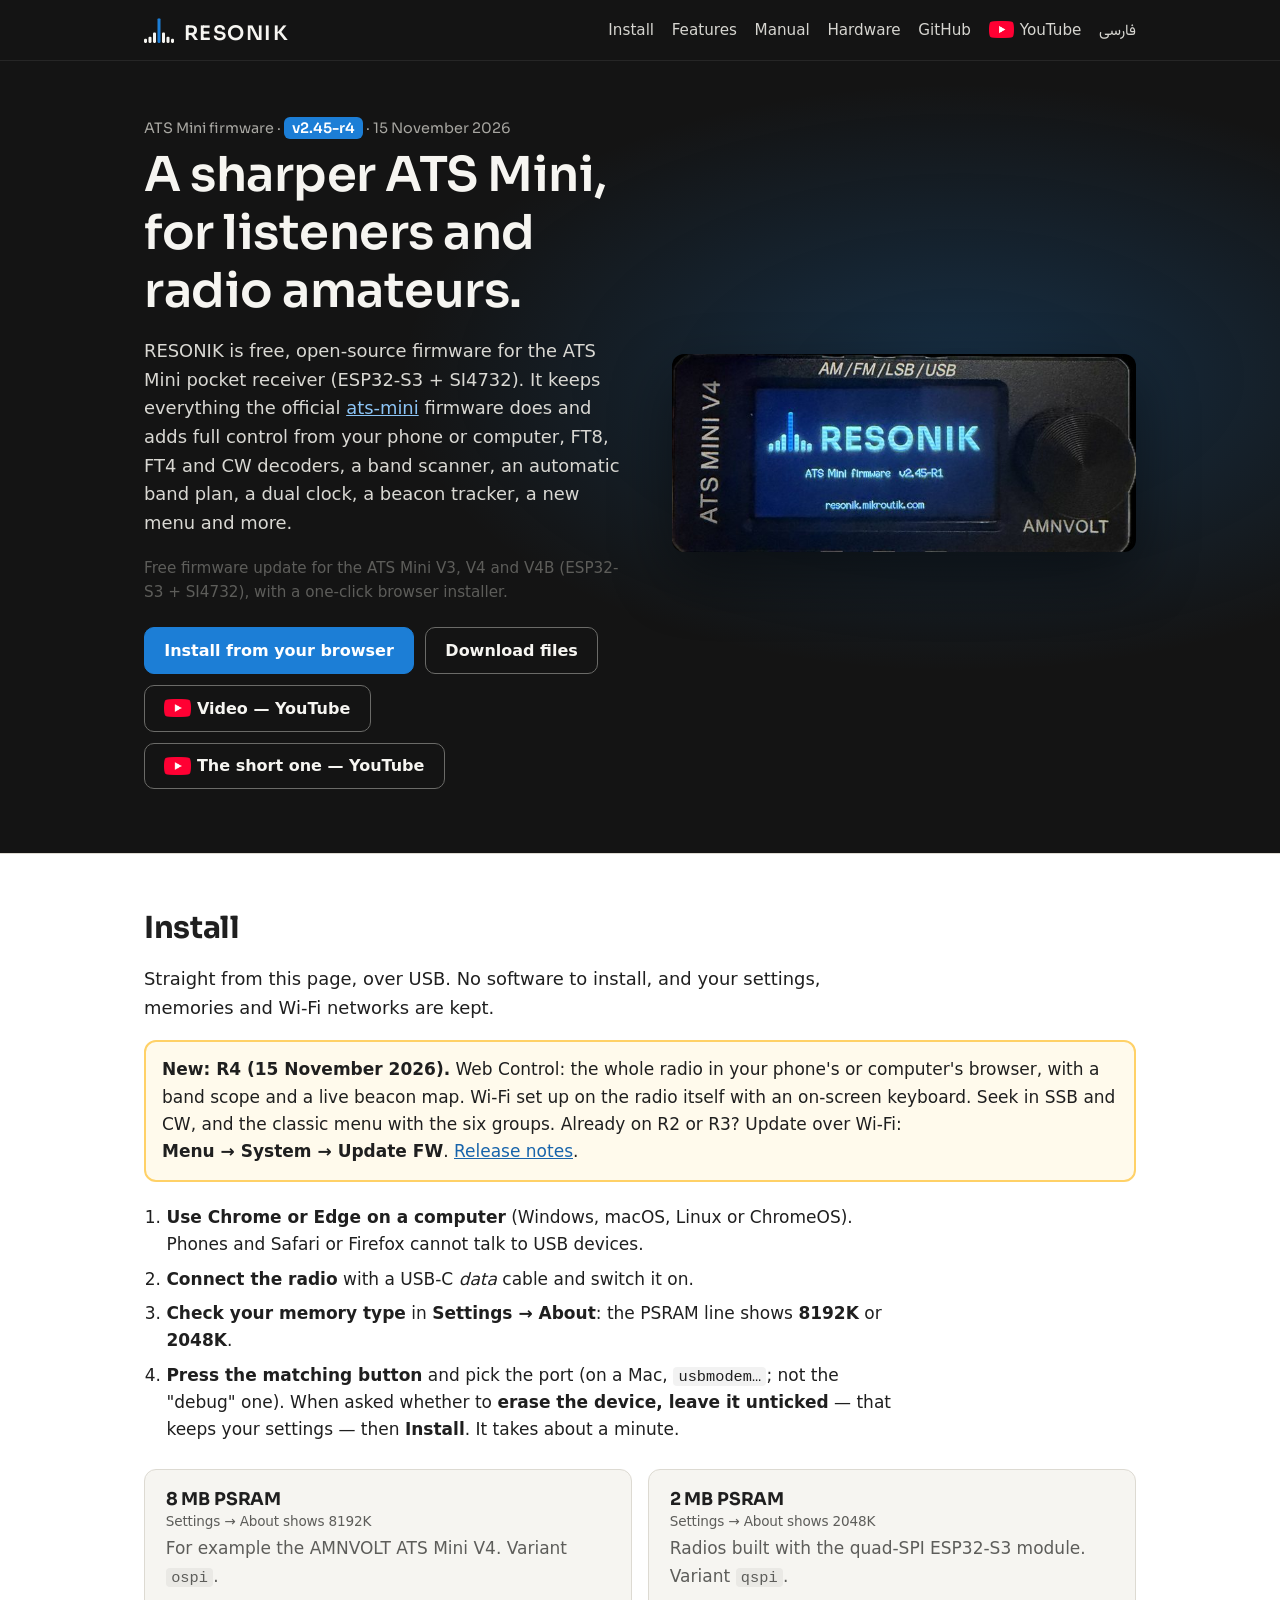
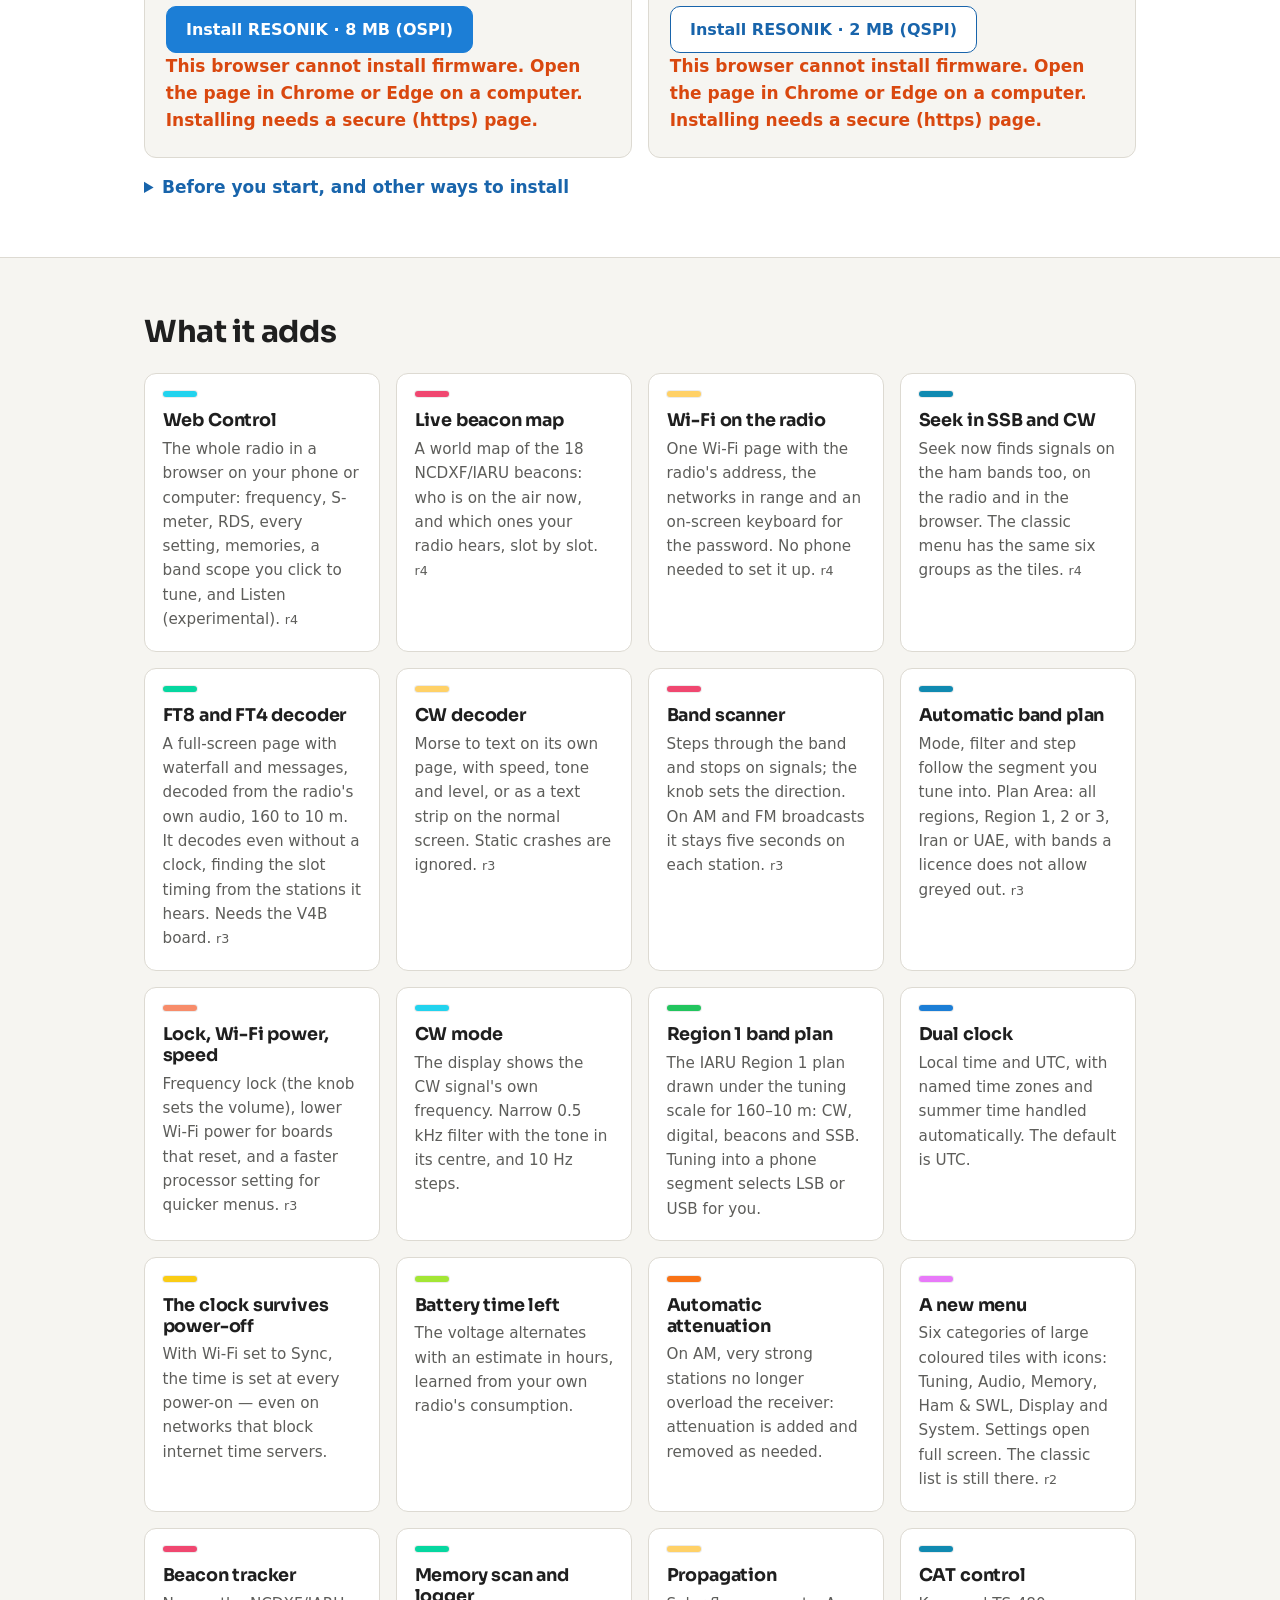
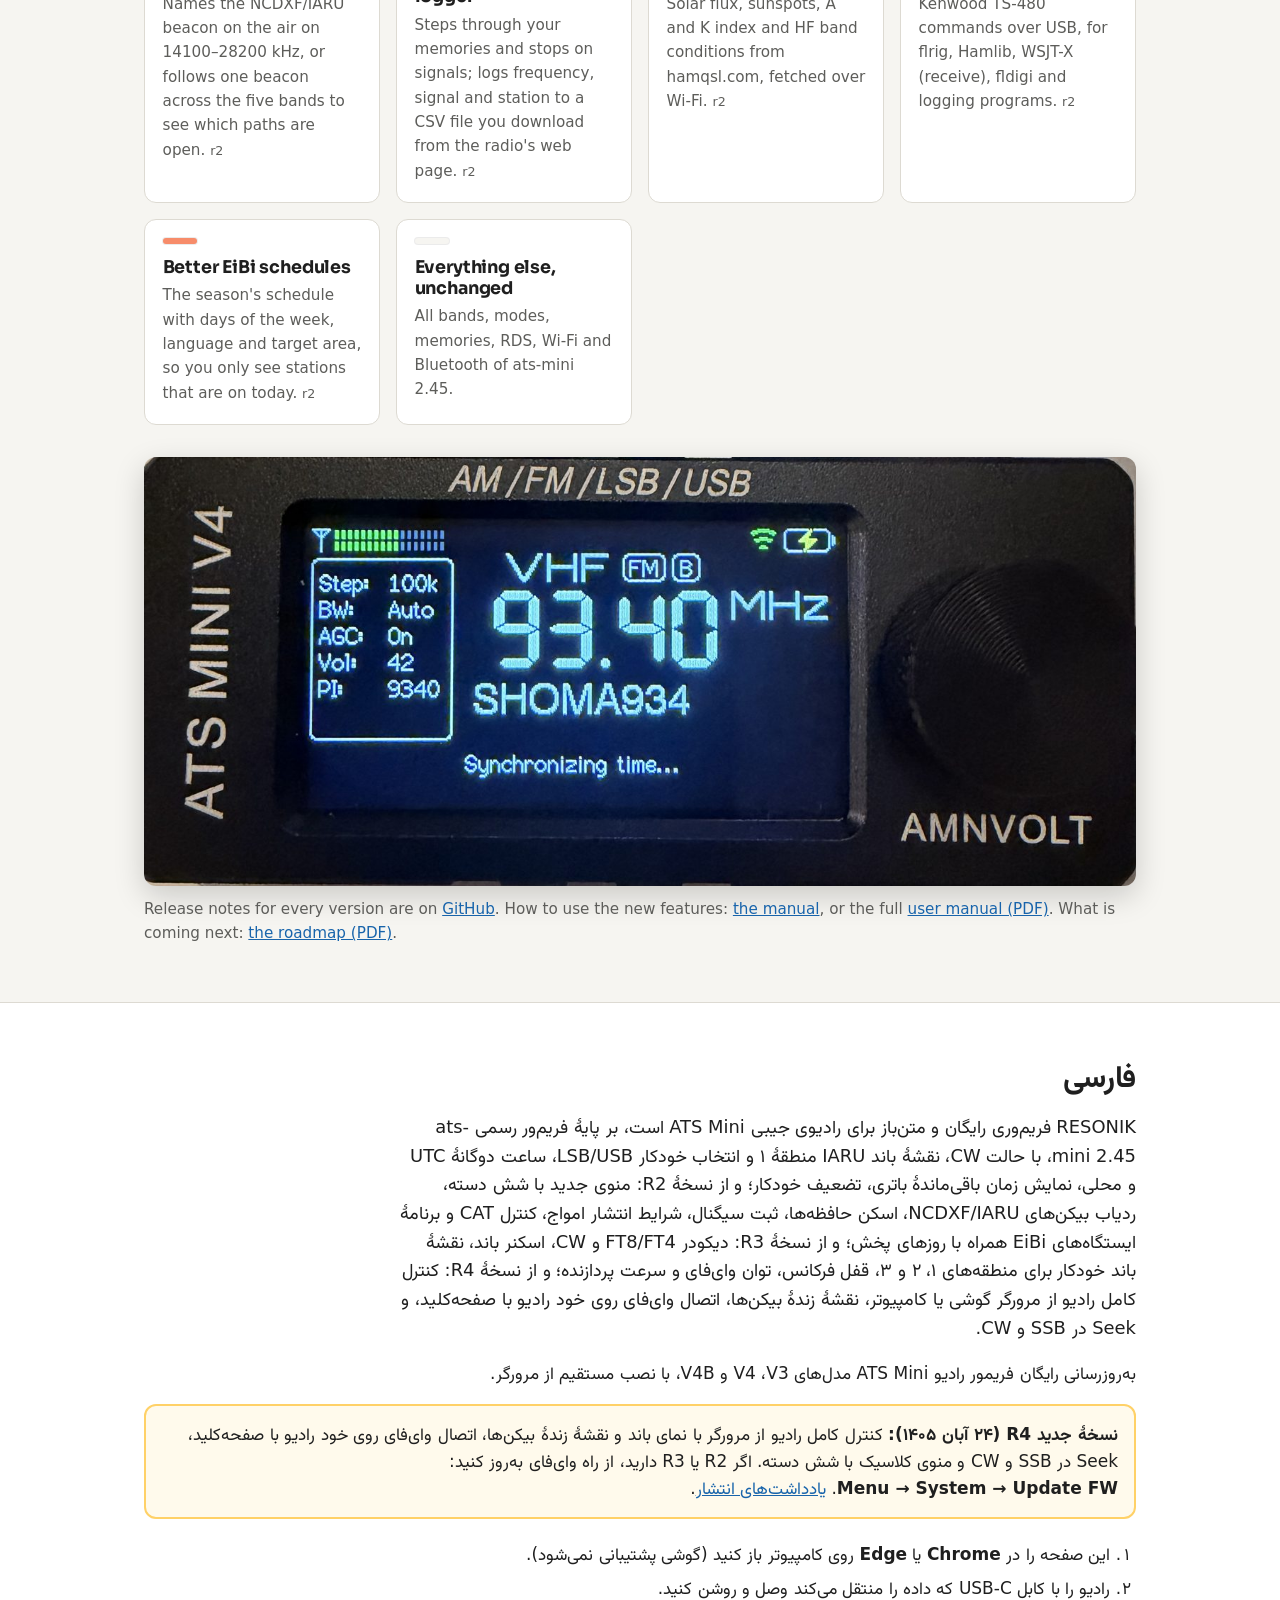
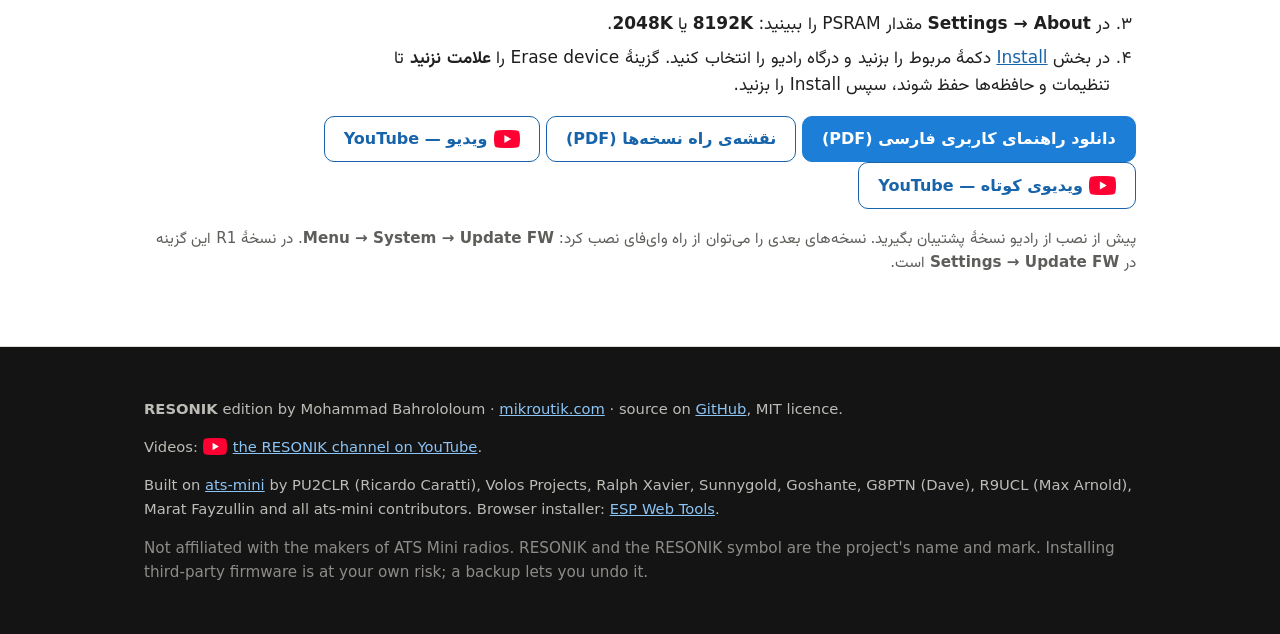
==== website/index.html @ ad9b5dc6 "Website: link the YouTube video and Short The R4 video (https://youtu.be/7ISozH1jNms) and Short (htt" ====
<!DOCTYPE html>
<html lang="en">
<head>
  <meta charset="utf-8">
  <meta name="viewport" content="width=device-width, initial-scale=1">
  <title>ATS Mini V4 Firmware for the SI4732 Radio · RESONIK</title>
  <meta name="description" content="Free, open-source ATS Mini firmware: CW mode, Region 1 band plan, beacon tracker, memory scan, logger, CAT control and a new menu. Install from your browser.">
  <meta property="og:title" content="ATS Mini V4 Firmware for the SI4732 Radio · RESONIK">
  <meta property="og:description" content="CW mode, Region 1 band plan, beacon tracker, memory scan, CAT control, a new tile menu and more for the ATS Mini pocket receiver. Install from your browser.">
  <meta property="og:type" content="website">
  <meta property="og:url" content="https://resonik.mikroutik.com/">
  <meta property="og:image" content="https://resonik.mikroutik.com/img/radio-front.jpg">
  <link rel="canonical" href="https://resonik.mikroutik.com/">
  <script type="application/ld+json">
  {
    "@context": "https://schema.org",
    "@type": "SoftwareApplication",
    "name": "RESONIK firmware for the ATS Mini",
    "url": "https://resonik.mikroutik.com/",
    "applicationCategory": "UtilitiesApplication",
    "operatingSystem": "ATS Mini receiver (ESP32-S3 + SI4732)",
    "softwareVersion": "v2.45-r4",
    "license": "https://opensource.org/licenses/MIT",
    "isAccessibleForFree": true,
    "offers": { "@type": "Offer", "price": "0", "priceCurrency": "USD" },
    "downloadUrl": "https://github.com/ep3mhb/resonik-ats-mini/releases/latest",
    "author": { "@type": "Person", "name": "Mohammad Bahrololoum", "url": "https://mikroutik.com/" },
    "inLanguage": ["en", "fa"]
  }
  </script>
  <meta name="theme-color" content="#141414">
  <link rel="icon" href="favicon.svg" type="image/svg+xml">
  <link rel="alternate icon" href="favicon.ico">
  <link rel="stylesheet" href="site.css">
  <script type="module" src="esp-web-tools/install-button.js"></script>
</head>
<body>
  <header class="bar">
    <div class="wrap bar-in">
      <a class="logo" href="./" aria-label="RESONIK home">
        <svg class="sym" viewBox="0 0 80 66" aria-hidden="true"><use href="#sym"/></svg>
        <span class="word">RESONIK</span>
      </a>
      <nav aria-label="Sections">
        <a href="#install">Install</a>
        <a href="#features">Features</a>
        <a href="manual/">Manual</a>
        <a href="hardware/">Hardware</a>
        <a href="https://github.com/ep3mhb/resonik-ats-mini" rel="noopener">GitHub</a>
        <a href="https://www.youtube.com/channel/UCoN1lx99kAzv9XInFAe05xQ" target="_blank" rel="noopener"><img class="yt" src="img/yt_icon_red_digital.png" width="29" height="20" alt="" aria-hidden="true">YouTube</a>
        <a href="#fa" lang="fa">فارسی</a>
      </nav>
    </div>
  </header>

  <main>
    <section class="hero">
      <div class="wrap hero-in">
        <div>
          <p class="kicker">ATS Mini firmware · <span class="badge">v2.45-r4</span> · 15 November 2026</p>
          <h1>A sharper ATS Mini, for listeners and radio amateurs.</h1>
          <p class="lead">RESONIK is free, open-source firmware for the ATS Mini pocket receiver (ESP32-S3 + SI4732). It keeps everything the official <a href="https://github.com/esp32-si4732/ats-mini" rel="noopener">ats-mini</a> firmware does and adds full control from your phone or computer, FT8, FT4 and CW decoders, a band scanner, an automatic band plan, a dual clock, a beacon tracker, a new menu and more.</p>
          <p class="hint">Free firmware update for the ATS Mini V3, V4 and V4B (ESP32-S3 + SI4732), with a one-click browser installer.</p>
          <div class="keys">
            <a class="btn primary" href="#install">Install from your browser</a>
            <a class="btn ghost" href="https://github.com/ep3mhb/resonik-ats-mini/releases/latest" rel="noopener">Download files</a>
            <a class="btn ghost" href="https://youtu.be/7ISozH1jNms" target="_blank" rel="noopener"><img class="yt" src="img/yt_icon_red_digital.png" width="29" height="20" alt="" aria-hidden="true">Video — YouTube</a>
            <a class="btn ghost" href="https://youtube.com/shorts/RJ3ycsdjRcE" target="_blank" rel="noopener"><img class="yt" src="img/yt_icon_red_digital.png" width="29" height="20" alt="" aria-hidden="true">The short one — YouTube</a>
          </div>
        </div>
        <figure class="shot">
          <img src="img/radio-front.jpg" srcset="img/radio-front-700.jpg 700w, img/radio-front.jpg 1280w" sizes="(max-width: 860px) 100vw, 520px" width="1280" height="545" alt="ATS Mini V4 showing the RESONIK boot screen: the seven-bar symbol, RESONIK, ATS Mini firmware v2.45-R1, resonik.mikroutik.com">
        </figure>
      </div>
    </section>

    <section id="install" class="band">
      <div class="wrap">
        <h2>Install</h2>
        <p class="lead">Straight from this page, over USB. No software to install, and your settings, memories and Wi-Fi networks are kept.</p>
        <div class="beta">
          <p><b>New: R4 (15 November 2026).</b> Web Control: the whole radio in your phone's or computer's browser, with a band scope and a live beacon map. Wi-Fi set up on the radio itself with an on-screen keyboard. Seek in SSB and CW, and the classic menu with the six groups. Already on R2 or R3? Update over Wi-Fi: <span class="ui">Menu → System → Update FW</span>. <a href="https://github.com/ep3mhb/resonik-ats-mini/releases/tag/v2.45-r4" rel="noopener">Release notes</a>.</p>
        </div>

        <ol class="steps">
          <li><b>Use Chrome or Edge on a computer</b> (Windows, macOS, Linux or ChromeOS). Phones and Safari or Firefox cannot talk to USB devices.</li>
          <li><b>Connect the radio</b> with a USB-C <em>data</em> cable and switch it on.</li>
          <li><b>Check your memory type</b> in <span class="ui">Settings → About</span>: the PSRAM line shows <b>8192K</b> or <b>2048K</b>.</li>
          <li><b>Press the matching button</b> and pick the port (on a Mac, <code>usbmodem…</code>; not the "debug" one). When asked whether to <b>erase the device, leave it unticked</b> — that keeps your settings — then <span class="ui">Install</span>. It takes about a minute.</li>
        </ol>

        <div class="installers">
          <div class="card">
            <h3>8 MB PSRAM <small>Settings → About shows 8192K</small></h3>
            <p>For example the AMNVOLT ATS Mini V4. Variant <code>ospi</code>.</p>
            <esp-web-install-button manifest="firmware/manifest-ospi.json">
              <button slot="activate" class="btn primary">Install RESONIK · 8 MB (OSPI)</button>
              <span slot="unsupported" class="warn">This browser cannot install firmware. Open the page in Chrome or Edge on a computer.</span>
              <span slot="not-allowed" class="warn">Installing needs a secure (https) page.</span>
            </esp-web-install-button>
          </div>
          <div class="card">
            <h3>2 MB PSRAM <small>Settings → About shows 2048K</small></h3>
            <p>Radios built with the quad-SPI ESP32-S3 module. Variant <code>qspi</code>.</p>
            <esp-web-install-button manifest="firmware/manifest-qspi.json">
              <button slot="activate" class="btn">Install RESONIK · 2 MB (QSPI)</button>
              <span slot="unsupported" class="warn">This browser cannot install firmware. Open the page in Chrome or Edge on a computer.</span>
              <span slot="not-allowed" class="warn">Installing needs a secure (https) page.</span>
            </esp-web-install-button>
          </div>
        </div>
        <p class="stats" id="stats" hidden>Installed from this page <b id="st-web">0</b> times<span id="st-gh-part"> · downloaded from GitHub <b id="st-gh">0</b> times</span></p>

        <details class="more">
          <summary>Before you start, and other ways to install</summary>
          <ul>
            <li><b>Back up first.</b> A full copy of the radio's flash lets you return to exactly what you have now. See the upstream <a href="https://esp32-si4732.github.io/ats-mini/recovery.html" rel="noopener">backup and recovery guide</a>.</li>
            <li><b>The port does not appear?</b> Try another cable (many are charge-only) or another USB port, and close any other program using the radio.</li>
            <li><b>Already on RESONIK?</b> Later versions install over Wi-Fi: <span class="ui">Menu → System → Update FW</span> (on r1: <span class="ui">Settings → Update FW</span>).</li>
            <li><b>By hand with esptool-js or esptool:</b> download <code>resonik-ats-mini-v2.45-r4-ospi.zip</code> (or <code>-qspi</code>) from <a href="https://github.com/ep3mhb/resonik-ats-mini/releases/latest" rel="noopener">GitHub</a> and flash <code>ats-mini.ino.bootloader.bin</code> at <code>0x0</code>, <code>ats-mini.ino.partitions.bin</code> at <code>0x8000</code>, <code>boot_app0.bin</code> at <code>0xe000</code> and <code>ats-mini.ino.bin</code> at <code>0x10000</code>.</li>
            <li><b>Going back</b> to the official firmware is the same procedure with the official files.</li>
          </ul>
        </details>
      </div>
    </section>

    <section id="features">
      <div class="wrap">
        <h2>What it adds</h2>
        <div class="grid">
          <article class="feat"><i style="--c:#22d3ee"></i><h3>Web Control</h3><p>The whole radio in a browser on your phone or computer: frequency, S-meter, RDS, every setting, memories, a band scope you click to tune, and Listen (experimental). <small>r4</small></p></article>
          <article class="feat"><i style="--c:#F04770"></i><h3>Live beacon map</h3><p>A world map of the 18 NCDXF/IARU beacons: who is on the air now, and which ones your radio hears, slot by slot. <small>r4</small></p></article>
          <article class="feat"><i style="--c:#FFD167"></i><h3>Wi-Fi on the radio</h3><p>One Wi-Fi page with the radio's address, the networks in range and an on-screen keyboard for the password. No phone needed to set it up. <small>r4</small></p></article>
          <article class="feat"><i style="--c:#108AB1"></i><h3>Seek in SSB and CW</h3><p>Seek now finds signals on the ham bands too, on the radio and in the browser. The classic menu has the same six groups as the tiles. <small>r4</small></p></article>
          <article class="feat"><i style="--c:#06D7A0"></i><h3>FT8 and FT4 decoder</h3><p>A full-screen page with waterfall and messages, decoded from the radio's own audio, 160 to 10 m. It decodes even without a clock, finding the slot timing from the stations it hears. Needs the V4B board. <small>r3</small></p></article>
          <article class="feat"><i style="--c:#FFD167"></i><h3>CW decoder</h3><p>Morse to text on its own page, with speed, tone and level, or as a text strip on the normal screen. Static crashes are ignored. <small>r3</small></p></article>
          <article class="feat"><i style="--c:#F04770"></i><h3>Band scanner</h3><p>Steps through the band and stops on signals; the knob sets the direction. On AM and FM broadcasts it stays five seconds on each station. <small>r3</small></p></article>
          <article class="feat"><i style="--c:#108AB1"></i><h3>Automatic band plan</h3><p>Mode, filter and step follow the segment you tune into. Plan Area: all regions, Region 1, 2 or 3, Iran or UAE, with bands a licence does not allow greyed out. <small>r3</small></p></article>
          <article class="feat"><i style="--c:#F78C6A"></i><h3>Lock, Wi-Fi power, speed</h3><p>Frequency lock (the knob sets the volume), lower Wi-Fi power for boards that reset, and a faster processor setting for quicker menus. <small>r3</small></p></article>
          <article class="feat"><i style="--c:#22d3ee"></i><h3>CW mode</h3><p>The display shows the CW signal's own frequency. Narrow 0.5 kHz filter with the tone in its centre, and 10 Hz steps.</p></article>
          <article class="feat"><i style="--c:#22c55e"></i><h3>Region 1 band plan</h3><p>The IARU Region 1 plan drawn under the tuning scale for 160–10 m: CW, digital, beacons and SSB. Tuning into a phone segment selects LSB or USB for you.</p></article>
          <article class="feat"><i style="--c:#1C7ED6"></i><h3>Dual clock</h3><p>Local time and UTC, with named time zones and summer time handled automatically. The default is UTC.</p></article>
          <article class="feat"><i style="--c:#facc15"></i><h3>The clock survives power-off</h3><p>With Wi-Fi set to Sync, the time is set at every power-on — even on networks that block internet time servers.</p></article>
          <article class="feat"><i style="--c:#a3e635"></i><h3>Battery time left</h3><p>The voltage alternates with an estimate in hours, learned from your own radio's consumption.</p></article>
          <article class="feat"><i style="--c:#f97316"></i><h3>Automatic attenuation</h3><p>On AM, very strong stations no longer overload the receiver: attenuation is added and removed as needed.</p></article>
          <article class="feat"><i style="--c:#e879f9"></i><h3>A new menu</h3><p>Six categories of large coloured tiles with icons: Tuning, Audio, Memory, Ham &amp; SWL, Display and System. Settings open full screen. The classic list is still there. <small>r2</small></p></article>
          <article class="feat"><i style="--c:#F04770"></i><h3>Beacon tracker</h3><p>Names the NCDXF/IARU beacon on the air on 14100–28200 kHz, or follows one beacon across the five bands to see which paths are open. <small>r2</small></p></article>
          <article class="feat"><i style="--c:#06D7A0"></i><h3>Memory scan and logger</h3><p>Steps through your memories and stops on signals; logs frequency, signal and station to a CSV file you download from the radio's web page. <small>r2</small></p></article>
          <article class="feat"><i style="--c:#FFD167"></i><h3>Propagation</h3><p>Solar flux, sunspots, A and K index and HF band conditions from hamqsl.com, fetched over Wi-Fi. <small>r2</small></p></article>
          <article class="feat"><i style="--c:#108AB1"></i><h3>CAT control</h3><p>Kenwood TS-480 commands over USB, for flrig, Hamlib, WSJT-X (receive), fldigi and logging programs. <small>r2</small></p></article>
          <article class="feat"><i style="--c:#F78C6A"></i><h3>Better EiBi schedules</h3><p>The season's schedule with days of the week, language and target area, so you only see stations that are on today. <small>r2</small></p></article>
          <article class="feat"><i style="--c:#F6F5F1"></i><h3>Everything else, unchanged</h3><p>All bands, modes, memories, RDS, Wi-Fi and Bluetooth of ats-mini 2.45.</p></article>
        </div>
        <figure class="shot wide">
          <img src="img/radio-main.jpg" srcset="img/radio-main-700.jpg 700w, img/radio-main.jpg 1400w" sizes="(max-width: 1000px) 100vw, 960px" width="1400" height="605" loading="lazy" alt="ATS Mini receiving FM at 93.40 MHz with the info box showing step, bandwidth, AGC and volume">
          <figcaption>Release notes for every version are on <a href="https://github.com/ep3mhb/resonik-ats-mini/releases" rel="noopener">GitHub</a>. How to use the new features: <a href="manual/">the manual</a>, or the full <a href="manual/resonik-manual-en.pdf">user manual (PDF)</a>. What is coming next: <a href="resonik-roadmap.pdf">the roadmap (PDF)</a>.</figcaption>
        </figure>
      </div>
    </section>

    <section id="fa" class="band fa" lang="fa" dir="rtl">
      <div class="wrap">
        <h2>فارسی</h2>
        <p class="lead">RESONIK فریم‌وری رایگان و متن‌باز برای رادیوی جیبی <bdi>ATS Mini</bdi> است، بر پایهٔ فریم‌ور رسمی <bdi>ats-mini 2.45</bdi>، با حالت <bdi>CW</bdi>، نقشهٔ باند <bdi>IARU</bdi> منطقهٔ ۱ و انتخاب خودکار <bdi>LSB/USB</bdi>، ساعت دوگانهٔ <bdi>UTC</bdi> و محلی، نمایش زمان باقی‌ماندهٔ باتری، تضعیف خودکار؛ و از نسخهٔ <bdi>R2</bdi>: منوی جدید با شش دسته، ردیاب بیکن‌های <bdi>NCDXF/IARU</bdi>، اسکن حافظه‌ها، ثبت سیگنال، شرایط انتشار امواج، کنترل <bdi>CAT</bdi> و برنامهٔ ایستگاه‌های <bdi>EiBi</bdi> همراه با روزهای پخش؛ و از نسخهٔ <bdi>R3</bdi>: دیکودر <bdi>FT8/FT4</bdi> و <bdi>CW</bdi>، اسکنر باند، نقشهٔ باند خودکار برای منطقه‌های ۱، ۲ و ۳، قفل فرکانس، توان وای‌فای و سرعت پردازنده؛ و از نسخهٔ <bdi>R4</bdi>: کنترل کامل رادیو از مرورگر گوشی یا کامپیوتر، نقشهٔ زندهٔ بیکن‌ها، اتصال وای‌فای روی خود رادیو با صفحه‌کلید، و <bdi>Seek</bdi> در <bdi>SSB</bdi> و <bdi>CW</bdi>.</p>
        <p>به‌روزرسانی رایگان فریمور رادیو <bdi>ATS Mini</bdi> مدل‌های <bdi>V3</bdi>، <bdi>V4</bdi> و <bdi>V4B</bdi>، با نصب مستقیم از مرورگر.</p>
        <div class="beta"><p><b>نسخهٔ جدید <bdi>R4</bdi> (۲۴ آبان ۱۴۰۵):</b> کنترل کامل رادیو از مرورگر با نمای باند و نقشهٔ زندهٔ بیکن‌ها، اتصال وای‌فای روی خود رادیو با صفحه‌کلید، <bdi>Seek</bdi> در <bdi>SSB</bdi> و <bdi>CW</bdi> و منوی کلاسیک با شش دسته. اگر <bdi>R2</bdi> یا <bdi>R3</bdi> دارید، از راه وای‌فای به‌روز کنید: <bdi class="ui">Menu → System → Update FW</bdi>. <a href="https://github.com/ep3mhb/resonik-ats-mini/releases/tag/v2.45-r4" rel="noopener">یادداشت‌های انتشار</a>.</p></div>
        <ol class="steps">
          <li>این صفحه را در <b>Chrome</b> یا <b>Edge</b> روی کامپیوتر باز کنید (گوشی پشتیبانی نمی‌شود).</li>
          <li>رادیو را با کابل <bdi>USB-C</bdi> که داده را منتقل می‌کند وصل و روشن کنید.</li>
          <li>در <bdi class="ui">Settings → About</bdi> مقدار <bdi>PSRAM</bdi> را ببینید: <b><bdi>8192K</bdi></b> یا <b><bdi>2048K</bdi></b>.</li>
          <li>در بخش <a href="#install">Install</a> دکمهٔ مربوط را بزنید و درگاه رادیو را انتخاب کنید. گزینهٔ <bdi>Erase device</bdi> را <b>علامت نزنید</b> تا تنظیمات و حافظه‌ها حفظ شوند، سپس <bdi>Install</bdi> را بزنید.</li>
        </ol>
        <p><a class="btn primary" href="manual/resonik-manual-fa.pdf">دانلود راهنمای کاربری فارسی <bdi>(PDF)</bdi></a> <a class="btn" href="resonik-roadmap-fa.pdf">نقشه‌ی راه نسخه‌ها <bdi>(PDF)</bdi></a> <a class="btn" href="https://youtu.be/7ISozH1jNms" target="_blank" rel="noopener"><img class="yt" src="img/yt_icon_red_digital.png" width="29" height="20" alt="" aria-hidden="true">ویدیو — <bdi>YouTube</bdi></a> <a class="btn" href="https://youtube.com/shorts/RJ3ycsdjRcE" target="_blank" rel="noopener"><img class="yt" src="img/yt_icon_red_digital.png" width="29" height="20" alt="" aria-hidden="true">ویدیوی کوتاه — <bdi>YouTube</bdi></a></p>
        <p class="hint">پیش از نصب از رادیو نسخهٔ پشتیبان بگیرید. نسخه‌های بعدی را می‌توان از راه وای‌فای نصب کرد: <bdi class="ui">Menu → System → Update FW</bdi>. در نسخهٔ <bdi>R1</bdi> این گزینه در <bdi class="ui">Settings → Update FW</bdi> است.</p>
      </div>
    </section>
  </main>

  <footer>
    <div class="wrap">
      <p><b>RESONIK</b> edition by Mohammad Bahrololoum · <a href="https://mikroutik.com/">mikroutik.com</a> · source on <a href="https://github.com/ep3mhb/resonik-ats-mini" rel="noopener">GitHub</a>, MIT licence.</p>
      <p>Videos: <a href="https://www.youtube.com/channel/UCoN1lx99kAzv9XInFAe05xQ" target="_blank" rel="noopener"><img class="yt" src="img/yt_icon_red_digital.png" width="29" height="20" alt="" aria-hidden="true">the RESONIK channel on YouTube</a>.</p>
      <p>Built on <a href="https://github.com/esp32-si4732/ats-mini" rel="noopener">ats-mini</a> by PU2CLR (Ricardo Caratti), Volos Projects, Ralph Xavier, Sunnygold, Goshante, G8PTN (Dave), R9UCL (Max Arnold), Marat Fayzullin and all ats-mini contributors. Browser installer: <a href="https://esphome.github.io/esp-web-tools/" rel="noopener">ESP Web Tools</a>.</p>
      <p class="hint">Not affiliated with the makers of ATS Mini radios. RESONIK and the RESONIK symbol are the project's name and mark. Installing third-party firmware is at your own risk; a backup lets you undo it.</p>
    </div>
  </footer>

  <svg width="0" height="0" style="position:absolute" aria-hidden="true">
    <symbol id="sym" viewBox="0 0 80 66">
      <rect x="0" y="55" width="8" height="11" rx="3" fill="currentColor"/>
      <rect x="12" y="49.5" width="8" height="16.5" rx="3" fill="currentColor"/>
      <rect x="24" y="38.5" width="8" height="27.5" rx="3" fill="currentColor"/>
      <rect x="36" y="0" width="8" height="66" rx="3" fill="#1C7ED6"/>
      <rect x="48" y="38.5" width="8" height="27.5" rx="3" fill="currentColor"/>
      <rect x="60" y="49.5" width="8" height="16.5" rx="3" fill="currentColor"/>
      <rect x="72" y="55" width="8" height="11" rx="3" fill="currentColor"/>
    </symbol>
  </svg>
  <script>
    fetch("/api/stats").then(r => r.ok ? r.json() : Promise.reject())
      .then(d => {
        const f = n => Number(n).toLocaleString("en");
        document.getElementById("st-web").textContent = f(d.web.total);
        // GitHub numbers unavailable: leave that part out rather than show 0
        if (d.github.total == null) document.getElementById("st-gh-part").hidden = true;
        else document.getElementById("st-gh").textContent = f(d.github.total);
        document.getElementById("stats").hidden = false;
      }).catch(() => {});
  </script>
</body>
</html>
---- website/site.css ----
/* RESONIK site — brand colours from the RESONIK identity guidelines */
@font-face { font-family: "Sora"; src: url("fonts/sora.woff2") format("woff2"); font-weight: 100 800; font-display: swap; }
@font-face { font-family: "Vazirmatn"; src: url("fonts/vazirmatn.woff2") format("woff2"); font-weight: 100 900; font-display: swap; unicode-range: U+0600-06FF, U+200C-200D, U+FB50-FDFF, U+FE70-FEFF; }

:root {
  --black: #141414; --paper: #F6F5F1; --blue: #1C7ED6; --deep: #1864AB;
  --graphite: #555555; --line: #DDDAD2; --orange: #D9480F;
  --text: #1f1f1f; --muted: #5d5d5a; --card: #ffffff;
  --radius: 12px;
  --sans: system-ui, -apple-system, "Segoe UI", Roboto, "Helvetica Neue", Arial, sans-serif;
  --mono: ui-monospace, "SF Mono", Menlo, Consolas, monospace;
  color-scheme: light;
}
* { box-sizing: border-box; }
html { scroll-behavior: smooth; }
body { margin: 0; background: var(--paper); color: var(--text); font: 17px/1.6 var(--sans); -webkit-text-size-adjust: 100%; }
a { color: var(--deep); }
code { font-family: var(--mono); font-size: .9em; background: rgba(0,0,0,.05); padding: .05em .35em; border-radius: 4px; }
.ui { font-weight: 600; white-space: nowrap; }
.wrap { max-width: 64rem; margin: 0 auto; padding: 0 1rem; }
h1, h2, h3 { font-family: "Sora", var(--sans); line-height: 1.2; letter-spacing: -.01em; }
h2 { font-size: 1.9rem; margin: 0 0 .5rem; }
h3 { font-size: 1.1rem; margin: 0 0 .35rem; }
section { padding: 3.5rem 0; }
.lead { font-size: 1.12rem; max-width: 46rem; }
.hint { color: var(--muted); font-size: .95rem; }

/* Header */
.bar { background: var(--black); color: var(--paper); position: sticky; top: 0; z-index: 5; border-bottom: 1px solid #262626; }
.bar-in { display: flex; align-items: center; justify-content: space-between; gap: 1rem; min-height: 60px; flex-wrap: wrap; }
.logo { display: flex; align-items: flex-end; gap: .6rem; color: var(--paper); text-decoration: none; }
.logo .sym { width: 30px; height: 25px; color: var(--paper); }
.word { font-family: "Sora", var(--sans); font-weight: 600; letter-spacing: .075em; font-size: 1.25rem; line-height: .9; }
nav { display: flex; gap: .2rem 1.1rem; flex-wrap: wrap; }
nav a { color: #d6d5d0; text-decoration: none; font-size: .95rem; }
nav a:hover { color: #fff; }
nav a[lang="fa"] { font-family: "Vazirmatn", var(--sans); }

/* Hero */
.hero { background: radial-gradient(800px 420px at 75% 40%, rgba(28,126,214,.25), transparent 70%), var(--black); color: var(--paper); padding: 3.5rem 0 4rem; }
.hero-in { display: grid; grid-template-columns: 1.05fr 1fr; gap: 2.5rem; align-items: center; }
.hero h1 { font-size: clamp(2rem, 4.3vw, 3rem); margin: .4rem 0 1rem; font-weight: 600; }
.hero .lead { color: #d9d8d3; }
.hero a { color: #8cc4f5; }
.kicker { font-family: "Sora", var(--sans); color: #a8a7a2; font-size: .9rem; margin: 0; }
.badge { background: var(--blue); color: #fff; border-radius: 6px; padding: .1rem .5rem; font-weight: 600; }
.shot { margin: 0; }
.shot img { width: 100%; height: auto; display: block; border-radius: var(--radius); box-shadow: 0 24px 60px rgba(0,0,0,.45); }
.shot.wide { margin-top: 2rem; }
.shot.wide img { box-shadow: 0 10px 30px rgba(0,0,0,.18); }
.shot figcaption { color: var(--muted); font-size: .95rem; margin-top: .7rem; }

/* Buttons */
.keys { display: flex; gap: .7rem; flex-wrap: wrap; margin-top: 1.4rem; }
.btn { display: inline-block; font: 600 1rem/1.2 var(--sans); padding: .8rem 1.2rem; border-radius: 10px; border: 1.5px solid var(--deep); color: var(--deep); background: #fff; text-decoration: none; cursor: pointer; }
.btn:hover { background: #eef5fc; }
.btn.primary { background: var(--blue); border-color: var(--blue); color: #fff; }
.btn.primary:hover { background: var(--deep); border-color: var(--deep); }
.btn.ghost { background: transparent; color: var(--paper); border-color: #6b6b68; }
.btn.ghost:hover { border-color: var(--paper); background: rgba(255,255,255,.06); }

/* Install */
.band { background: #fff; border-top: 1px solid var(--line); border-bottom: 1px solid var(--line); }
.steps { padding-left: 1.4rem; max-width: 48rem; }
.steps li { margin: .45rem 0; }
.installers { display: grid; grid-template-columns: 1fr 1fr; gap: 1rem; margin: 1.6rem 0 1rem; }
.card { background: var(--paper); border: 1px solid var(--line); border-radius: var(--radius); padding: 1.2rem 1.3rem 1.4rem; }
.card h3 small { display: block; font-family: var(--sans); font-weight: 500; color: var(--muted); font-size: .85rem; margin-top: .2rem; }
.card p { margin: .3rem 0 1rem; color: var(--muted); }
.warn { display: block; color: var(--orange); font-weight: 600; }
.more { margin-top: 1rem; max-width: 50rem; }
.more summary { cursor: pointer; font-weight: 600; color: var(--deep); }
.more li { margin: .4rem 0; }

/* Features */
.grid { display: grid; grid-template-columns: repeat(4, 1fr); gap: 1rem; margin-top: 1.4rem; }
.feat { background: var(--card); border: 1px solid var(--line); border-radius: var(--radius); padding: 1.1rem 1.1rem 1.2rem; }
.feat i { display: block; width: 34px; height: 6px; border-radius: 3px; background: var(--c); margin-bottom: .8rem; box-shadow: 0 0 0 1px rgba(0,0,0,.08); }
.feat p { margin: 0; color: var(--muted); font-size: .95rem; }

/* Persian */
.fa { font-family: "Vazirmatn", var(--sans); }
.fa h2 { font-family: "Vazirmatn", var(--sans); }
.fa .steps { padding-left: 0; padding-right: 1.6rem; list-style: persian; }
.fa bdi { font-family: var(--sans); }

footer { background: var(--black); color: #bdbcb7; padding: 2.2rem 0; font-size: .92rem; }
footer a { color: #8cc4f5; }
footer .hint { color: #8d8c88; }

@media (max-width: 860px) {
  .hero-in, .installers { grid-template-columns: 1fr; }
  .grid { grid-template-columns: 1fr 1fr; }
}
@media (max-width: 520px) {
  .grid { grid-template-columns: 1fr; }
  section { padding: 2.5rem 0; }
  nav { gap: .2rem .8rem; }
}

.stats { margin: 0.8rem 0 0; font-size: 0.95rem; color: var(--muted); }
.stats b { color: var(--text); }

.beta { border: 2px solid #FFD167; background: rgba(255,209,103,.12); border-radius: 12px; padding: .2rem 1rem; margin: 1rem 0 1.4rem; }
.beta p { margin: .7rem 0; }

img.yt { height: 1.15em; width: auto; vertical-align: -0.22em; margin-inline-end: .4em; }
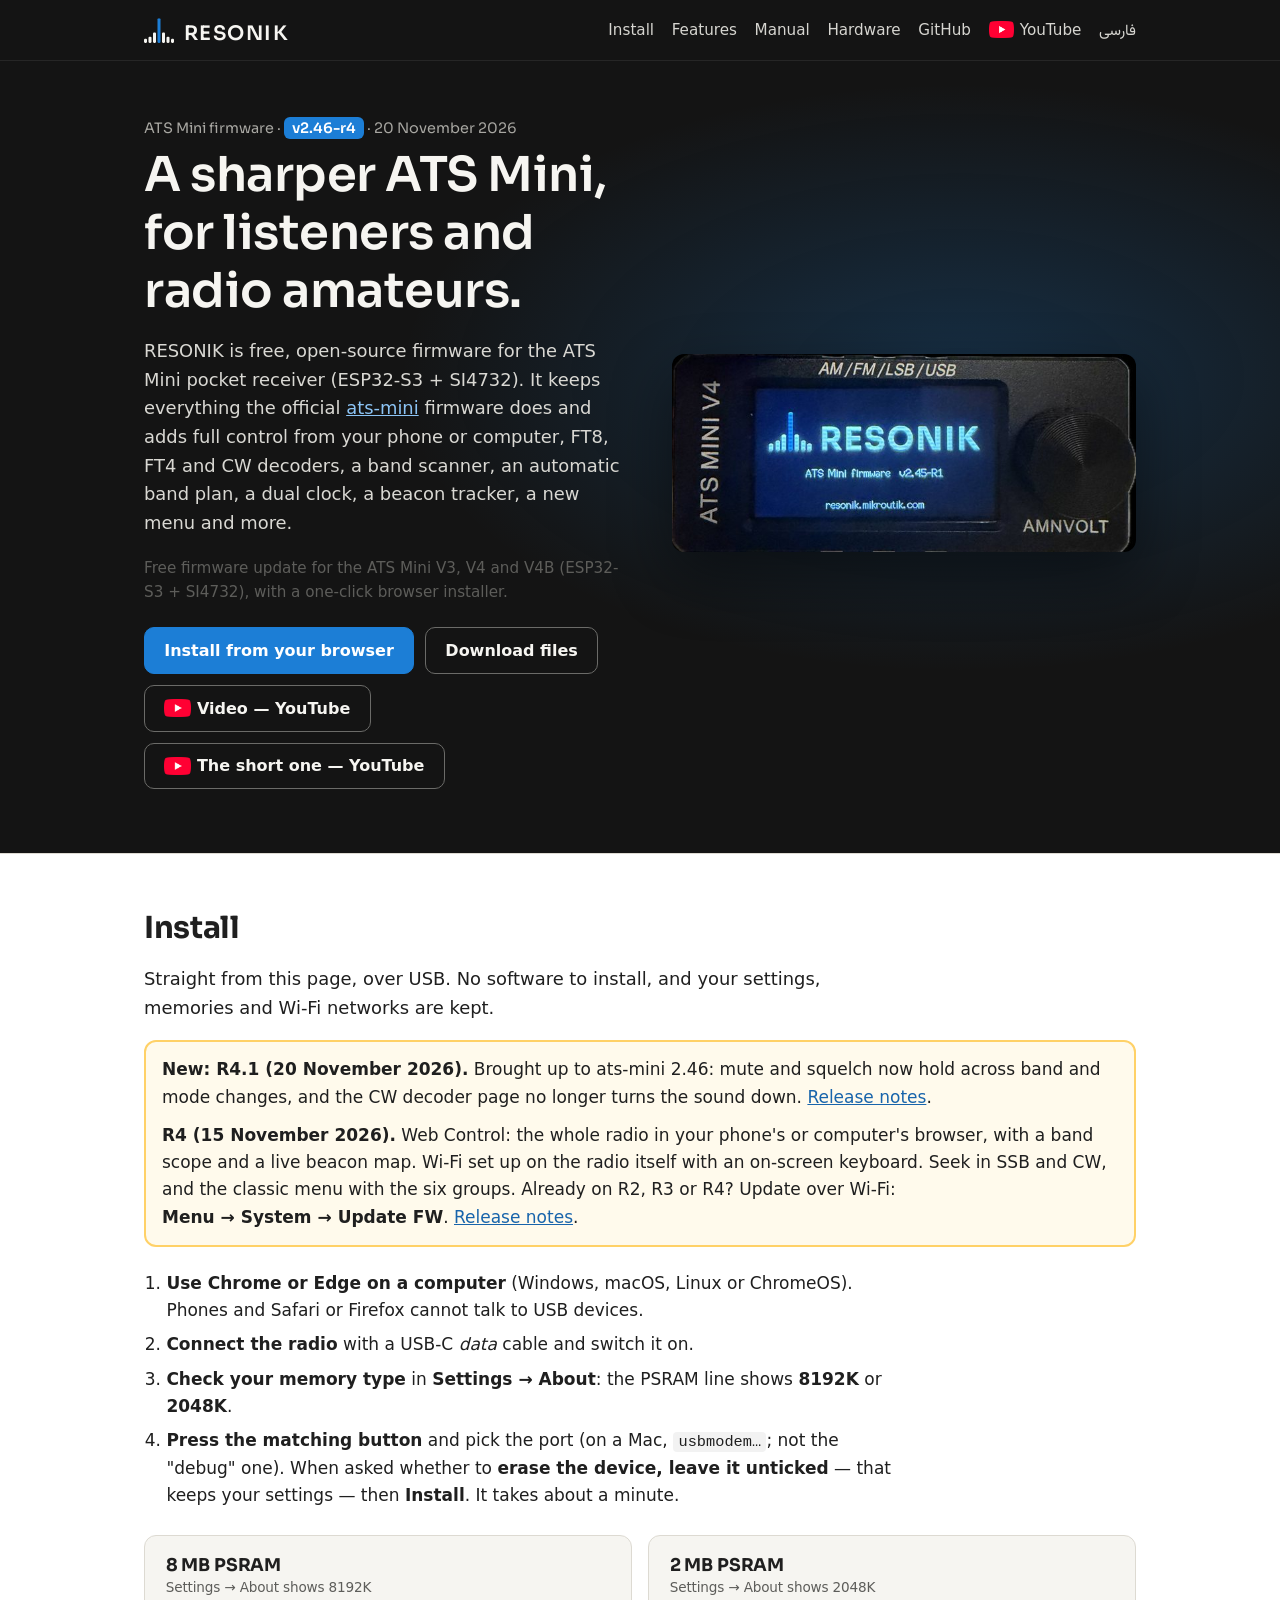
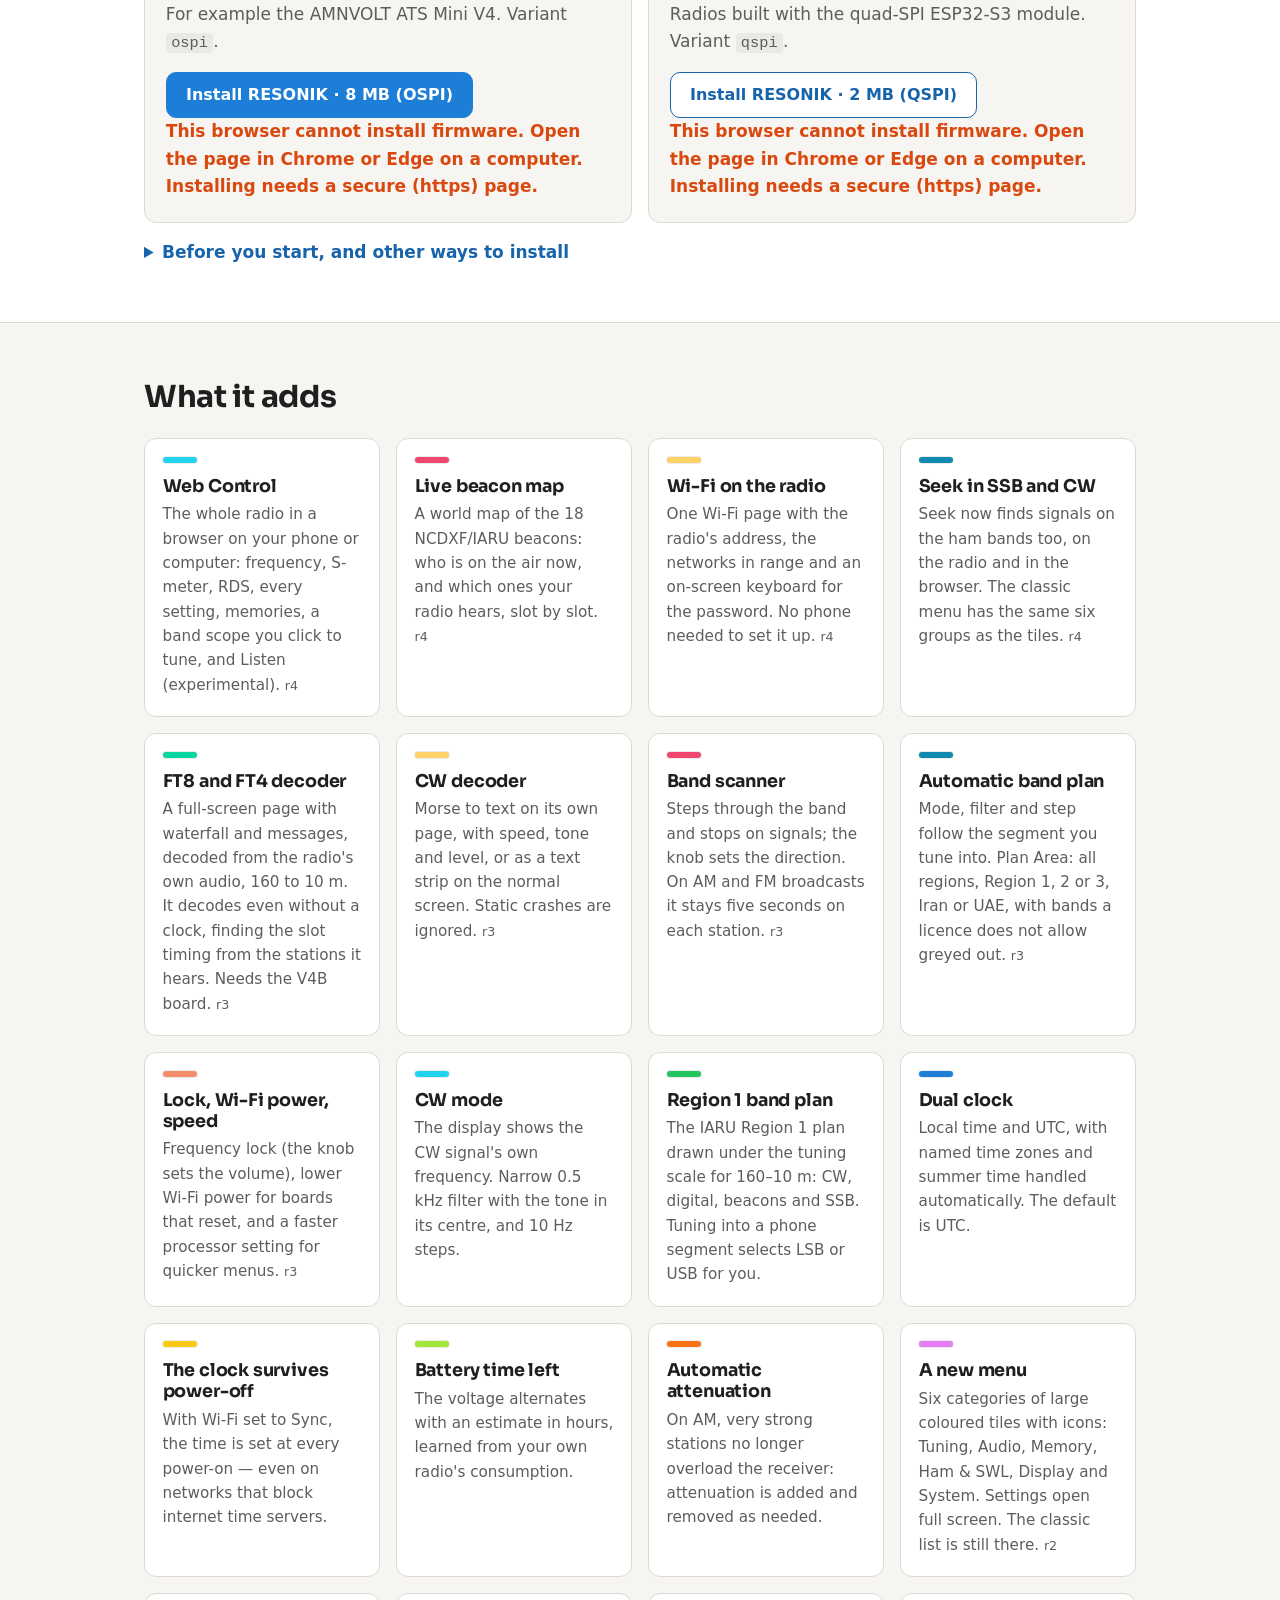
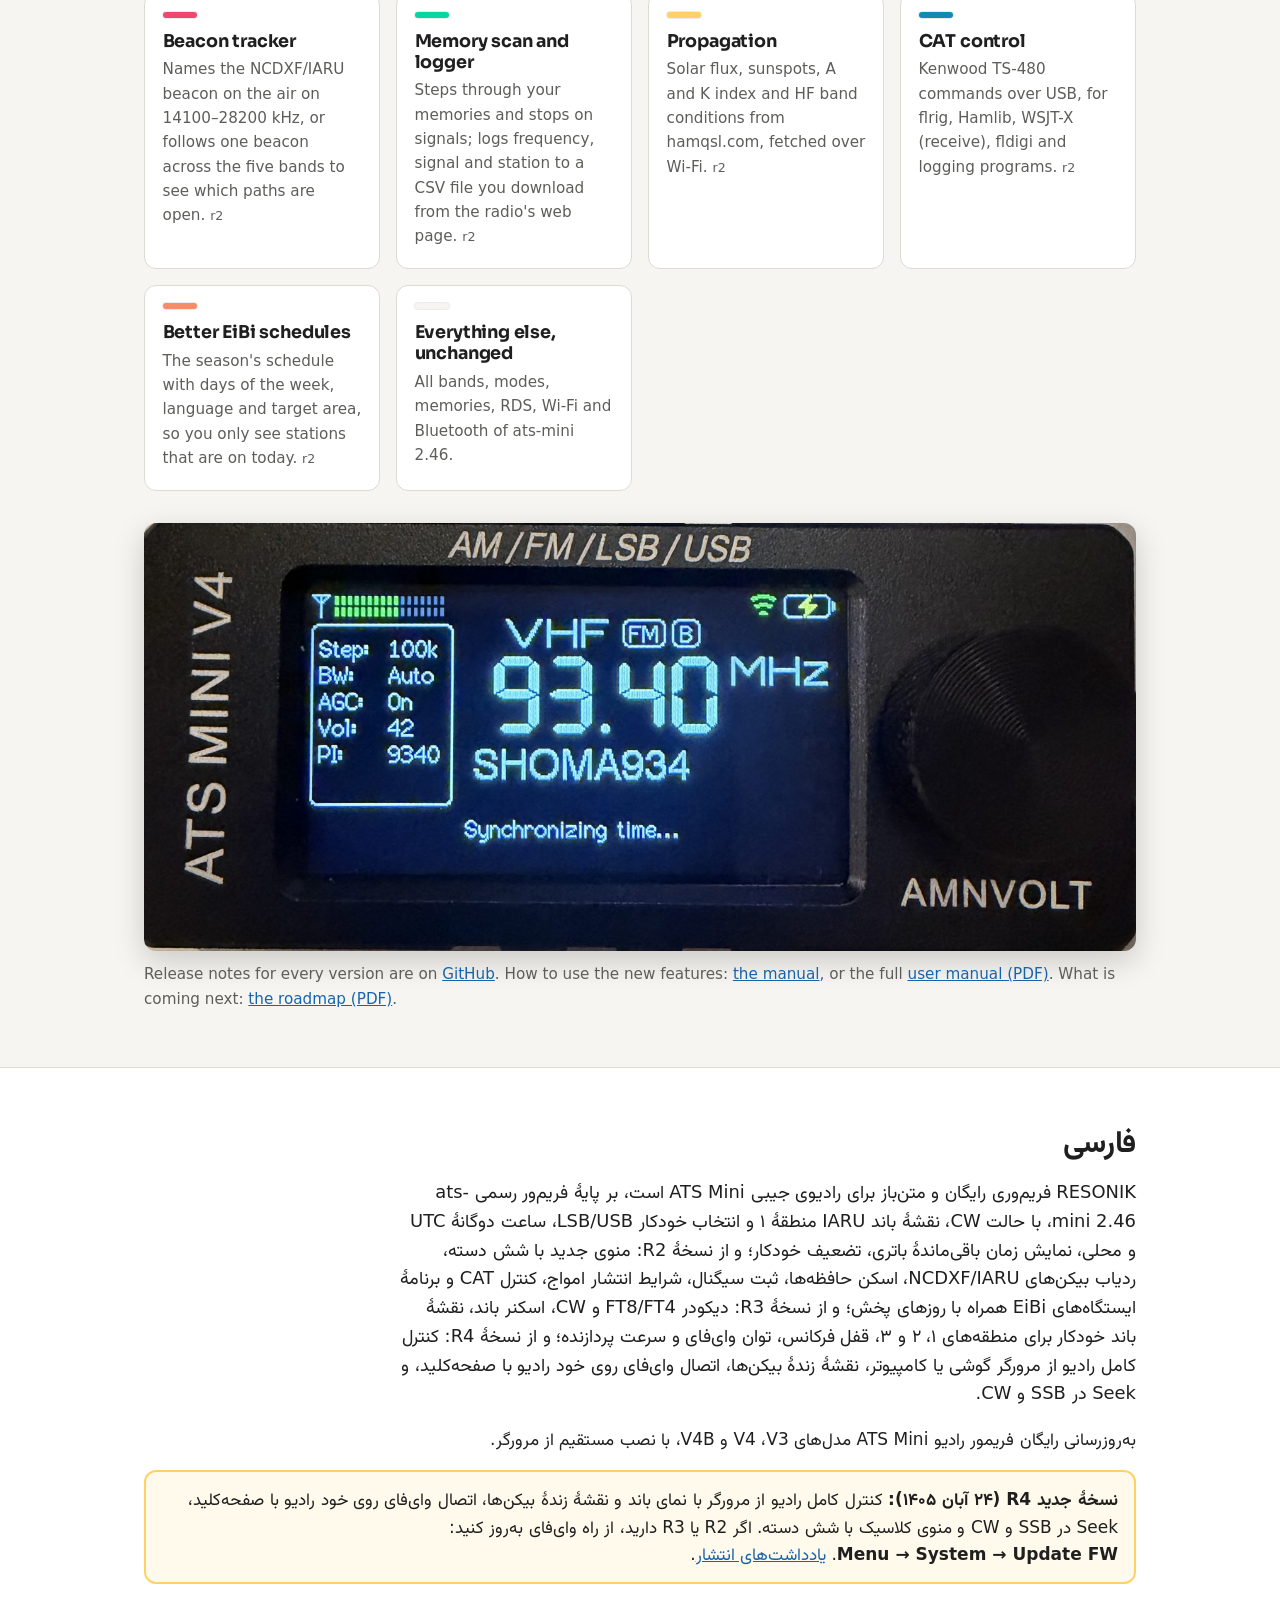
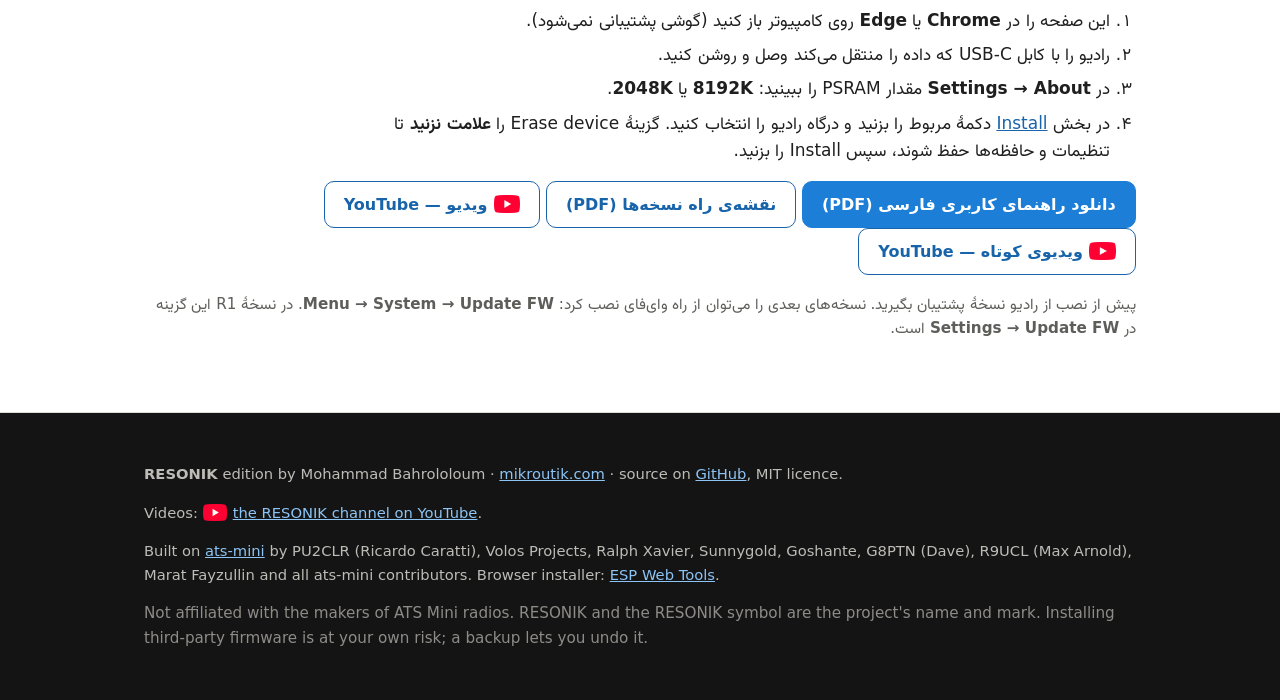
==== commit 000ef530: "Website: v2.46-r4 (R4.1)" ====
--- a/website/index.html
+++ b/website/index.html
@@ -19,7 +19,7 @@
     "url": "https://resonik.mikroutik.com/",
     "applicationCategory": "UtilitiesApplication",
     "operatingSystem": "ATS Mini receiver (ESP32-S3 + SI4732)",
-    "softwareVersion": "v2.45-r4",
+    "softwareVersion": "v2.46-r4",
     "license": "https://opensource.org/licenses/MIT",
     "isAccessibleForFree": true,
     "offers": { "@type": "Offer", "price": "0", "priceCurrency": "USD" },
@@ -57,7 +57,7 @@
     <section class="hero">
       <div class="wrap hero-in">
         <div>
-          <p class="kicker">ATS Mini firmware · <span class="badge">v2.45-r4</span> · 15 November 2026</p>
+          <p class="kicker">ATS Mini firmware · <span class="badge">v2.46-r4</span> · 20 November 2026</p>
           <h1>A sharper ATS Mini, for listeners and radio amateurs.</h1>
           <p class="lead">RESONIK is free, open-source firmware for the ATS Mini pocket receiver (ESP32-S3 + SI4732). It keeps everything the official <a href="https://github.com/esp32-si4732/ats-mini" rel="noopener">ats-mini</a> firmware does and adds full control from your phone or computer, FT8, FT4 and CW decoders, a band scanner, an automatic band plan, a dual clock, a beacon tracker, a new menu and more.</p>
           <p class="hint">Free firmware update for the ATS Mini V3, V4 and V4B (ESP32-S3 + SI4732), with a one-click browser installer.</p>
@@ -79,7 +79,8 @@
         <h2>Install</h2>
         <p class="lead">Straight from this page, over USB. No software to install, and your settings, memories and Wi-Fi networks are kept.</p>
         <div class="beta">
-          <p><b>New: R4 (15 November 2026).</b> Web Control: the whole radio in your phone's or computer's browser, with a band scope and a live beacon map. Wi-Fi set up on the radio itself with an on-screen keyboard. Seek in SSB and CW, and the classic menu with the six groups. Already on R2 or R3? Update over Wi-Fi: <span class="ui">Menu → System → Update FW</span>. <a href="https://github.com/ep3mhb/resonik-ats-mini/releases/tag/v2.45-r4" rel="noopener">Release notes</a>.</p>
+          <p><b>New: R4.1 (20 November 2026).</b> Brought up to ats-mini 2.46: mute and squelch now hold across band and mode changes, and the CW decoder page no longer turns the sound down. <a href="https://github.com/ep3mhb/resonik-ats-mini/releases/tag/v2.46-r4" rel="noopener">Release notes</a>.</p>
+          <p><b>R4 (15 November 2026).</b> Web Control: the whole radio in your phone's or computer's browser, with a band scope and a live beacon map. Wi-Fi set up on the radio itself with an on-screen keyboard. Seek in SSB and CW, and the classic menu with the six groups. Already on R2, R3 or R4? Update over Wi-Fi: <span class="ui">Menu → System → Update FW</span>. <a href="https://github.com/ep3mhb/resonik-ats-mini/releases/tag/v2.45-r4" rel="noopener">Release notes</a>.</p>
         </div>
 
         <ol class="steps">
@@ -117,7 +118,7 @@
             <li><b>Back up first.</b> A full copy of the radio's flash lets you return to exactly what you have now. See the upstream <a href="https://esp32-si4732.github.io/ats-mini/recovery.html" rel="noopener">backup and recovery guide</a>.</li>
             <li><b>The port does not appear?</b> Try another cable (many are charge-only) or another USB port, and close any other program using the radio.</li>
             <li><b>Already on RESONIK?</b> Later versions install over Wi-Fi: <span class="ui">Menu → System → Update FW</span> (on r1: <span class="ui">Settings → Update FW</span>).</li>
-            <li><b>By hand with esptool-js or esptool:</b> download <code>resonik-ats-mini-v2.45-r4-ospi.zip</code> (or <code>-qspi</code>) from <a href="https://github.com/ep3mhb/resonik-ats-mini/releases/latest" rel="noopener">GitHub</a> and flash <code>ats-mini.ino.bootloader.bin</code> at <code>0x0</code>, <code>ats-mini.ino.partitions.bin</code> at <code>0x8000</code>, <code>boot_app0.bin</code> at <code>0xe000</code> and <code>ats-mini.ino.bin</code> at <code>0x10000</code>.</li>
+            <li><b>By hand with esptool-js or esptool:</b> download <code>resonik-ats-mini-v2.46-r4-ospi.zip</code> (or <code>-qspi</code>) from <a href="https://github.com/ep3mhb/resonik-ats-mini/releases/latest" rel="noopener">GitHub</a> and flash <code>ats-mini.ino.bootloader.bin</code> at <code>0x0</code>, <code>ats-mini.ino.partitions.bin</code> at <code>0x8000</code>, <code>boot_app0.bin</code> at <code>0xe000</code> and <code>ats-mini.ino.bin</code> at <code>0x10000</code>.</li>
             <li><b>Going back</b> to the official firmware is the same procedure with the official files.</li>
           </ul>
         </details>
@@ -149,7 +150,7 @@
           <article class="feat"><i style="--c:#FFD167"></i><h3>Propagation</h3><p>Solar flux, sunspots, A and K index and HF band conditions from hamqsl.com, fetched over Wi-Fi. <small>r2</small></p></article>
           <article class="feat"><i style="--c:#108AB1"></i><h3>CAT control</h3><p>Kenwood TS-480 commands over USB, for flrig, Hamlib, WSJT-X (receive), fldigi and logging programs. <small>r2</small></p></article>
           <article class="feat"><i style="--c:#F78C6A"></i><h3>Better EiBi schedules</h3><p>The season's schedule with days of the week, language and target area, so you only see stations that are on today. <small>r2</small></p></article>
-          <article class="feat"><i style="--c:#F6F5F1"></i><h3>Everything else, unchanged</h3><p>All bands, modes, memories, RDS, Wi-Fi and Bluetooth of ats-mini 2.45.</p></article>
+          <article class="feat"><i style="--c:#F6F5F1"></i><h3>Everything else, unchanged</h3><p>All bands, modes, memories, RDS, Wi-Fi and Bluetooth of ats-mini 2.46.</p></article>
         </div>
         <figure class="shot wide">
           <img src="img/radio-main.jpg" srcset="img/radio-main-700.jpg 700w, img/radio-main.jpg 1400w" sizes="(max-width: 1000px) 100vw, 960px" width="1400" height="605" loading="lazy" alt="ATS Mini receiving FM at 93.40 MHz with the info box showing step, bandwidth, AGC and volume">
@@ -161,7 +162,7 @@
     <section id="fa" class="band fa" lang="fa" dir="rtl">
       <div class="wrap">
         <h2>فارسی</h2>
-        <p class="lead">RESONIK فریم‌وری رایگان و متن‌باز برای رادیوی جیبی <bdi>ATS Mini</bdi> است، بر پایهٔ فریم‌ور رسمی <bdi>ats-mini 2.45</bdi>، با حالت <bdi>CW</bdi>، نقشهٔ باند <bdi>IARU</bdi> منطقهٔ ۱ و انتخاب خودکار <bdi>LSB/USB</bdi>، ساعت دوگانهٔ <bdi>UTC</bdi> و محلی، نمایش زمان باقی‌ماندهٔ باتری، تضعیف خودکار؛ و از نسخهٔ <bdi>R2</bdi>: منوی جدید با شش دسته، ردیاب بیکن‌های <bdi>NCDXF/IARU</bdi>، اسکن حافظه‌ها، ثبت سیگنال، شرایط انتشار امواج، کنترل <bdi>CAT</bdi> و برنامهٔ ایستگاه‌های <bdi>EiBi</bdi> همراه با روزهای پخش؛ و از نسخهٔ <bdi>R3</bdi>: دیکودر <bdi>FT8/FT4</bdi> و <bdi>CW</bdi>، اسکنر باند، نقشهٔ باند خودکار برای منطقه‌های ۱، ۲ و ۳، قفل فرکانس، توان وای‌فای و سرعت پردازنده؛ و از نسخهٔ <bdi>R4</bdi>: کنترل کامل رادیو از مرورگر گوشی یا کامپیوتر، نقشهٔ زندهٔ بیکن‌ها، اتصال وای‌فای روی خود رادیو با صفحه‌کلید، و <bdi>Seek</bdi> در <bdi>SSB</bdi> و <bdi>CW</bdi>.</p>
+        <p class="lead">RESONIK فریم‌وری رایگان و متن‌باز برای رادیوی جیبی <bdi>ATS Mini</bdi> است، بر پایهٔ فریم‌ور رسمی <bdi>ats-mini 2.46</bdi>، با حالت <bdi>CW</bdi>، نقشهٔ باند <bdi>IARU</bdi> منطقهٔ ۱ و انتخاب خودکار <bdi>LSB/USB</bdi>، ساعت دوگانهٔ <bdi>UTC</bdi> و محلی، نمایش زمان باقی‌ماندهٔ باتری، تضعیف خودکار؛ و از نسخهٔ <bdi>R2</bdi>: منوی جدید با شش دسته، ردیاب بیکن‌های <bdi>NCDXF/IARU</bdi>، اسکن حافظه‌ها، ثبت سیگنال، شرایط انتشار امواج، کنترل <bdi>CAT</bdi> و برنامهٔ ایستگاه‌های <bdi>EiBi</bdi> همراه با روزهای پخش؛ و از نسخهٔ <bdi>R3</bdi>: دیکودر <bdi>FT8/FT4</bdi> و <bdi>CW</bdi>، اسکنر باند، نقشهٔ باند خودکار برای منطقه‌های ۱، ۲ و ۳، قفل فرکانس، توان وای‌فای و سرعت پردازنده؛ و از نسخهٔ <bdi>R4</bdi>: کنترل کامل رادیو از مرورگر گوشی یا کامپیوتر، نقشهٔ زندهٔ بیکن‌ها، اتصال وای‌فای روی خود رادیو با صفحه‌کلید، و <bdi>Seek</bdi> در <bdi>SSB</bdi> و <bdi>CW</bdi>.</p>
         <p>به‌روزرسانی رایگان فریمور رادیو <bdi>ATS Mini</bdi> مدل‌های <bdi>V3</bdi>، <bdi>V4</bdi> و <bdi>V4B</bdi>، با نصب مستقیم از مرورگر.</p>
         <div class="beta"><p><b>نسخهٔ جدید <bdi>R4</bdi> (۲۴ آبان ۱۴۰۵):</b> کنترل کامل رادیو از مرورگر با نمای باند و نقشهٔ زندهٔ بیکن‌ها، اتصال وای‌فای روی خود رادیو با صفحه‌کلید، <bdi>Seek</bdi> در <bdi>SSB</bdi> و <bdi>CW</bdi> و منوی کلاسیک با شش دسته. اگر <bdi>R2</bdi> یا <bdi>R3</bdi> دارید، از راه وای‌فای به‌روز کنید: <bdi class="ui">Menu → System → Update FW</bdi>. <a href="https://github.com/ep3mhb/resonik-ats-mini/releases/tag/v2.45-r4" rel="noopener">یادداشت‌های انتشار</a>.</p></div>
         <ol class="steps">
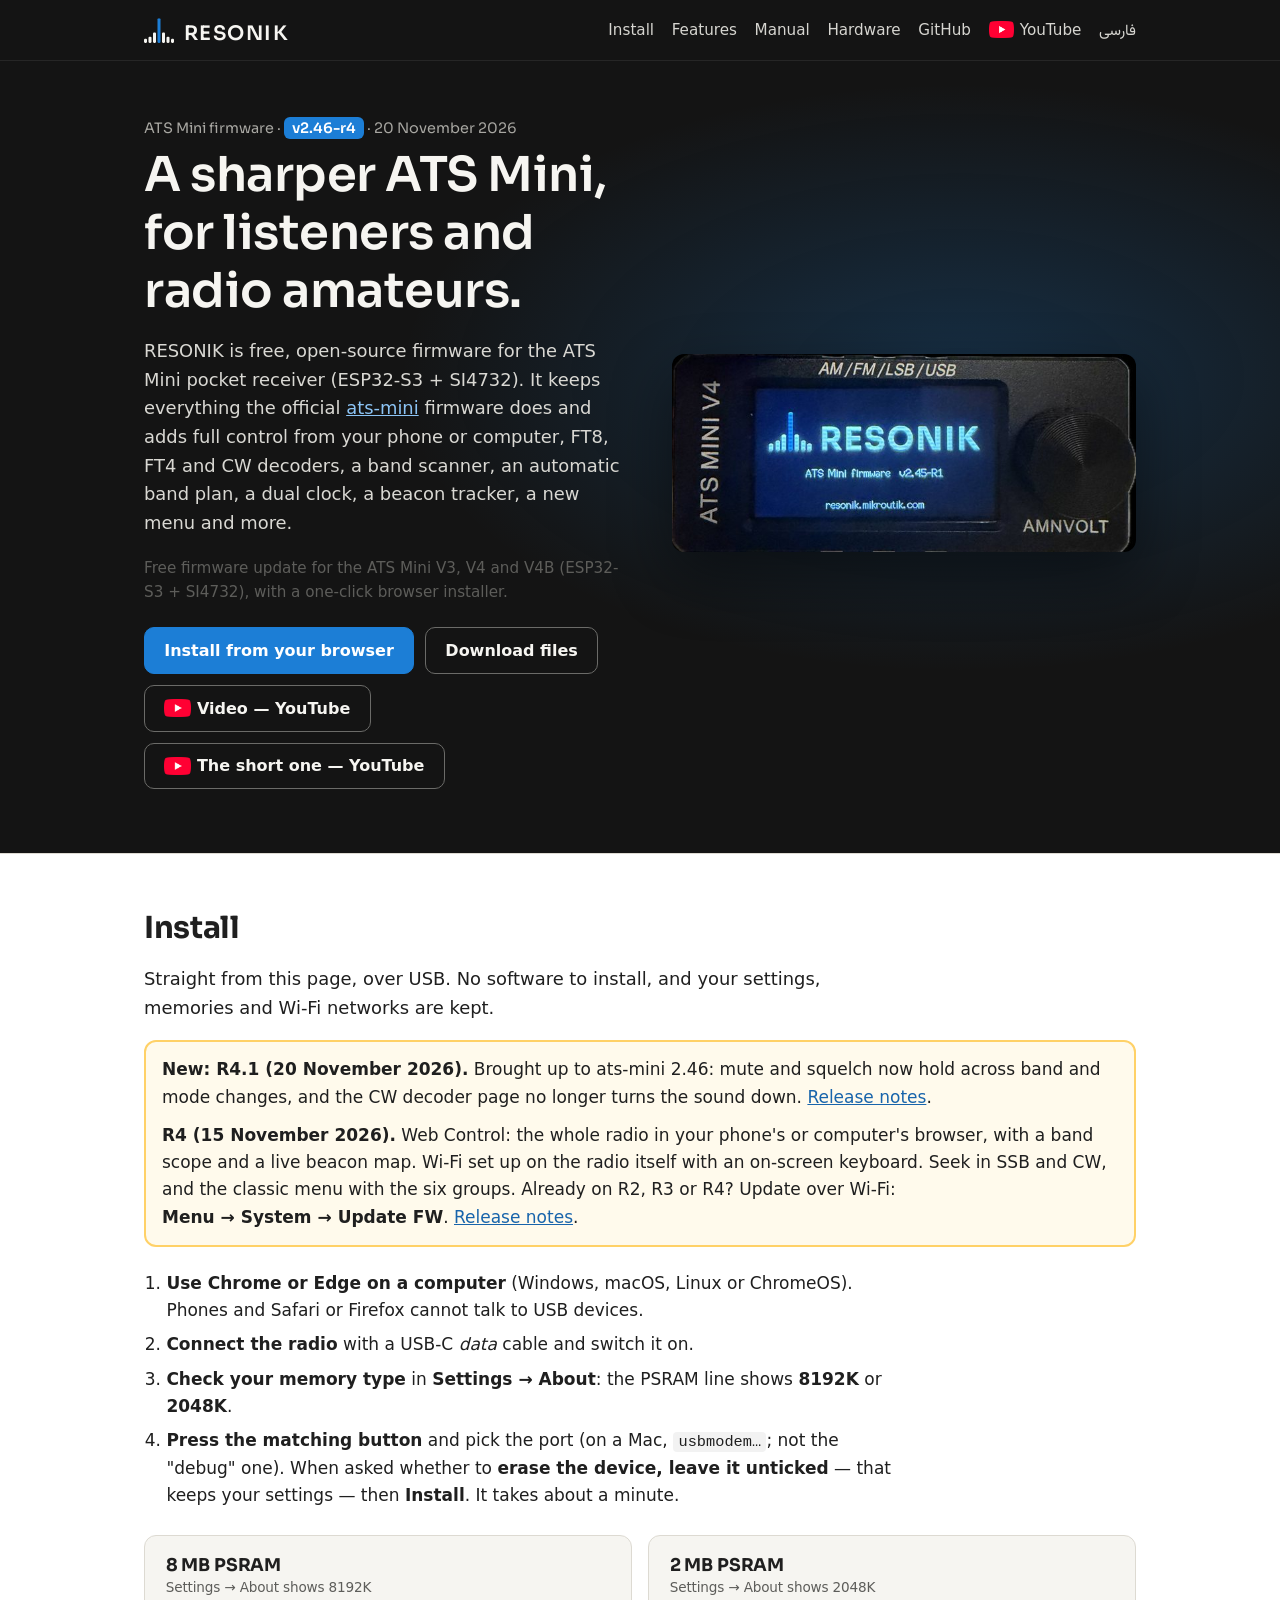
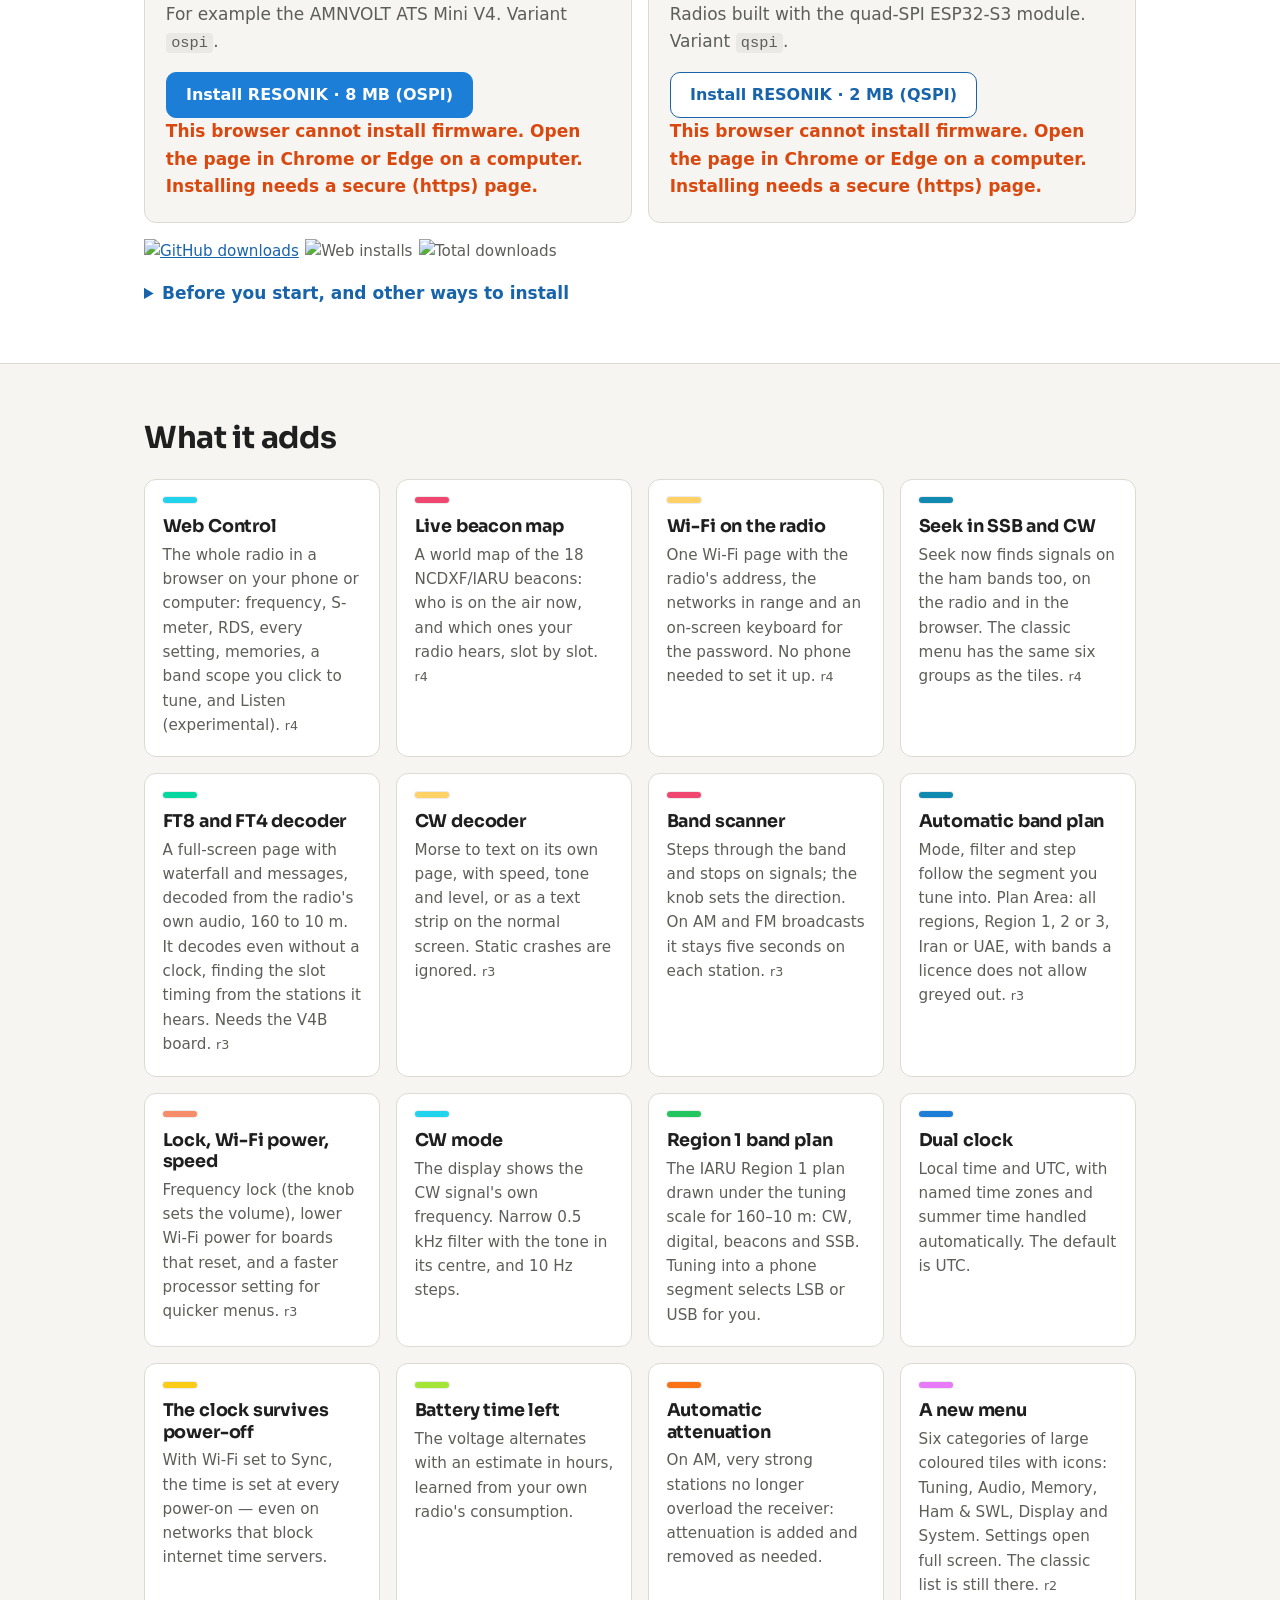
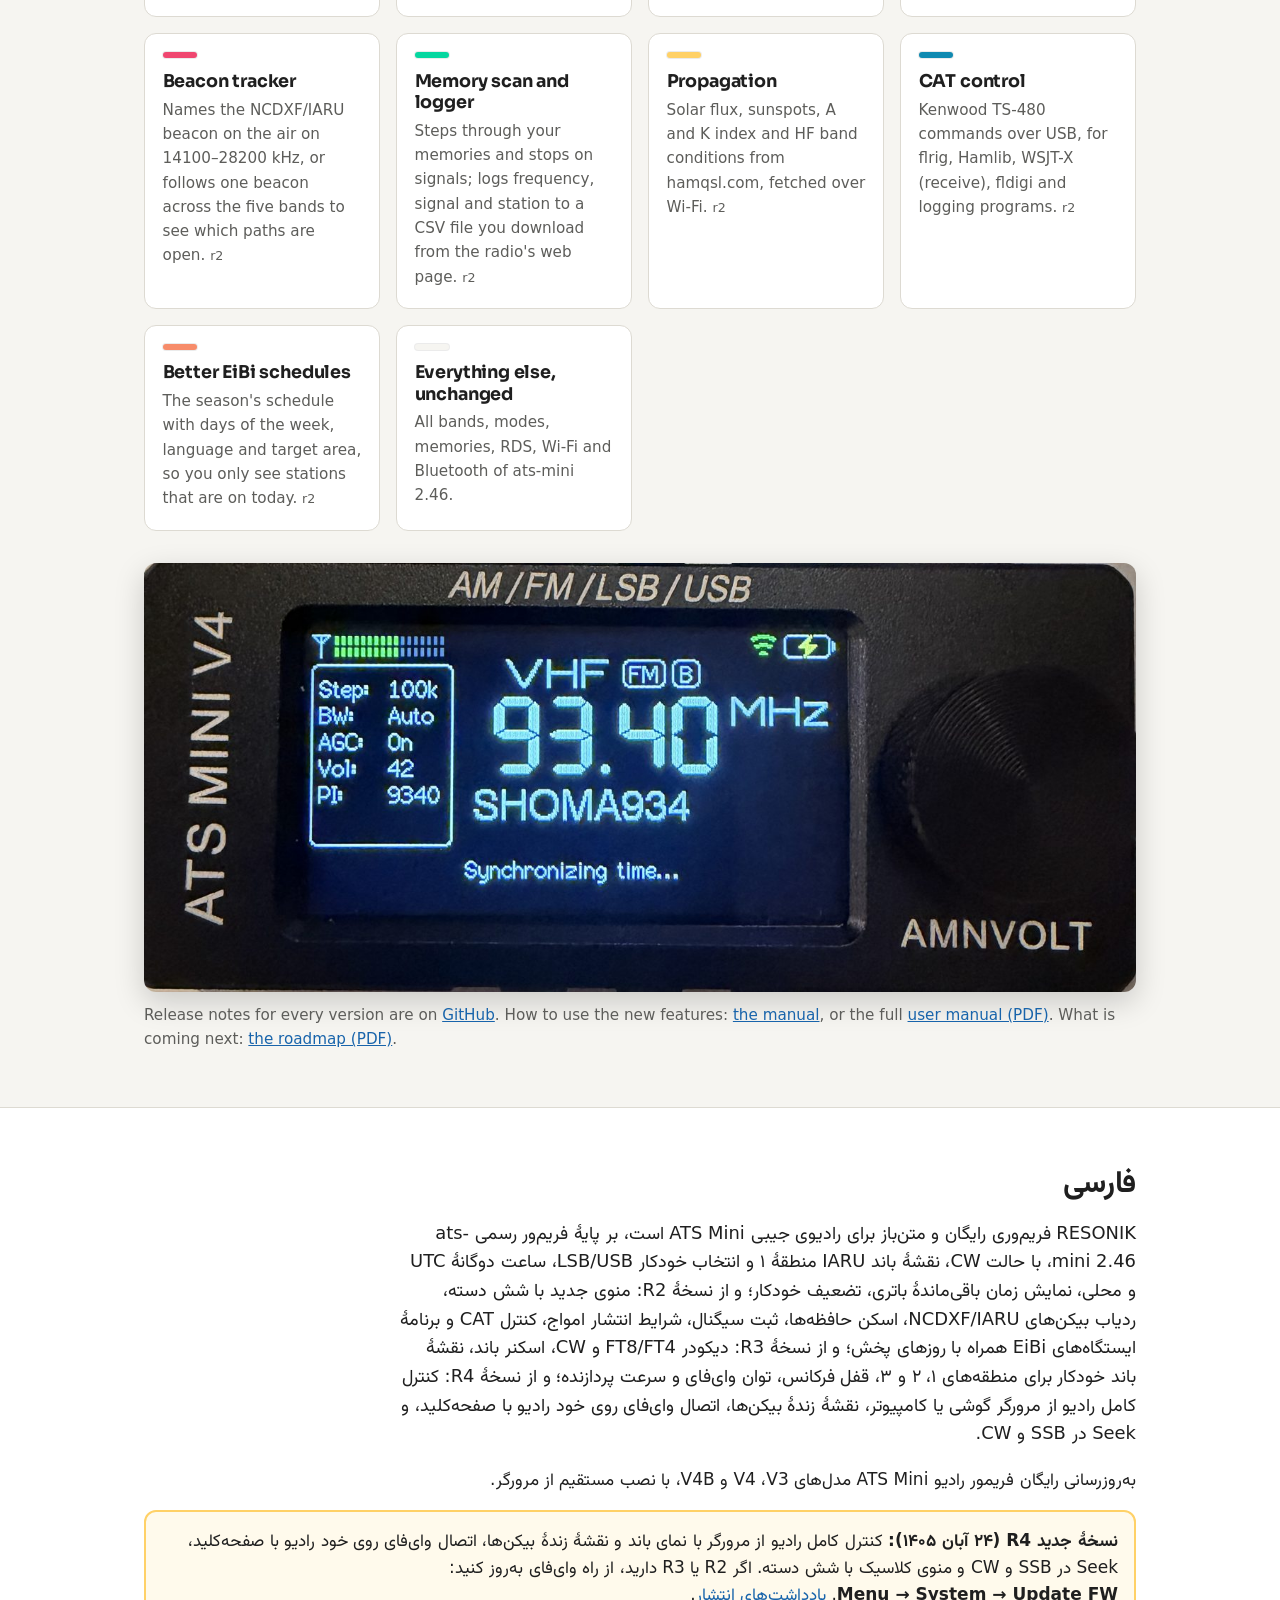
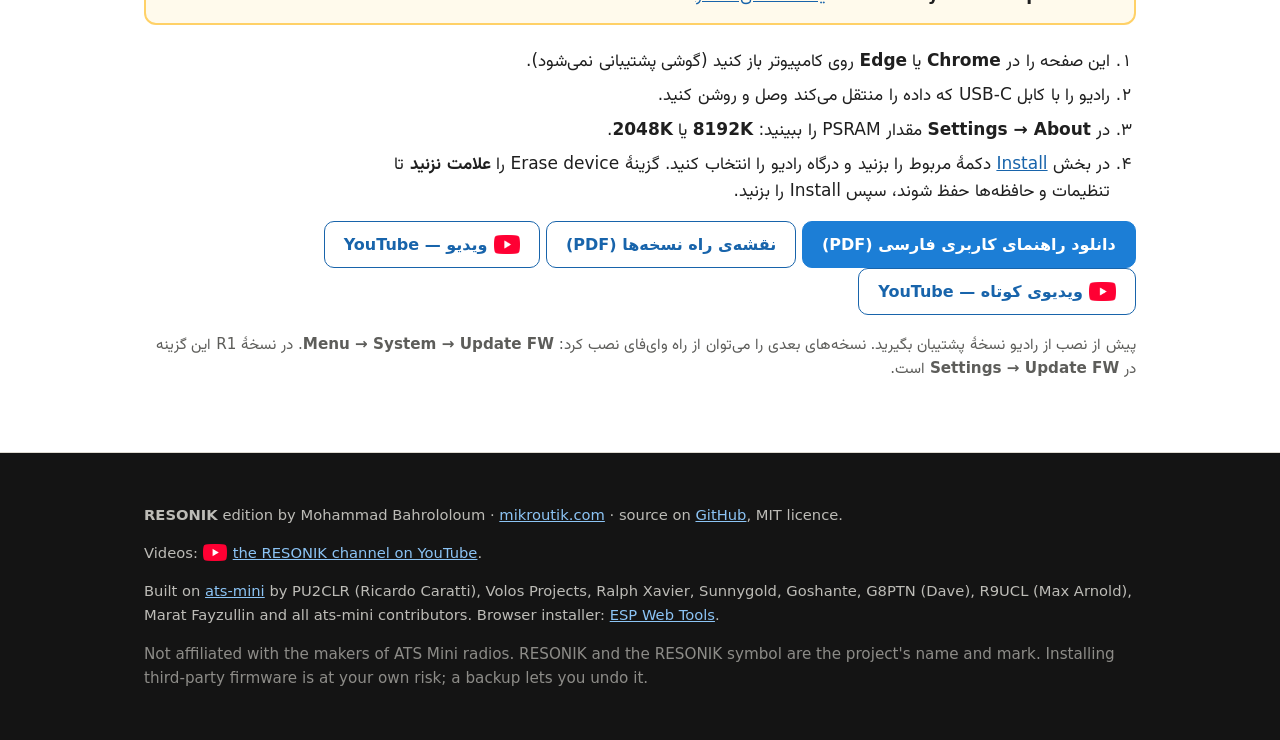
==== commit 667443a9: "Website: download badges as on GitHub (GitHub downloads, web installs, total)" ====
--- a/website/index.html
+++ b/website/index.html
@@ -110,7 +110,7 @@
             </esp-web-install-button>
           </div>
         </div>
-        <p class="stats" id="stats" hidden>Installed from this page <b id="st-web">0</b> times<span id="st-gh-part"> · downloaded from GitHub <b id="st-gh">0</b> times</span></p>
+        <p class="stats" style="display:flex;flex-wrap:wrap;gap:0.4rem"><a href="https://github.com/ep3mhb/resonik-ats-mini/releases" rel="noopener"><img src="https://img.shields.io/github/downloads/ep3mhb/resonik-ats-mini/total?label=GitHub%20downloads&amp;color=108AB1" height="20" alt="GitHub downloads"></a> <img src="https://img.shields.io/endpoint?url=https%3A%2F%2Fresonik.mikroutik.com%2Fapi%2Fbadge%3Ftype%3Dweb" height="20" alt="Web installs"> <img src="https://img.shields.io/endpoint?url=https%3A%2F%2Fresonik.mikroutik.com%2Fapi%2Fbadge%3Ftype%3Dtotal" height="20" alt="Total downloads"></p>
 
         <details class="more">
           <summary>Before you start, and other ways to install</summary>
@@ -197,16 +197,5 @@
       <rect x="72" y="55" width="8" height="11" rx="3" fill="currentColor"/>
     </symbol>
   </svg>
-  <script>
-    fetch("/api/stats").then(r => r.ok ? r.json() : Promise.reject())
-      .then(d => {
-        const f = n => Number(n).toLocaleString("en");
-        document.getElementById("st-web").textContent = f(d.web.total);
-        // GitHub numbers unavailable: leave that part out rather than show 0
-        if (d.github.total == null) document.getElementById("st-gh-part").hidden = true;
-        else document.getElementById("st-gh").textContent = f(d.github.total);
-        document.getElementById("stats").hidden = false;
-      }).catch(() => {});
-  </script>
 </body>
 </html>
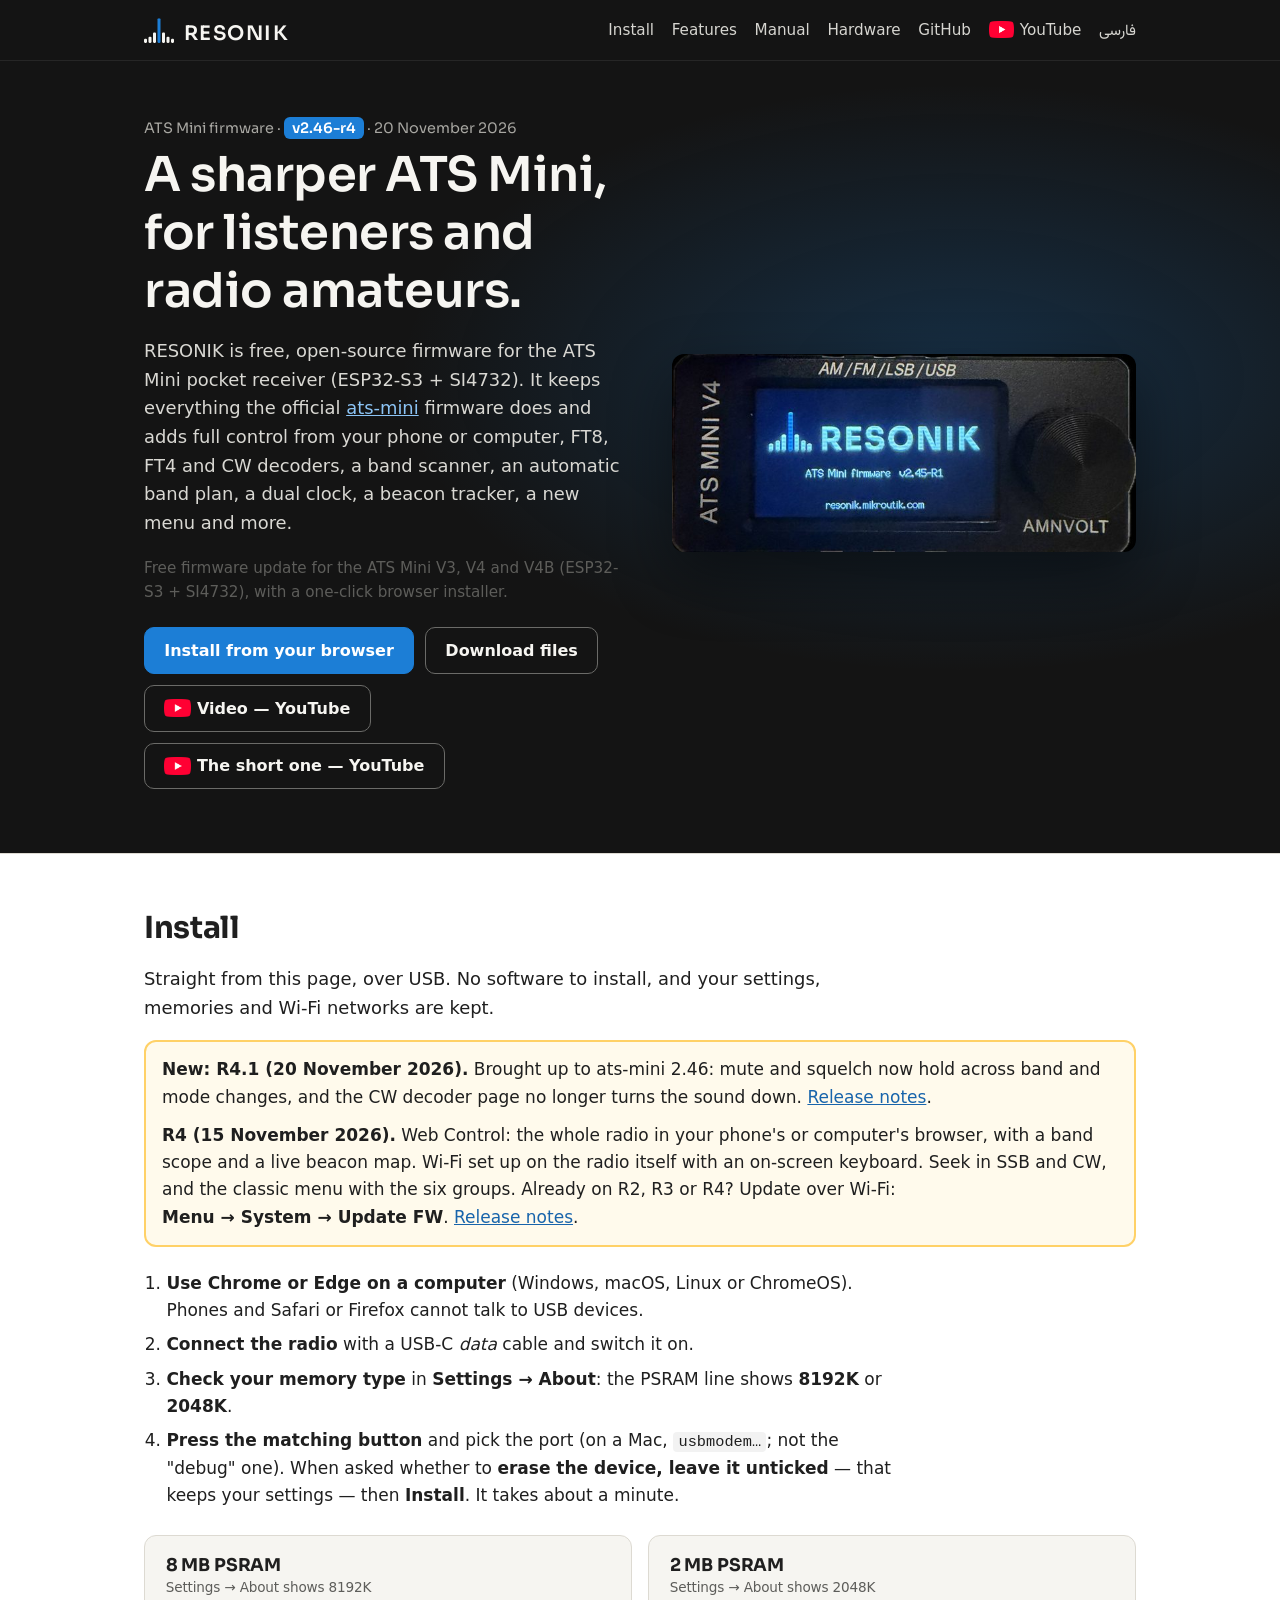
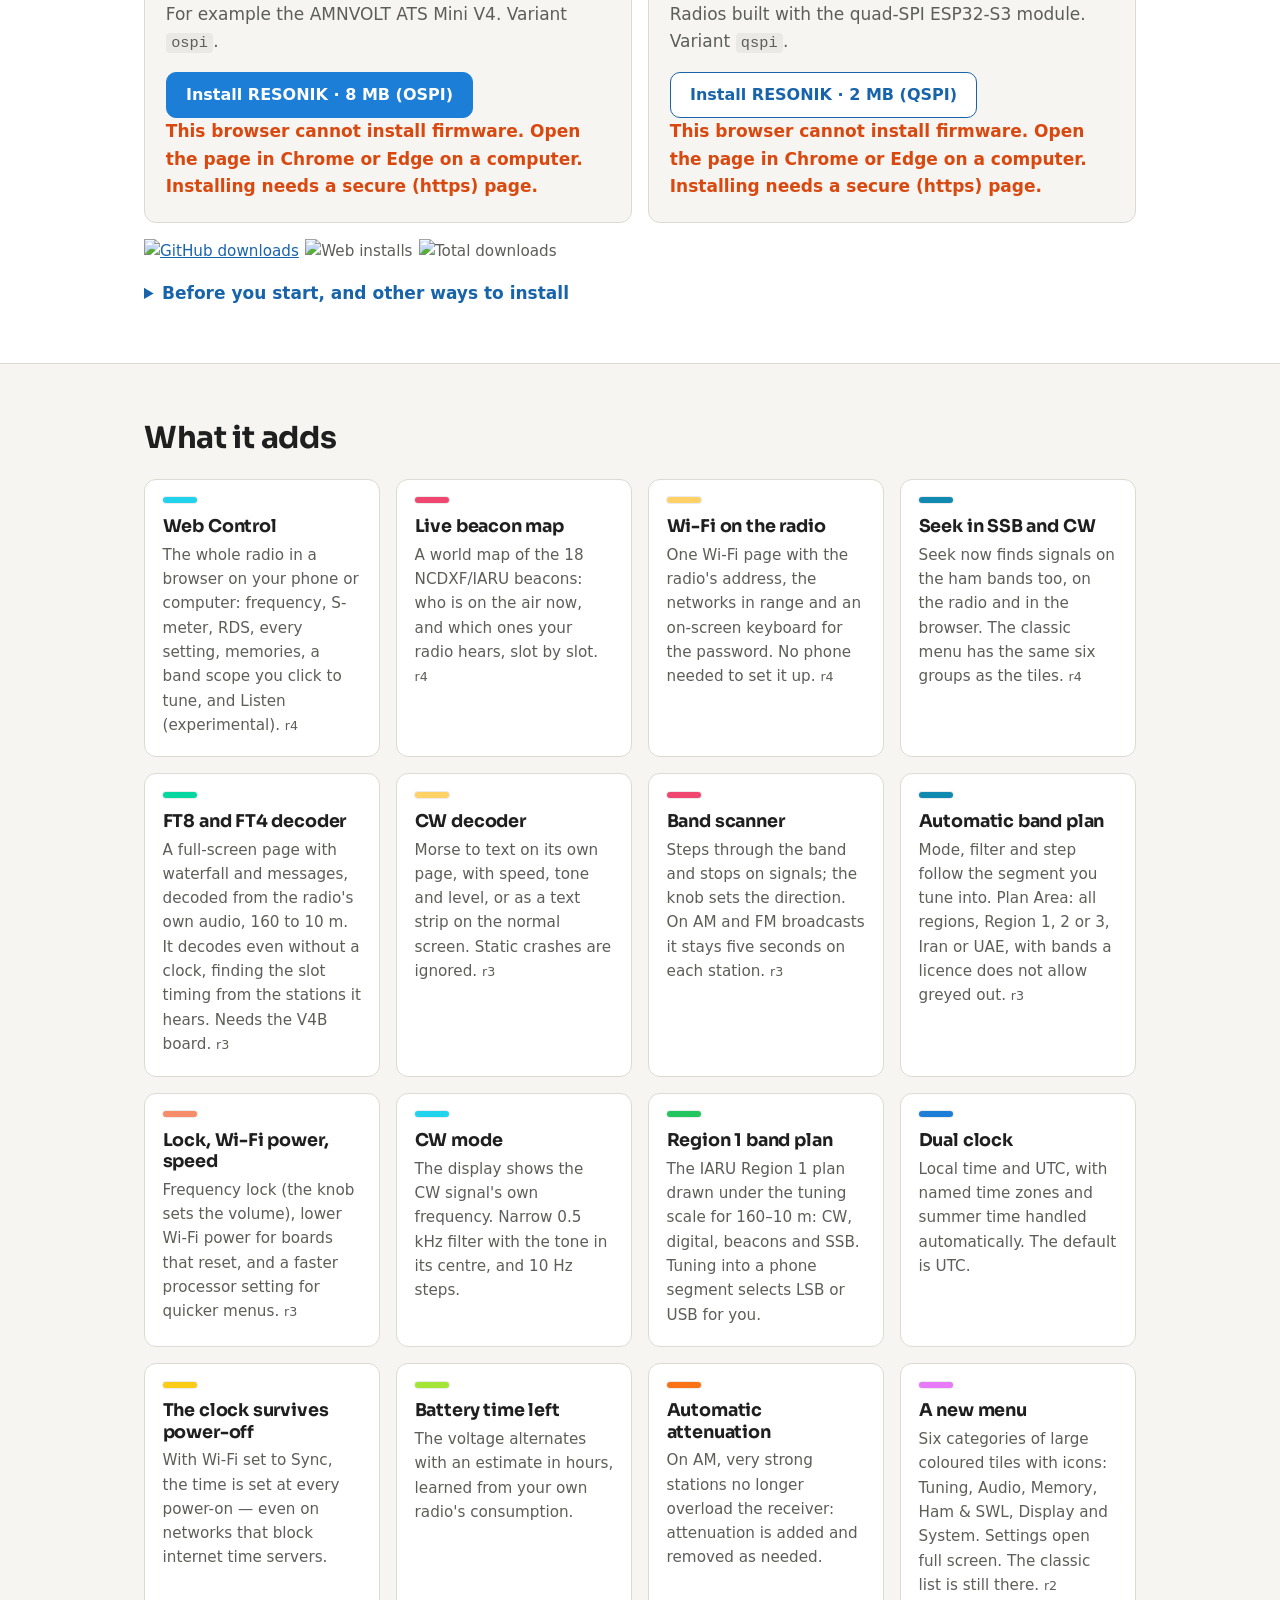
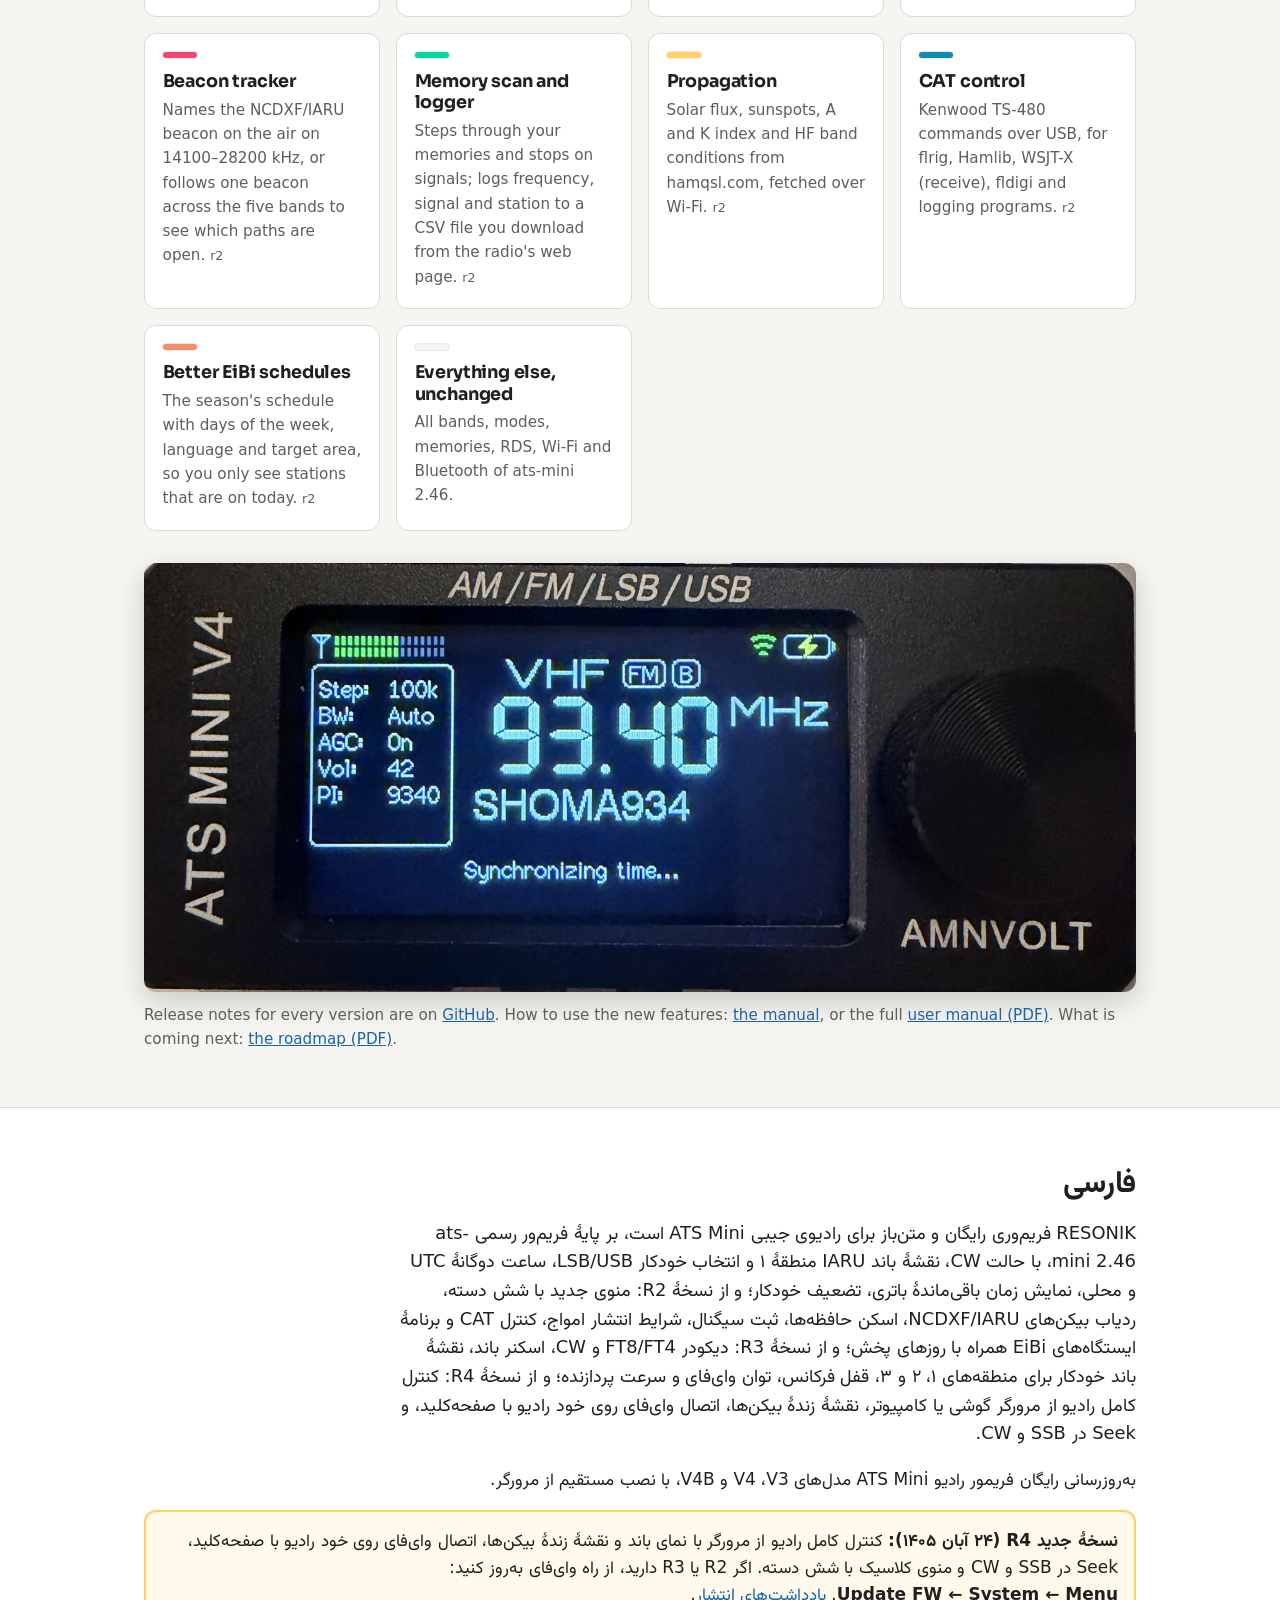
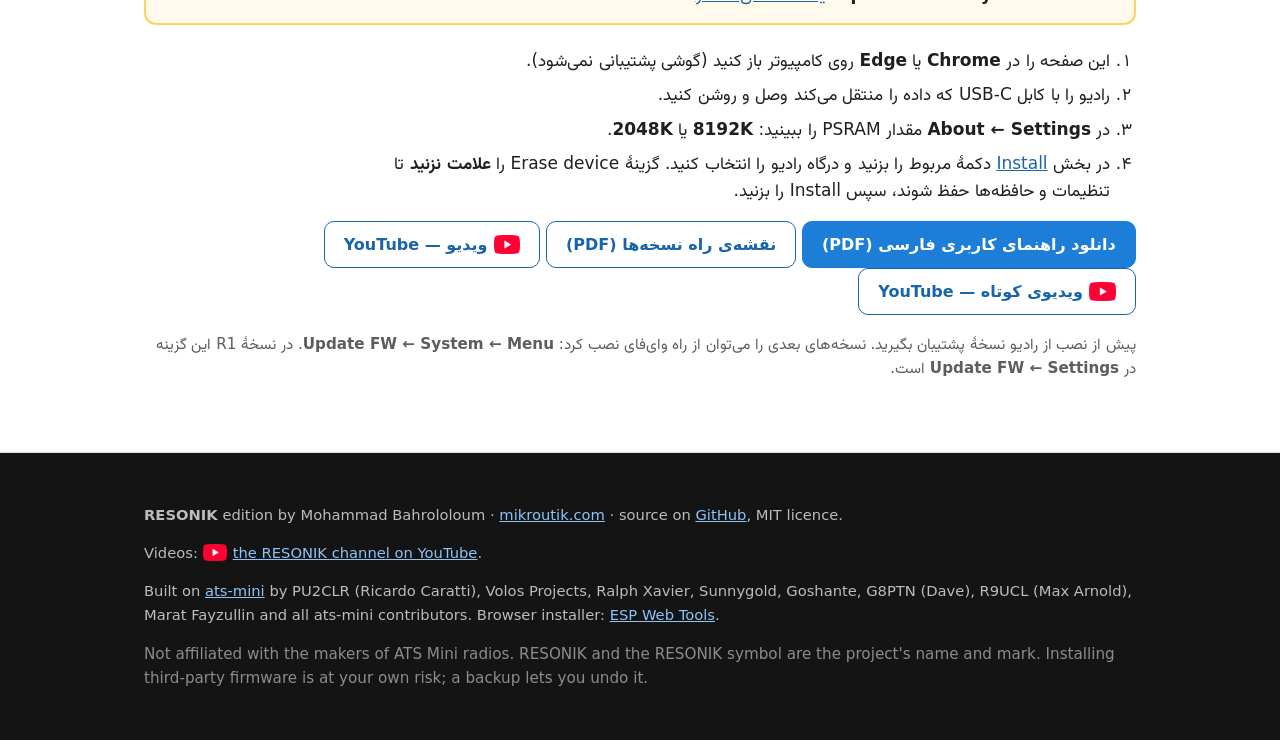
==== commit 682e657b: "Site and roadmap, Persian: menu paths run right to left In Persian text a menu path now reads in the" ====
--- a/website/index.html
+++ b/website/index.html
@@ -164,15 +164,15 @@
         <h2>فارسی</h2>
         <p class="lead">RESONIK فریم‌وری رایگان و متن‌باز برای رادیوی جیبی <bdi>ATS Mini</bdi> است، بر پایهٔ فریم‌ور رسمی <bdi>ats-mini 2.46</bdi>، با حالت <bdi>CW</bdi>، نقشهٔ باند <bdi>IARU</bdi> منطقهٔ ۱ و انتخاب خودکار <bdi>LSB/USB</bdi>، ساعت دوگانهٔ <bdi>UTC</bdi> و محلی، نمایش زمان باقی‌ماندهٔ باتری، تضعیف خودکار؛ و از نسخهٔ <bdi>R2</bdi>: منوی جدید با شش دسته، ردیاب بیکن‌های <bdi>NCDXF/IARU</bdi>، اسکن حافظه‌ها، ثبت سیگنال، شرایط انتشار امواج، کنترل <bdi>CAT</bdi> و برنامهٔ ایستگاه‌های <bdi>EiBi</bdi> همراه با روزهای پخش؛ و از نسخهٔ <bdi>R3</bdi>: دیکودر <bdi>FT8/FT4</bdi> و <bdi>CW</bdi>، اسکنر باند، نقشهٔ باند خودکار برای منطقه‌های ۱، ۲ و ۳، قفل فرکانس، توان وای‌فای و سرعت پردازنده؛ و از نسخهٔ <bdi>R4</bdi>: کنترل کامل رادیو از مرورگر گوشی یا کامپیوتر، نقشهٔ زندهٔ بیکن‌ها، اتصال وای‌فای روی خود رادیو با صفحه‌کلید، و <bdi>Seek</bdi> در <bdi>SSB</bdi> و <bdi>CW</bdi>.</p>
         <p>به‌روزرسانی رایگان فریمور رادیو <bdi>ATS Mini</bdi> مدل‌های <bdi>V3</bdi>، <bdi>V4</bdi> و <bdi>V4B</bdi>، با نصب مستقیم از مرورگر.</p>
-        <div class="beta"><p><b>نسخهٔ جدید <bdi>R4</bdi> (۲۴ آبان ۱۴۰۵):</b> کنترل کامل رادیو از مرورگر با نمای باند و نقشهٔ زندهٔ بیکن‌ها، اتصال وای‌فای روی خود رادیو با صفحه‌کلید، <bdi>Seek</bdi> در <bdi>SSB</bdi> و <bdi>CW</bdi> و منوی کلاسیک با شش دسته. اگر <bdi>R2</bdi> یا <bdi>R3</bdi> دارید، از راه وای‌فای به‌روز کنید: <bdi class="ui">Menu → System → Update FW</bdi>. <a href="https://github.com/ep3mhb/resonik-ats-mini/releases/tag/v2.45-r4" rel="noopener">یادداشت‌های انتشار</a>.</p></div>
+        <div class="beta"><p><b>نسخهٔ جدید <bdi>R4</bdi> (۲۴ آبان ۱۴۰۵):</b> کنترل کامل رادیو از مرورگر با نمای باند و نقشهٔ زندهٔ بیکن‌ها، اتصال وای‌فای روی خود رادیو با صفحه‌کلید، <bdi>Seek</bdi> در <bdi>SSB</bdi> و <bdi>CW</bdi> و منوی کلاسیک با شش دسته. اگر <bdi>R2</bdi> یا <bdi>R3</bdi> دارید، از راه وای‌فای به‌روز کنید: <span class="ui"><bdi>Menu</bdi> ← <bdi>System</bdi> ← <bdi>Update FW</bdi></span>. <a href="https://github.com/ep3mhb/resonik-ats-mini/releases/tag/v2.45-r4" rel="noopener">یادداشت‌های انتشار</a>.</p></div>
         <ol class="steps">
           <li>این صفحه را در <b>Chrome</b> یا <b>Edge</b> روی کامپیوتر باز کنید (گوشی پشتیبانی نمی‌شود).</li>
           <li>رادیو را با کابل <bdi>USB-C</bdi> که داده را منتقل می‌کند وصل و روشن کنید.</li>
-          <li>در <bdi class="ui">Settings → About</bdi> مقدار <bdi>PSRAM</bdi> را ببینید: <b><bdi>8192K</bdi></b> یا <b><bdi>2048K</bdi></b>.</li>
+          <li>در <span class="ui"><bdi>Settings</bdi> ← <bdi>About</bdi></span> مقدار <bdi>PSRAM</bdi> را ببینید: <b><bdi>8192K</bdi></b> یا <b><bdi>2048K</bdi></b>.</li>
           <li>در بخش <a href="#install">Install</a> دکمهٔ مربوط را بزنید و درگاه رادیو را انتخاب کنید. گزینهٔ <bdi>Erase device</bdi> را <b>علامت نزنید</b> تا تنظیمات و حافظه‌ها حفظ شوند، سپس <bdi>Install</bdi> را بزنید.</li>
         </ol>
         <p><a class="btn primary" href="manual/resonik-manual-fa.pdf">دانلود راهنمای کاربری فارسی <bdi>(PDF)</bdi></a> <a class="btn" href="resonik-roadmap-fa.pdf">نقشه‌ی راه نسخه‌ها <bdi>(PDF)</bdi></a> <a class="btn" href="https://youtu.be/7ISozH1jNms" target="_blank" rel="noopener"><img class="yt" src="img/yt_icon_red_digital.png" width="29" height="20" alt="" aria-hidden="true">ویدیو — <bdi>YouTube</bdi></a> <a class="btn" href="https://youtube.com/shorts/RJ3ycsdjRcE" target="_blank" rel="noopener"><img class="yt" src="img/yt_icon_red_digital.png" width="29" height="20" alt="" aria-hidden="true">ویدیوی کوتاه — <bdi>YouTube</bdi></a></p>
-        <p class="hint">پیش از نصب از رادیو نسخهٔ پشتیبان بگیرید. نسخه‌های بعدی را می‌توان از راه وای‌فای نصب کرد: <bdi class="ui">Menu → System → Update FW</bdi>. در نسخهٔ <bdi>R1</bdi> این گزینه در <bdi class="ui">Settings → Update FW</bdi> است.</p>
+        <p class="hint">پیش از نصب از رادیو نسخهٔ پشتیبان بگیرید. نسخه‌های بعدی را می‌توان از راه وای‌فای نصب کرد: <span class="ui"><bdi>Menu</bdi> ← <bdi>System</bdi> ← <bdi>Update FW</bdi></span>. در نسخهٔ <bdi>R1</bdi> این گزینه در <span class="ui"><bdi>Settings</bdi> ← <bdi>Update FW</bdi></span> است.</p>
       </div>
     </section>
   </main>
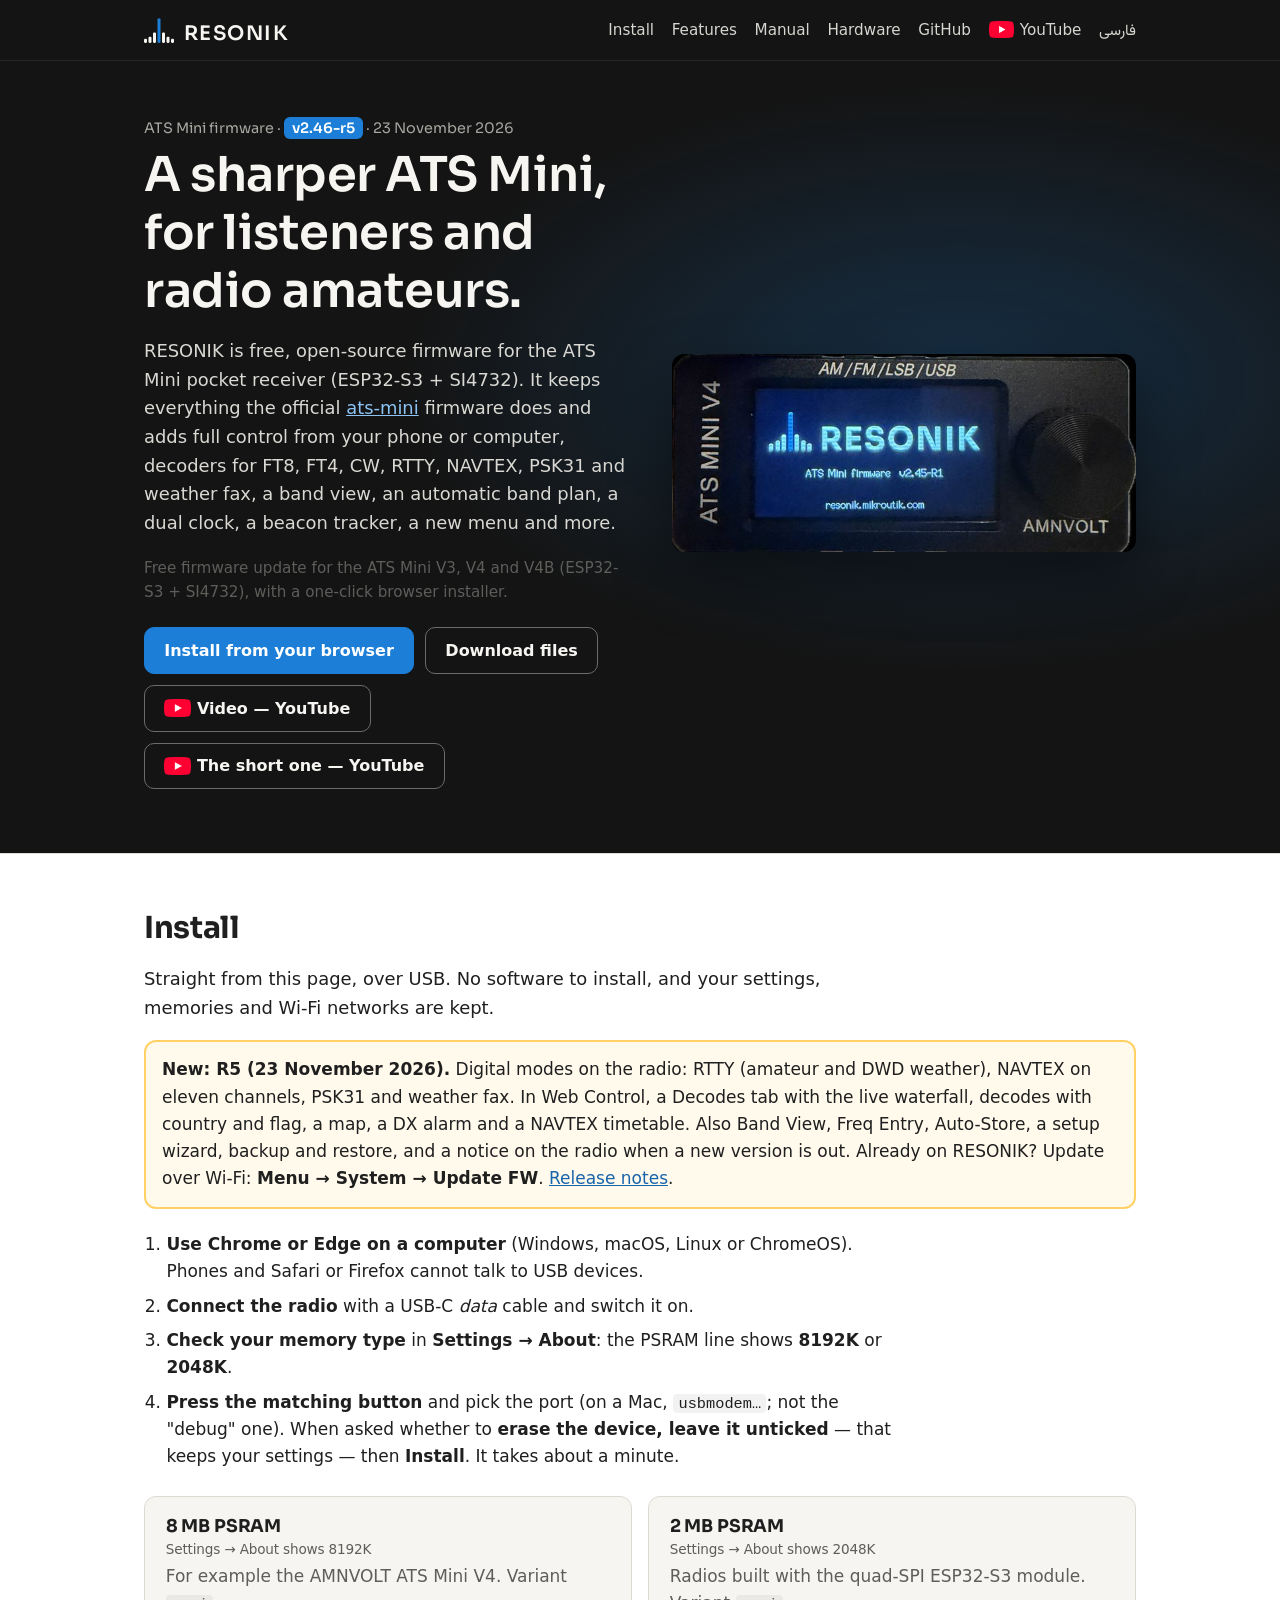
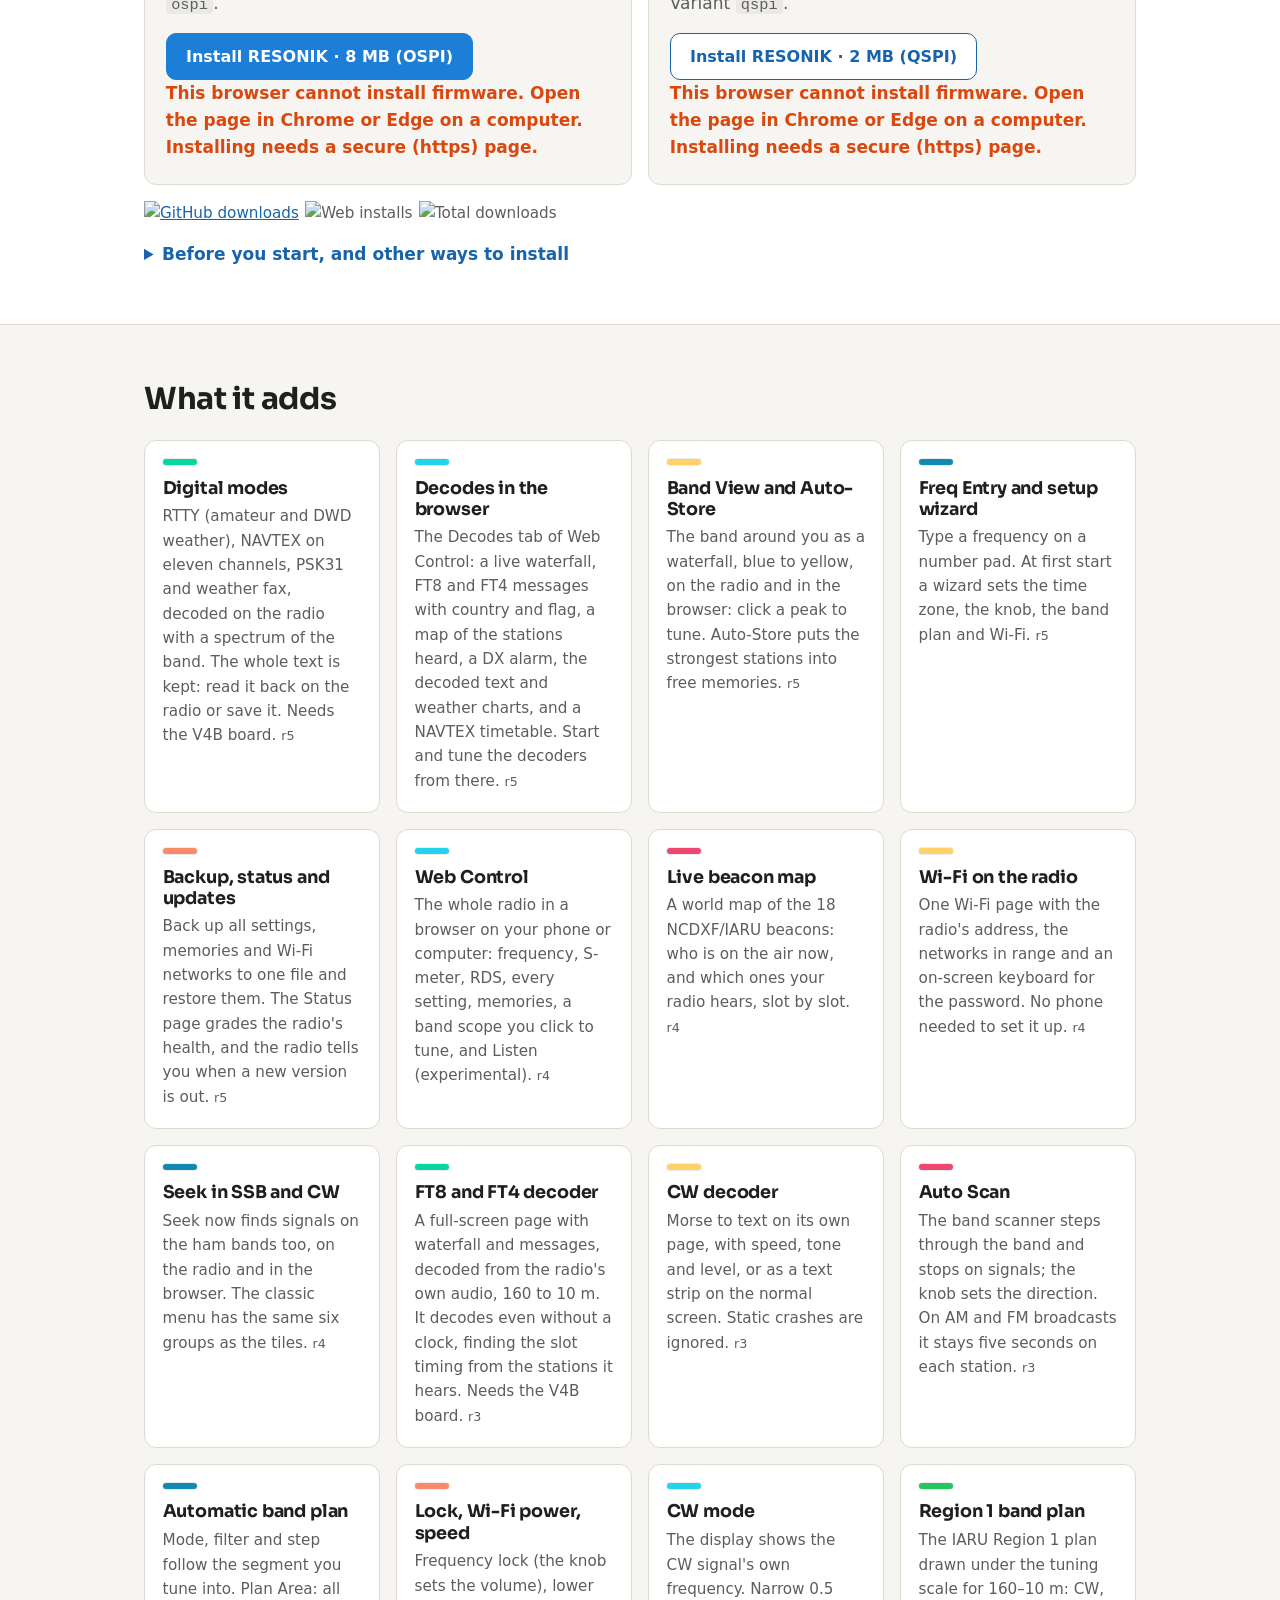
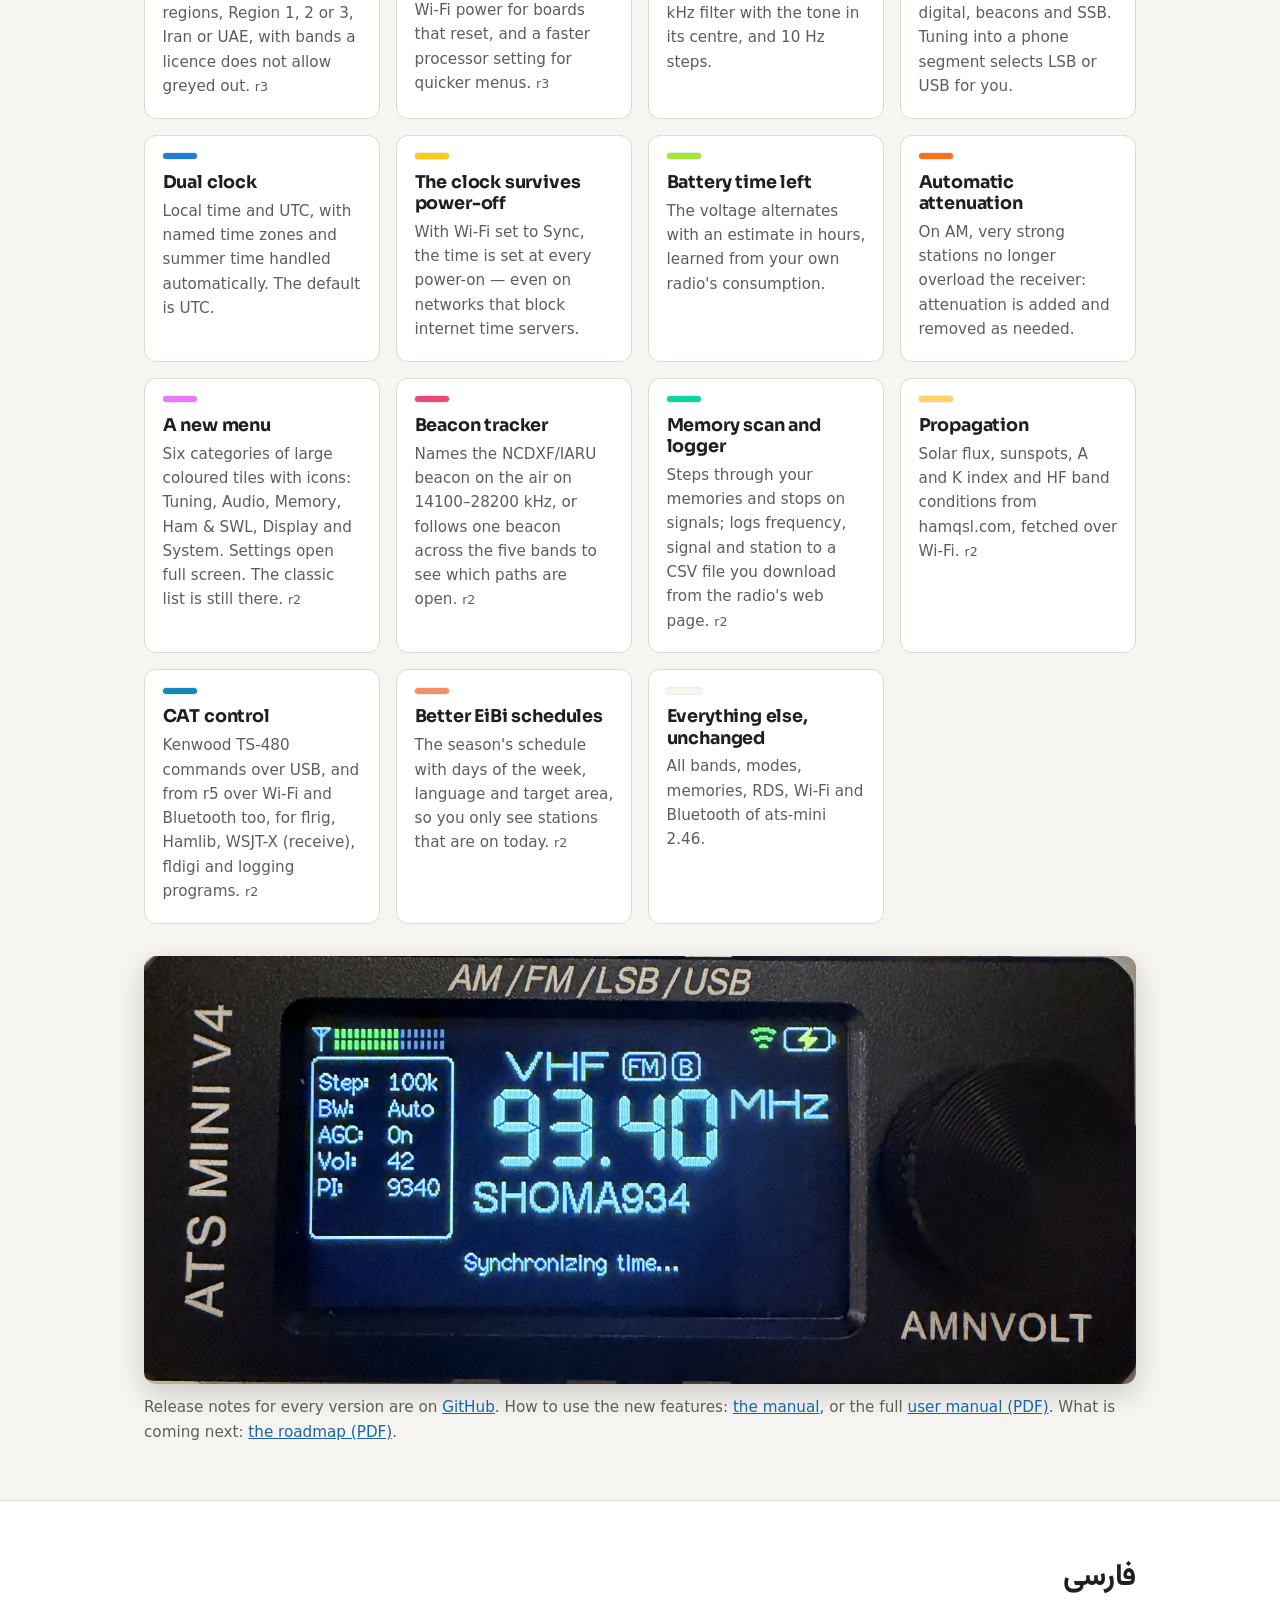
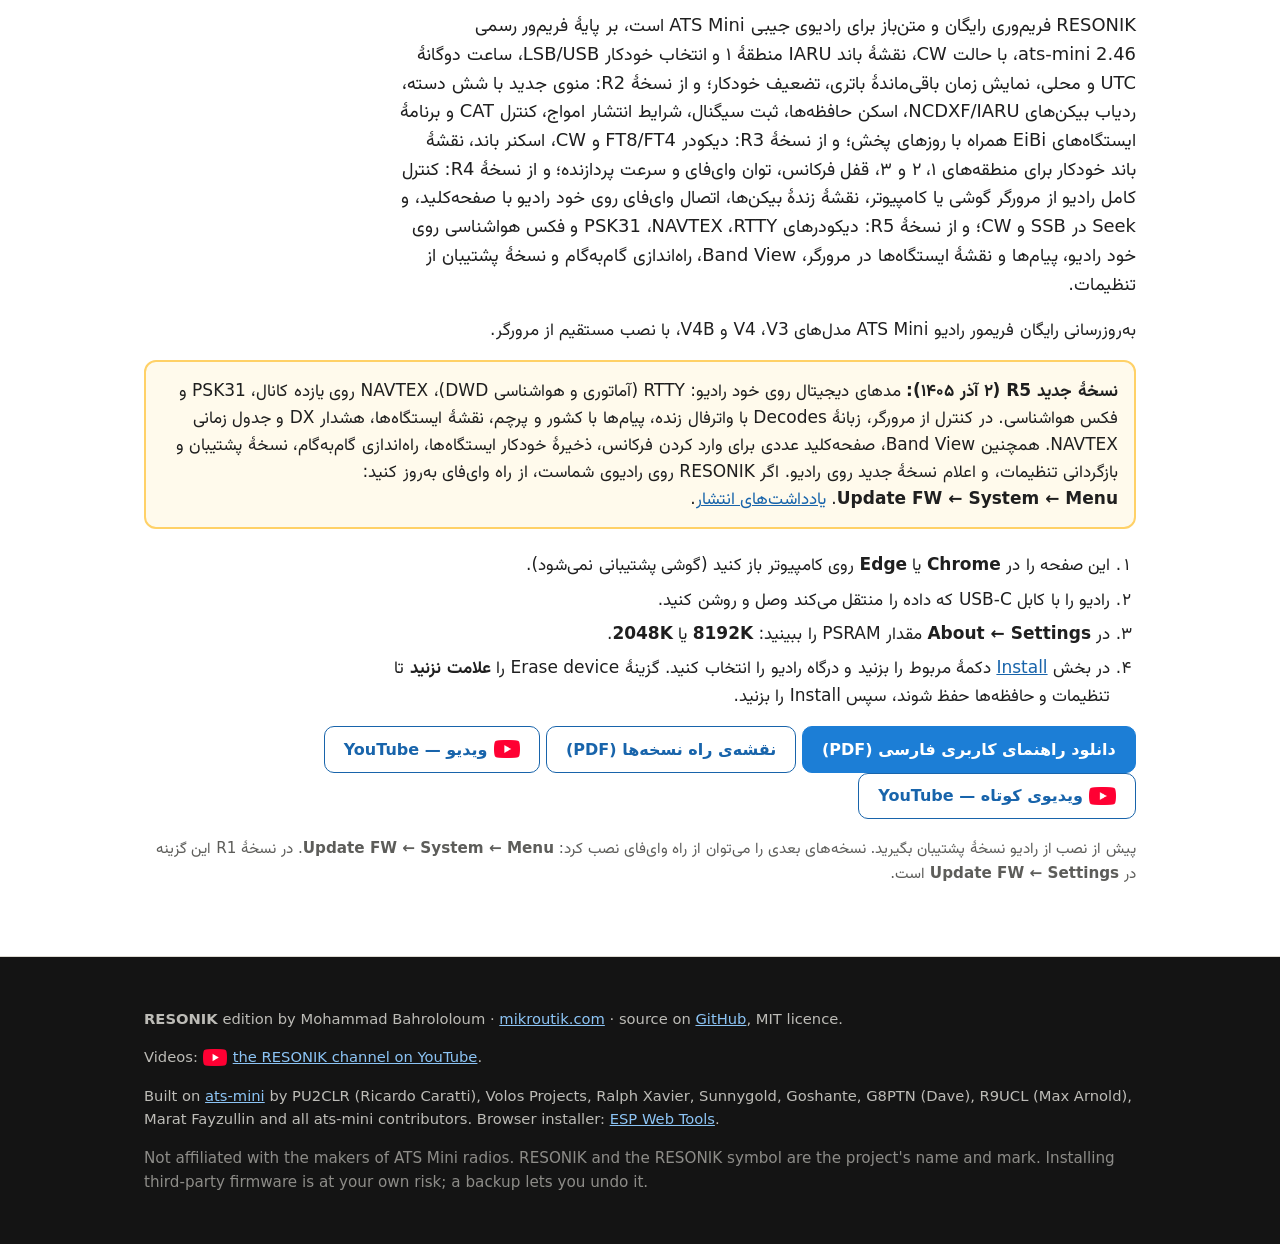
==== commit 7cf71e19: "Release preparation for R5: roadmap (R5 released, 23 Nov 2026), site text, README, both PDF manuals " ====
--- a/website/index.html
+++ b/website/index.html
@@ -4,9 +4,9 @@
   <meta charset="utf-8">
   <meta name="viewport" content="width=device-width, initial-scale=1">
   <title>ATS Mini V4 Firmware for the SI4732 Radio · RESONIK</title>
-  <meta name="description" content="Free, open-source ATS Mini firmware: CW mode, Region 1 band plan, beacon tracker, memory scan, logger, CAT control and a new menu. Install from your browser.">
+  <meta name="description" content="Free, open-source ATS Mini firmware: FT8, CW, RTTY, NAVTEX and weather fax decoders, control from your phone, band plan, beacon tracker, new menu. Install from your browser.">
   <meta property="og:title" content="ATS Mini V4 Firmware for the SI4732 Radio · RESONIK">
-  <meta property="og:description" content="CW mode, Region 1 band plan, beacon tracker, memory scan, CAT control, a new tile menu and more for the ATS Mini pocket receiver. Install from your browser.">
+  <meta property="og:description" content="FT8, CW, RTTY, NAVTEX and weather fax decoders, control from your phone or computer, band plan, beacon tracker and a new tile menu for the ATS Mini pocket receiver. Install from your browser.">
   <meta property="og:type" content="website">
   <meta property="og:url" content="https://resonik.mikroutik.com/">
   <meta property="og:image" content="https://resonik.mikroutik.com/img/radio-front.jpg">
@@ -19,7 +19,7 @@
     "url": "https://resonik.mikroutik.com/",
     "applicationCategory": "UtilitiesApplication",
     "operatingSystem": "ATS Mini receiver (ESP32-S3 + SI4732)",
-    "softwareVersion": "v2.46-r4",
+    "softwareVersion": "v2.46-r5",
     "license": "https://opensource.org/licenses/MIT",
     "isAccessibleForFree": true,
     "offers": { "@type": "Offer", "price": "0", "priceCurrency": "USD" },
@@ -57,9 +57,9 @@
     <section class="hero">
       <div class="wrap hero-in">
         <div>
-          <p class="kicker">ATS Mini firmware · <span class="badge">v2.46-r4</span> · 20 November 2026</p>
+          <p class="kicker">ATS Mini firmware · <span class="badge">v2.46-r5</span> · 23 November 2026</p>
           <h1>A sharper ATS Mini, for listeners and radio amateurs.</h1>
-          <p class="lead">RESONIK is free, open-source firmware for the ATS Mini pocket receiver (ESP32-S3 + SI4732). It keeps everything the official <a href="https://github.com/esp32-si4732/ats-mini" rel="noopener">ats-mini</a> firmware does and adds full control from your phone or computer, FT8, FT4 and CW decoders, a band scanner, an automatic band plan, a dual clock, a beacon tracker, a new menu and more.</p>
+          <p class="lead">RESONIK is free, open-source firmware for the ATS Mini pocket receiver (ESP32-S3 + SI4732). It keeps everything the official <a href="https://github.com/esp32-si4732/ats-mini" rel="noopener">ats-mini</a> firmware does and adds full control from your phone or computer, decoders for FT8, FT4, CW, RTTY, NAVTEX, PSK31 and weather fax, a band view, an automatic band plan, a dual clock, a beacon tracker, a new menu and more.</p>
           <p class="hint">Free firmware update for the ATS Mini V3, V4 and V4B (ESP32-S3 + SI4732), with a one-click browser installer.</p>
           <div class="keys">
             <a class="btn primary" href="#install">Install from your browser</a>
@@ -79,8 +79,7 @@
         <h2>Install</h2>
         <p class="lead">Straight from this page, over USB. No software to install, and your settings, memories and Wi-Fi networks are kept.</p>
         <div class="beta">
-          <p><b>New: R4.1 (20 November 2026).</b> Brought up to ats-mini 2.46: mute and squelch now hold across band and mode changes, and the CW decoder page no longer turns the sound down. <a href="https://github.com/ep3mhb/resonik-ats-mini/releases/tag/v2.46-r4" rel="noopener">Release notes</a>.</p>
-          <p><b>R4 (15 November 2026).</b> Web Control: the whole radio in your phone's or computer's browser, with a band scope and a live beacon map. Wi-Fi set up on the radio itself with an on-screen keyboard. Seek in SSB and CW, and the classic menu with the six groups. Already on R2, R3 or R4? Update over Wi-Fi: <span class="ui">Menu → System → Update FW</span>. <a href="https://github.com/ep3mhb/resonik-ats-mini/releases/tag/v2.45-r4" rel="noopener">Release notes</a>.</p>
+          <p><b>New: R5 (23 November 2026).</b> Digital modes on the radio: RTTY (amateur and DWD weather), NAVTEX on eleven channels, PSK31 and weather fax. In Web Control, a Decodes tab with the live waterfall, decodes with country and flag, a map, a DX alarm and a NAVTEX timetable. Also Band View, Freq Entry, Auto-Store, a setup wizard, backup and restore, and a notice on the radio when a new version is out. Already on RESONIK? Update over Wi-Fi: <span class="ui">Menu → System → Update FW</span>. <a href="https://github.com/ep3mhb/resonik-ats-mini/releases/tag/v2.46-r5" rel="noopener">Release notes</a>.</p>
         </div>
 
         <ol class="steps">
@@ -118,7 +117,7 @@
             <li><b>Back up first.</b> A full copy of the radio's flash lets you return to exactly what you have now. See the upstream <a href="https://esp32-si4732.github.io/ats-mini/recovery.html" rel="noopener">backup and recovery guide</a>.</li>
             <li><b>The port does not appear?</b> Try another cable (many are charge-only) or another USB port, and close any other program using the radio.</li>
             <li><b>Already on RESONIK?</b> Later versions install over Wi-Fi: <span class="ui">Menu → System → Update FW</span> (on r1: <span class="ui">Settings → Update FW</span>).</li>
-            <li><b>By hand with esptool-js or esptool:</b> download <code>resonik-ats-mini-v2.46-r4-ospi.zip</code> (or <code>-qspi</code>) from <a href="https://github.com/ep3mhb/resonik-ats-mini/releases/latest" rel="noopener">GitHub</a> and flash <code>ats-mini.ino.bootloader.bin</code> at <code>0x0</code>, <code>ats-mini.ino.partitions.bin</code> at <code>0x8000</code>, <code>boot_app0.bin</code> at <code>0xe000</code> and <code>ats-mini.ino.bin</code> at <code>0x10000</code>.</li>
+            <li><b>By hand with esptool-js or esptool:</b> download <code>resonik-ats-mini-v2.46-r5-ospi.zip</code> (or <code>-qspi</code>) from <a href="https://github.com/ep3mhb/resonik-ats-mini/releases/latest" rel="noopener">GitHub</a> and flash <code>ats-mini.ino.bootloader.bin</code> at <code>0x0</code>, <code>ats-mini.ino.partitions.bin</code> at <code>0x8000</code>, <code>boot_app0.bin</code> at <code>0xe000</code> and <code>ats-mini.ino.bin</code> at <code>0x10000</code>.</li>
             <li><b>Going back</b> to the official firmware is the same procedure with the official files.</li>
           </ul>
         </details>
@@ -129,13 +128,18 @@
       <div class="wrap">
         <h2>What it adds</h2>
         <div class="grid">
+          <article class="feat"><i style="--c:#06D7A0"></i><h3>Digital modes</h3><p>RTTY (amateur and DWD weather), NAVTEX on eleven channels, PSK31 and weather fax, decoded on the radio with a spectrum of the band. The whole text is kept: read it back on the radio or save it. Needs the V4B board. <small>r5</small></p></article>
+          <article class="feat"><i style="--c:#22d3ee"></i><h3>Decodes in the browser</h3><p>The Decodes tab of Web Control: a live waterfall, FT8 and FT4 messages with country and flag, a map of the stations heard, a DX alarm, the decoded text and weather charts, and a NAVTEX timetable. Start and tune the decoders from there. <small>r5</small></p></article>
+          <article class="feat"><i style="--c:#FFD167"></i><h3>Band View and Auto-Store</h3><p>The band around you as a waterfall, blue to yellow, on the radio and in the browser: click a peak to tune. Auto-Store puts the strongest stations into free memories. <small>r5</small></p></article>
+          <article class="feat"><i style="--c:#108AB1"></i><h3>Freq Entry and setup wizard</h3><p>Type a frequency on a number pad. At first start a wizard sets the time zone, the knob, the band plan and Wi-Fi. <small>r5</small></p></article>
+          <article class="feat"><i style="--c:#F78C6A"></i><h3>Backup, status and updates</h3><p>Back up all settings, memories and Wi-Fi networks to one file and restore them. The Status page grades the radio's health, and the radio tells you when a new version is out. <small>r5</small></p></article>
           <article class="feat"><i style="--c:#22d3ee"></i><h3>Web Control</h3><p>The whole radio in a browser on your phone or computer: frequency, S-meter, RDS, every setting, memories, a band scope you click to tune, and Listen (experimental). <small>r4</small></p></article>
           <article class="feat"><i style="--c:#F04770"></i><h3>Live beacon map</h3><p>A world map of the 18 NCDXF/IARU beacons: who is on the air now, and which ones your radio hears, slot by slot. <small>r4</small></p></article>
           <article class="feat"><i style="--c:#FFD167"></i><h3>Wi-Fi on the radio</h3><p>One Wi-Fi page with the radio's address, the networks in range and an on-screen keyboard for the password. No phone needed to set it up. <small>r4</small></p></article>
           <article class="feat"><i style="--c:#108AB1"></i><h3>Seek in SSB and CW</h3><p>Seek now finds signals on the ham bands too, on the radio and in the browser. The classic menu has the same six groups as the tiles. <small>r4</small></p></article>
           <article class="feat"><i style="--c:#06D7A0"></i><h3>FT8 and FT4 decoder</h3><p>A full-screen page with waterfall and messages, decoded from the radio's own audio, 160 to 10 m. It decodes even without a clock, finding the slot timing from the stations it hears. Needs the V4B board. <small>r3</small></p></article>
           <article class="feat"><i style="--c:#FFD167"></i><h3>CW decoder</h3><p>Morse to text on its own page, with speed, tone and level, or as a text strip on the normal screen. Static crashes are ignored. <small>r3</small></p></article>
-          <article class="feat"><i style="--c:#F04770"></i><h3>Band scanner</h3><p>Steps through the band and stops on signals; the knob sets the direction. On AM and FM broadcasts it stays five seconds on each station. <small>r3</small></p></article>
+          <article class="feat"><i style="--c:#F04770"></i><h3>Auto Scan</h3><p>The band scanner steps through the band and stops on signals; the knob sets the direction. On AM and FM broadcasts it stays five seconds on each station. <small>r3</small></p></article>
           <article class="feat"><i style="--c:#108AB1"></i><h3>Automatic band plan</h3><p>Mode, filter and step follow the segment you tune into. Plan Area: all regions, Region 1, 2 or 3, Iran or UAE, with bands a licence does not allow greyed out. <small>r3</small></p></article>
           <article class="feat"><i style="--c:#F78C6A"></i><h3>Lock, Wi-Fi power, speed</h3><p>Frequency lock (the knob sets the volume), lower Wi-Fi power for boards that reset, and a faster processor setting for quicker menus. <small>r3</small></p></article>
           <article class="feat"><i style="--c:#22d3ee"></i><h3>CW mode</h3><p>The display shows the CW signal's own frequency. Narrow 0.5 kHz filter with the tone in its centre, and 10 Hz steps.</p></article>
@@ -148,7 +152,7 @@
           <article class="feat"><i style="--c:#F04770"></i><h3>Beacon tracker</h3><p>Names the NCDXF/IARU beacon on the air on 14100–28200 kHz, or follows one beacon across the five bands to see which paths are open. <small>r2</small></p></article>
           <article class="feat"><i style="--c:#06D7A0"></i><h3>Memory scan and logger</h3><p>Steps through your memories and stops on signals; logs frequency, signal and station to a CSV file you download from the radio's web page. <small>r2</small></p></article>
           <article class="feat"><i style="--c:#FFD167"></i><h3>Propagation</h3><p>Solar flux, sunspots, A and K index and HF band conditions from hamqsl.com, fetched over Wi-Fi. <small>r2</small></p></article>
-          <article class="feat"><i style="--c:#108AB1"></i><h3>CAT control</h3><p>Kenwood TS-480 commands over USB, for flrig, Hamlib, WSJT-X (receive), fldigi and logging programs. <small>r2</small></p></article>
+          <article class="feat"><i style="--c:#108AB1"></i><h3>CAT control</h3><p>Kenwood TS-480 commands over USB, and from r5 over Wi-Fi and Bluetooth too, for flrig, Hamlib, WSJT-X (receive), fldigi and logging programs. <small>r2</small></p></article>
           <article class="feat"><i style="--c:#F78C6A"></i><h3>Better EiBi schedules</h3><p>The season's schedule with days of the week, language and target area, so you only see stations that are on today. <small>r2</small></p></article>
           <article class="feat"><i style="--c:#F6F5F1"></i><h3>Everything else, unchanged</h3><p>All bands, modes, memories, RDS, Wi-Fi and Bluetooth of ats-mini 2.46.</p></article>
         </div>
@@ -162,9 +166,9 @@
     <section id="fa" class="band fa" lang="fa" dir="rtl">
       <div class="wrap">
         <h2>فارسی</h2>
-        <p class="lead">RESONIK فریم‌وری رایگان و متن‌باز برای رادیوی جیبی <bdi>ATS Mini</bdi> است، بر پایهٔ فریم‌ور رسمی <bdi>ats-mini 2.46</bdi>، با حالت <bdi>CW</bdi>، نقشهٔ باند <bdi>IARU</bdi> منطقهٔ ۱ و انتخاب خودکار <bdi>LSB/USB</bdi>، ساعت دوگانهٔ <bdi>UTC</bdi> و محلی، نمایش زمان باقی‌ماندهٔ باتری، تضعیف خودکار؛ و از نسخهٔ <bdi>R2</bdi>: منوی جدید با شش دسته، ردیاب بیکن‌های <bdi>NCDXF/IARU</bdi>، اسکن حافظه‌ها، ثبت سیگنال، شرایط انتشار امواج، کنترل <bdi>CAT</bdi> و برنامهٔ ایستگاه‌های <bdi>EiBi</bdi> همراه با روزهای پخش؛ و از نسخهٔ <bdi>R3</bdi>: دیکودر <bdi>FT8/FT4</bdi> و <bdi>CW</bdi>، اسکنر باند، نقشهٔ باند خودکار برای منطقه‌های ۱، ۲ و ۳، قفل فرکانس، توان وای‌فای و سرعت پردازنده؛ و از نسخهٔ <bdi>R4</bdi>: کنترل کامل رادیو از مرورگر گوشی یا کامپیوتر، نقشهٔ زندهٔ بیکن‌ها، اتصال وای‌فای روی خود رادیو با صفحه‌کلید، و <bdi>Seek</bdi> در <bdi>SSB</bdi> و <bdi>CW</bdi>.</p>
+        <p class="lead">RESONIK فریم‌وری رایگان و متن‌باز برای رادیوی جیبی <bdi>ATS Mini</bdi> است، بر پایهٔ فریم‌ور رسمی <bdi style="white-space:nowrap">ats-mini 2.46</bdi>، با حالت <bdi>CW</bdi>، نقشهٔ باند <bdi>IARU</bdi> منطقهٔ ۱ و انتخاب خودکار <bdi>LSB/USB</bdi>، ساعت دوگانهٔ <bdi>UTC</bdi> و محلی، نمایش زمان باقی‌ماندهٔ باتری، تضعیف خودکار؛ و از نسخهٔ <bdi>R2</bdi>: منوی جدید با شش دسته، ردیاب بیکن‌های <bdi>NCDXF/IARU</bdi>، اسکن حافظه‌ها، ثبت سیگنال، شرایط انتشار امواج، کنترل <bdi>CAT</bdi> و برنامهٔ ایستگاه‌های <bdi>EiBi</bdi> همراه با روزهای پخش؛ و از نسخهٔ <bdi>R3</bdi>: دیکودر <bdi>FT8/FT4</bdi> و <bdi>CW</bdi>، اسکنر باند، نقشهٔ باند خودکار برای منطقه‌های ۱، ۲ و ۳، قفل فرکانس، توان وای‌فای و سرعت پردازنده؛ و از نسخهٔ <bdi>R4</bdi>: کنترل کامل رادیو از مرورگر گوشی یا کامپیوتر، نقشهٔ زندهٔ بیکن‌ها، اتصال وای‌فای روی خود رادیو با صفحه‌کلید، و <bdi>Seek</bdi> در <bdi>SSB</bdi> و <bdi>CW</bdi>؛ و از نسخهٔ <bdi>R5</bdi>: دیکودرهای <bdi>RTTY</bdi>، <bdi>NAVTEX</bdi>، <bdi>PSK31</bdi> و فکس هواشناسی روی خود رادیو، پیام‌ها و نقشهٔ ایستگاه‌ها در مرورگر، <bdi>Band View</bdi>، راه‌اندازی گام‌به‌گام و نسخهٔ پشتیبان از تنظیمات.</p>
         <p>به‌روزرسانی رایگان فریمور رادیو <bdi>ATS Mini</bdi> مدل‌های <bdi>V3</bdi>، <bdi>V4</bdi> و <bdi>V4B</bdi>، با نصب مستقیم از مرورگر.</p>
-        <div class="beta"><p><b>نسخهٔ جدید <bdi>R4</bdi> (۲۴ آبان ۱۴۰۵):</b> کنترل کامل رادیو از مرورگر با نمای باند و نقشهٔ زندهٔ بیکن‌ها، اتصال وای‌فای روی خود رادیو با صفحه‌کلید، <bdi>Seek</bdi> در <bdi>SSB</bdi> و <bdi>CW</bdi> و منوی کلاسیک با شش دسته. اگر <bdi>R2</bdi> یا <bdi>R3</bdi> دارید، از راه وای‌فای به‌روز کنید: <span class="ui"><bdi>Menu</bdi> ← <bdi>System</bdi> ← <bdi>Update FW</bdi></span>. <a href="https://github.com/ep3mhb/resonik-ats-mini/releases/tag/v2.45-r4" rel="noopener">یادداشت‌های انتشار</a>.</p></div>
+        <div class="beta"><p><b>نسخهٔ جدید <bdi>R5</bdi> (۲ آذر ۱۴۰۵):</b> مدهای دیجیتال روی خود رادیو: <bdi>RTTY</bdi> (آماتوری و هواشناسی <bdi>DWD</bdi>)، <bdi>NAVTEX</bdi> روی یازده کانال، <bdi>PSK31</bdi> و فکس هواشناسی. در کنترل از مرورگر، زبانهٔ <bdi>Decodes</bdi> با واترفال زنده، پیام‌ها با کشور و پرچم، نقشهٔ ایستگاه‌ها، هشدار <bdi>DX</bdi> و جدول زمانی <bdi>NAVTEX</bdi>. همچنین <bdi>Band View</bdi>، صفحه‌کلید عددی برای وارد کردن فرکانس، ذخیرهٔ خودکار ایستگاه‌ها، راه‌اندازی گام‌به‌گام، نسخهٔ پشتیبان و بازگردانی تنظیمات، و اعلام نسخهٔ جدید روی رادیو. اگر RESONIK روی رادیوی شماست، از راه وای‌فای به‌روز کنید: <span class="ui"><bdi>Menu</bdi> ← <bdi>System</bdi> ← <bdi>Update FW</bdi></span>. <a href="https://github.com/ep3mhb/resonik-ats-mini/releases/tag/v2.46-r5" rel="noopener">یادداشت‌های انتشار</a>.</p></div>
         <ol class="steps">
           <li>این صفحه را در <b>Chrome</b> یا <b>Edge</b> روی کامپیوتر باز کنید (گوشی پشتیبانی نمی‌شود).</li>
           <li>رادیو را با کابل <bdi>USB-C</bdi> که داده را منتقل می‌کند وصل و روشن کنید.</li>
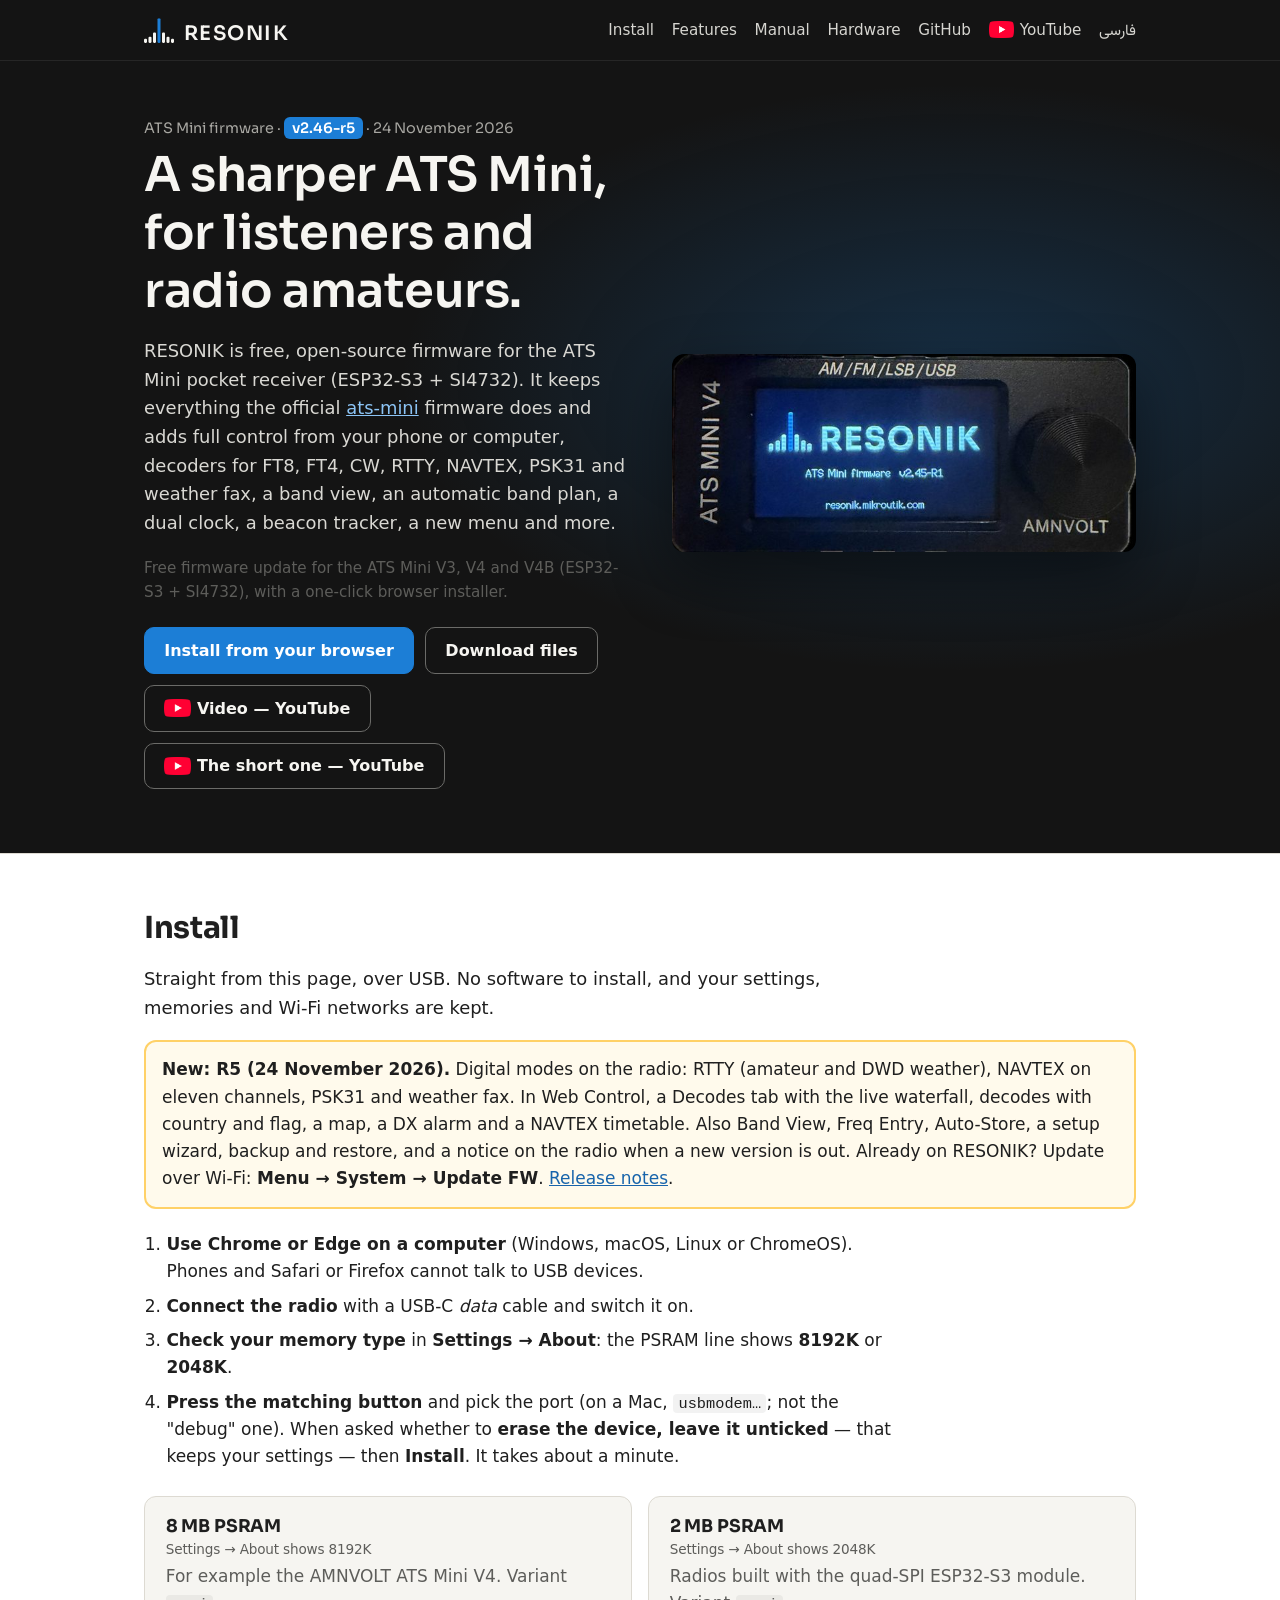
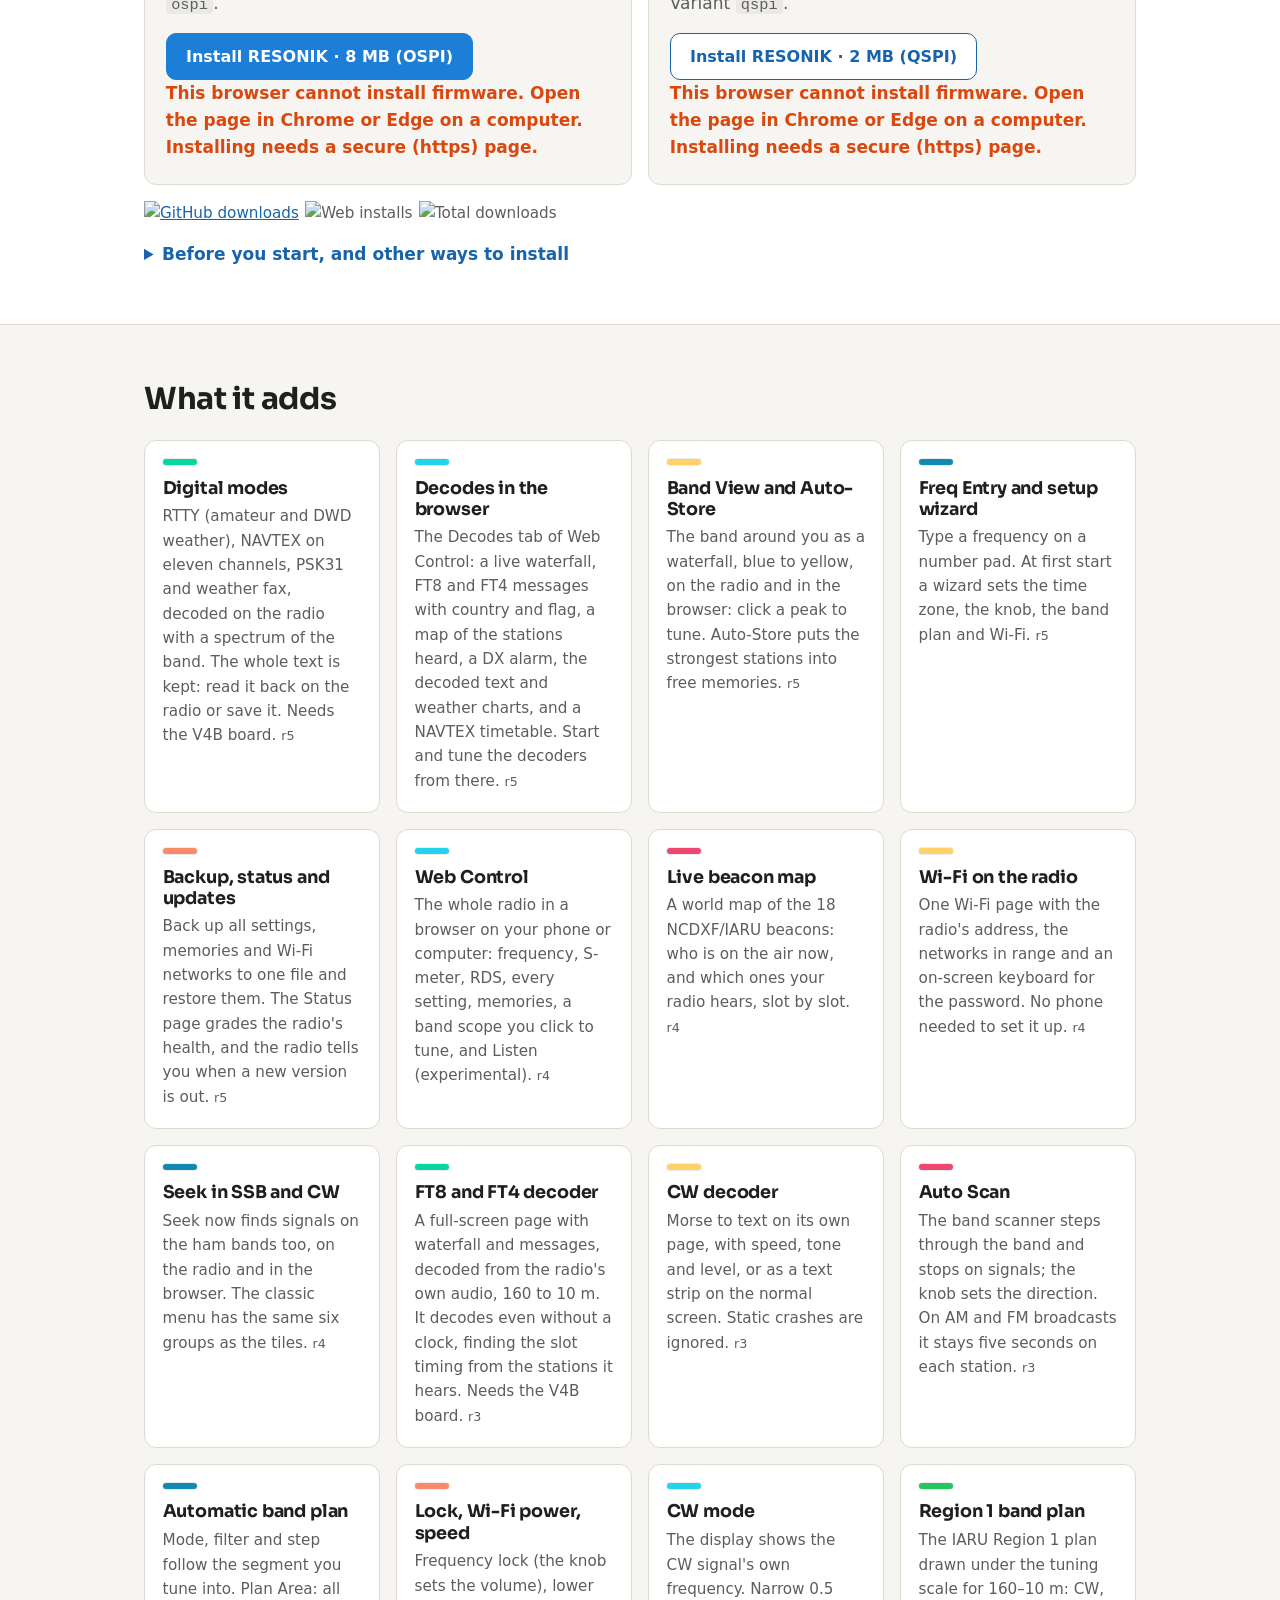
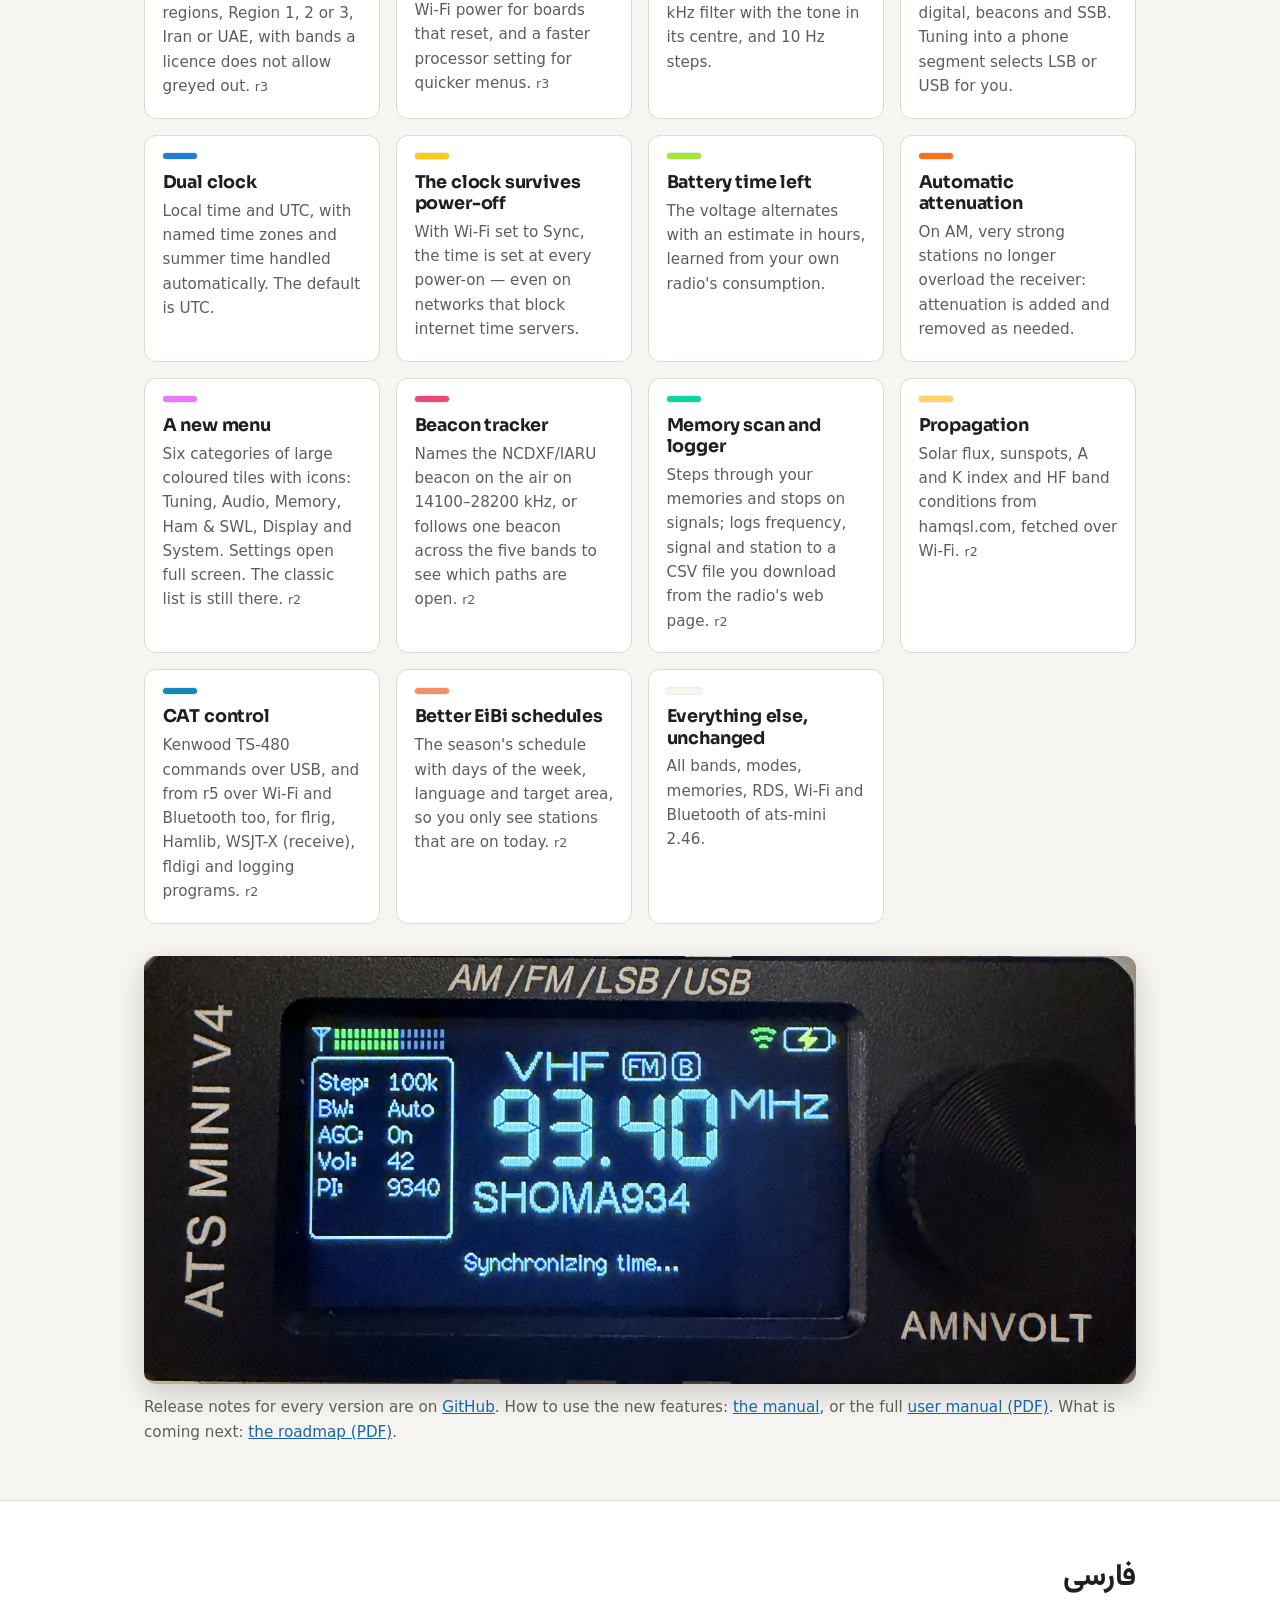
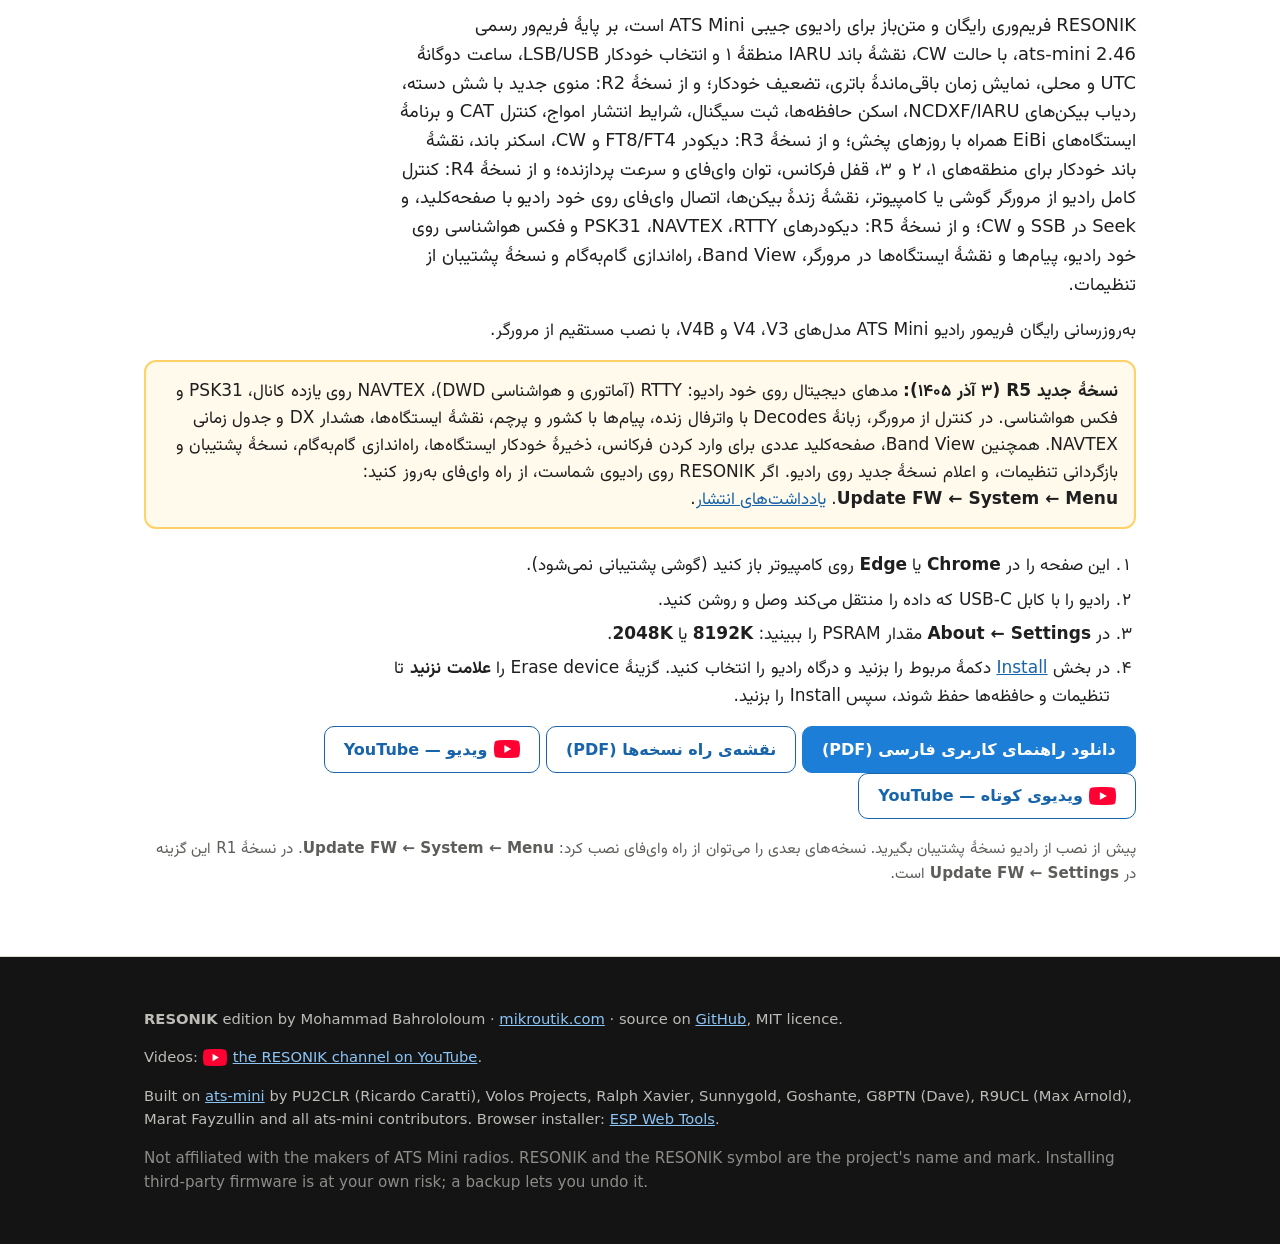
==== commit 096b994a: "R5 release preparation: changelog of v2.46-r5 (24 Nov 2026) with its intro line; release date 24 Nov" ====
--- a/website/index.html
+++ b/website/index.html
@@ -57,7 +57,7 @@
     <section class="hero">
       <div class="wrap hero-in">
         <div>
-          <p class="kicker">ATS Mini firmware · <span class="badge">v2.46-r5</span> · 23 November 2026</p>
+          <p class="kicker">ATS Mini firmware · <span class="badge">v2.46-r5</span> · 24 November 2026</p>
           <h1>A sharper ATS Mini, for listeners and radio amateurs.</h1>
           <p class="lead">RESONIK is free, open-source firmware for the ATS Mini pocket receiver (ESP32-S3 + SI4732). It keeps everything the official <a href="https://github.com/esp32-si4732/ats-mini" rel="noopener">ats-mini</a> firmware does and adds full control from your phone or computer, decoders for FT8, FT4, CW, RTTY, NAVTEX, PSK31 and weather fax, a band view, an automatic band plan, a dual clock, a beacon tracker, a new menu and more.</p>
           <p class="hint">Free firmware update for the ATS Mini V3, V4 and V4B (ESP32-S3 + SI4732), with a one-click browser installer.</p>
@@ -79,7 +79,7 @@
         <h2>Install</h2>
         <p class="lead">Straight from this page, over USB. No software to install, and your settings, memories and Wi-Fi networks are kept.</p>
         <div class="beta">
-          <p><b>New: R5 (23 November 2026).</b> Digital modes on the radio: RTTY (amateur and DWD weather), NAVTEX on eleven channels, PSK31 and weather fax. In Web Control, a Decodes tab with the live waterfall, decodes with country and flag, a map, a DX alarm and a NAVTEX timetable. Also Band View, Freq Entry, Auto-Store, a setup wizard, backup and restore, and a notice on the radio when a new version is out. Already on RESONIK? Update over Wi-Fi: <span class="ui">Menu → System → Update FW</span>. <a href="https://github.com/ep3mhb/resonik-ats-mini/releases/tag/v2.46-r5" rel="noopener">Release notes</a>.</p>
+          <p><b>New: R5 (24 November 2026).</b> Digital modes on the radio: RTTY (amateur and DWD weather), NAVTEX on eleven channels, PSK31 and weather fax. In Web Control, a Decodes tab with the live waterfall, decodes with country and flag, a map, a DX alarm and a NAVTEX timetable. Also Band View, Freq Entry, Auto-Store, a setup wizard, backup and restore, and a notice on the radio when a new version is out. Already on RESONIK? Update over Wi-Fi: <span class="ui">Menu → System → Update FW</span>. <a href="https://github.com/ep3mhb/resonik-ats-mini/releases/tag/v2.46-r5" rel="noopener">Release notes</a>.</p>
         </div>
 
         <ol class="steps">
@@ -168,7 +168,7 @@
         <h2>فارسی</h2>
         <p class="lead">RESONIK فریم‌وری رایگان و متن‌باز برای رادیوی جیبی <bdi>ATS Mini</bdi> است، بر پایهٔ فریم‌ور رسمی <bdi style="white-space:nowrap">ats-mini 2.46</bdi>، با حالت <bdi>CW</bdi>، نقشهٔ باند <bdi>IARU</bdi> منطقهٔ ۱ و انتخاب خودکار <bdi>LSB/USB</bdi>، ساعت دوگانهٔ <bdi>UTC</bdi> و محلی، نمایش زمان باقی‌ماندهٔ باتری، تضعیف خودکار؛ و از نسخهٔ <bdi>R2</bdi>: منوی جدید با شش دسته، ردیاب بیکن‌های <bdi>NCDXF/IARU</bdi>، اسکن حافظه‌ها، ثبت سیگنال، شرایط انتشار امواج، کنترل <bdi>CAT</bdi> و برنامهٔ ایستگاه‌های <bdi>EiBi</bdi> همراه با روزهای پخش؛ و از نسخهٔ <bdi>R3</bdi>: دیکودر <bdi>FT8/FT4</bdi> و <bdi>CW</bdi>، اسکنر باند، نقشهٔ باند خودکار برای منطقه‌های ۱، ۲ و ۳، قفل فرکانس، توان وای‌فای و سرعت پردازنده؛ و از نسخهٔ <bdi>R4</bdi>: کنترل کامل رادیو از مرورگر گوشی یا کامپیوتر، نقشهٔ زندهٔ بیکن‌ها، اتصال وای‌فای روی خود رادیو با صفحه‌کلید، و <bdi>Seek</bdi> در <bdi>SSB</bdi> و <bdi>CW</bdi>؛ و از نسخهٔ <bdi>R5</bdi>: دیکودرهای <bdi>RTTY</bdi>، <bdi>NAVTEX</bdi>، <bdi>PSK31</bdi> و فکس هواشناسی روی خود رادیو، پیام‌ها و نقشهٔ ایستگاه‌ها در مرورگر، <bdi>Band View</bdi>، راه‌اندازی گام‌به‌گام و نسخهٔ پشتیبان از تنظیمات.</p>
         <p>به‌روزرسانی رایگان فریمور رادیو <bdi>ATS Mini</bdi> مدل‌های <bdi>V3</bdi>، <bdi>V4</bdi> و <bdi>V4B</bdi>، با نصب مستقیم از مرورگر.</p>
-        <div class="beta"><p><b>نسخهٔ جدید <bdi>R5</bdi> (۲ آذر ۱۴۰۵):</b> مدهای دیجیتال روی خود رادیو: <bdi>RTTY</bdi> (آماتوری و هواشناسی <bdi>DWD</bdi>)، <bdi>NAVTEX</bdi> روی یازده کانال، <bdi>PSK31</bdi> و فکس هواشناسی. در کنترل از مرورگر، زبانهٔ <bdi>Decodes</bdi> با واترفال زنده، پیام‌ها با کشور و پرچم، نقشهٔ ایستگاه‌ها، هشدار <bdi>DX</bdi> و جدول زمانی <bdi>NAVTEX</bdi>. همچنین <bdi>Band View</bdi>، صفحه‌کلید عددی برای وارد کردن فرکانس، ذخیرهٔ خودکار ایستگاه‌ها، راه‌اندازی گام‌به‌گام، نسخهٔ پشتیبان و بازگردانی تنظیمات، و اعلام نسخهٔ جدید روی رادیو. اگر RESONIK روی رادیوی شماست، از راه وای‌فای به‌روز کنید: <span class="ui"><bdi>Menu</bdi> ← <bdi>System</bdi> ← <bdi>Update FW</bdi></span>. <a href="https://github.com/ep3mhb/resonik-ats-mini/releases/tag/v2.46-r5" rel="noopener">یادداشت‌های انتشار</a>.</p></div>
+        <div class="beta"><p><b>نسخهٔ جدید <bdi>R5</bdi> (۳ آذر ۱۴۰۵):</b> مدهای دیجیتال روی خود رادیو: <bdi>RTTY</bdi> (آماتوری و هواشناسی <bdi>DWD</bdi>)، <bdi>NAVTEX</bdi> روی یازده کانال، <bdi>PSK31</bdi> و فکس هواشناسی. در کنترل از مرورگر، زبانهٔ <bdi>Decodes</bdi> با واترفال زنده، پیام‌ها با کشور و پرچم، نقشهٔ ایستگاه‌ها، هشدار <bdi>DX</bdi> و جدول زمانی <bdi>NAVTEX</bdi>. همچنین <bdi>Band View</bdi>، صفحه‌کلید عددی برای وارد کردن فرکانس، ذخیرهٔ خودکار ایستگاه‌ها، راه‌اندازی گام‌به‌گام، نسخهٔ پشتیبان و بازگردانی تنظیمات، و اعلام نسخهٔ جدید روی رادیو. اگر RESONIK روی رادیوی شماست، از راه وای‌فای به‌روز کنید: <span class="ui"><bdi>Menu</bdi> ← <bdi>System</bdi> ← <bdi>Update FW</bdi></span>. <a href="https://github.com/ep3mhb/resonik-ats-mini/releases/tag/v2.46-r5" rel="noopener">یادداشت‌های انتشار</a>.</p></div>
         <ol class="steps">
           <li>این صفحه را در <b>Chrome</b> یا <b>Edge</b> روی کامپیوتر باز کنید (گوشی پشتیبانی نمی‌شود).</li>
           <li>رادیو را با کابل <bdi>USB-C</bdi> که داده را منتقل می‌کند وصل و روشن کنید.</li>
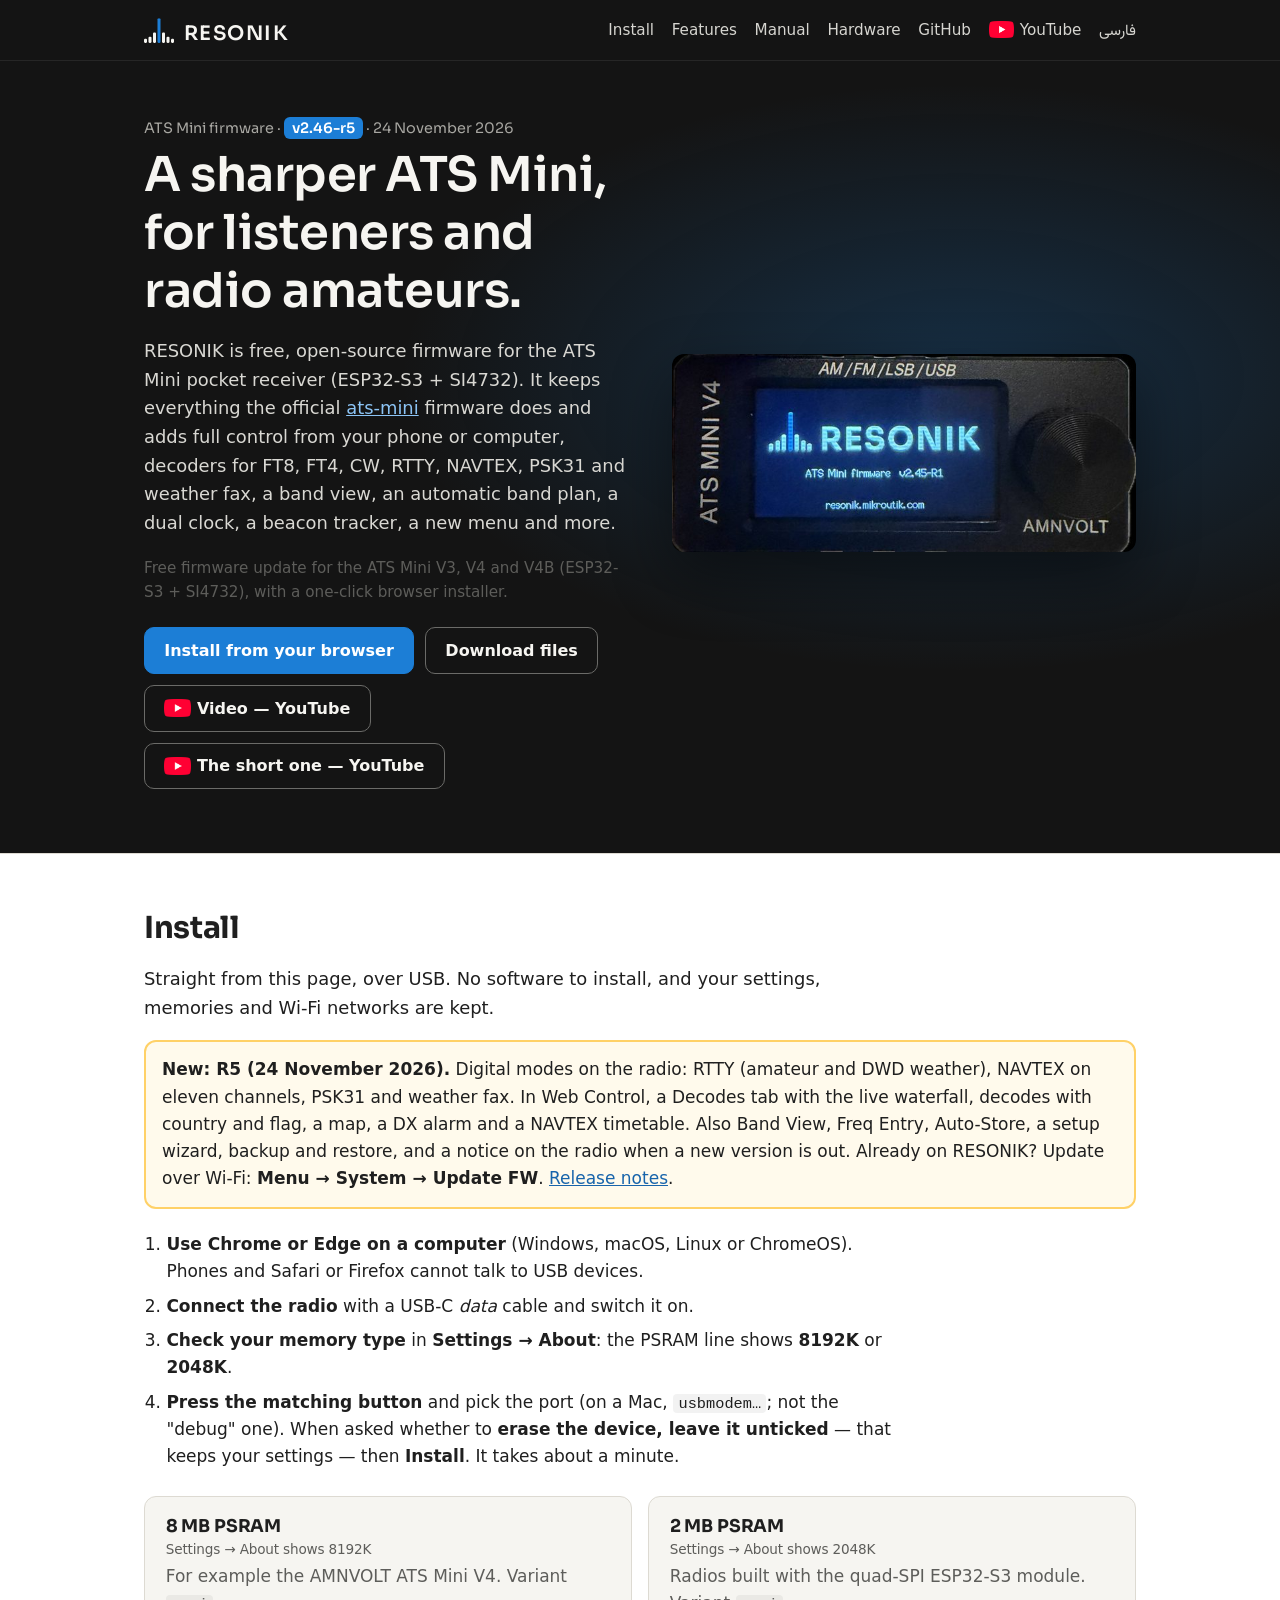
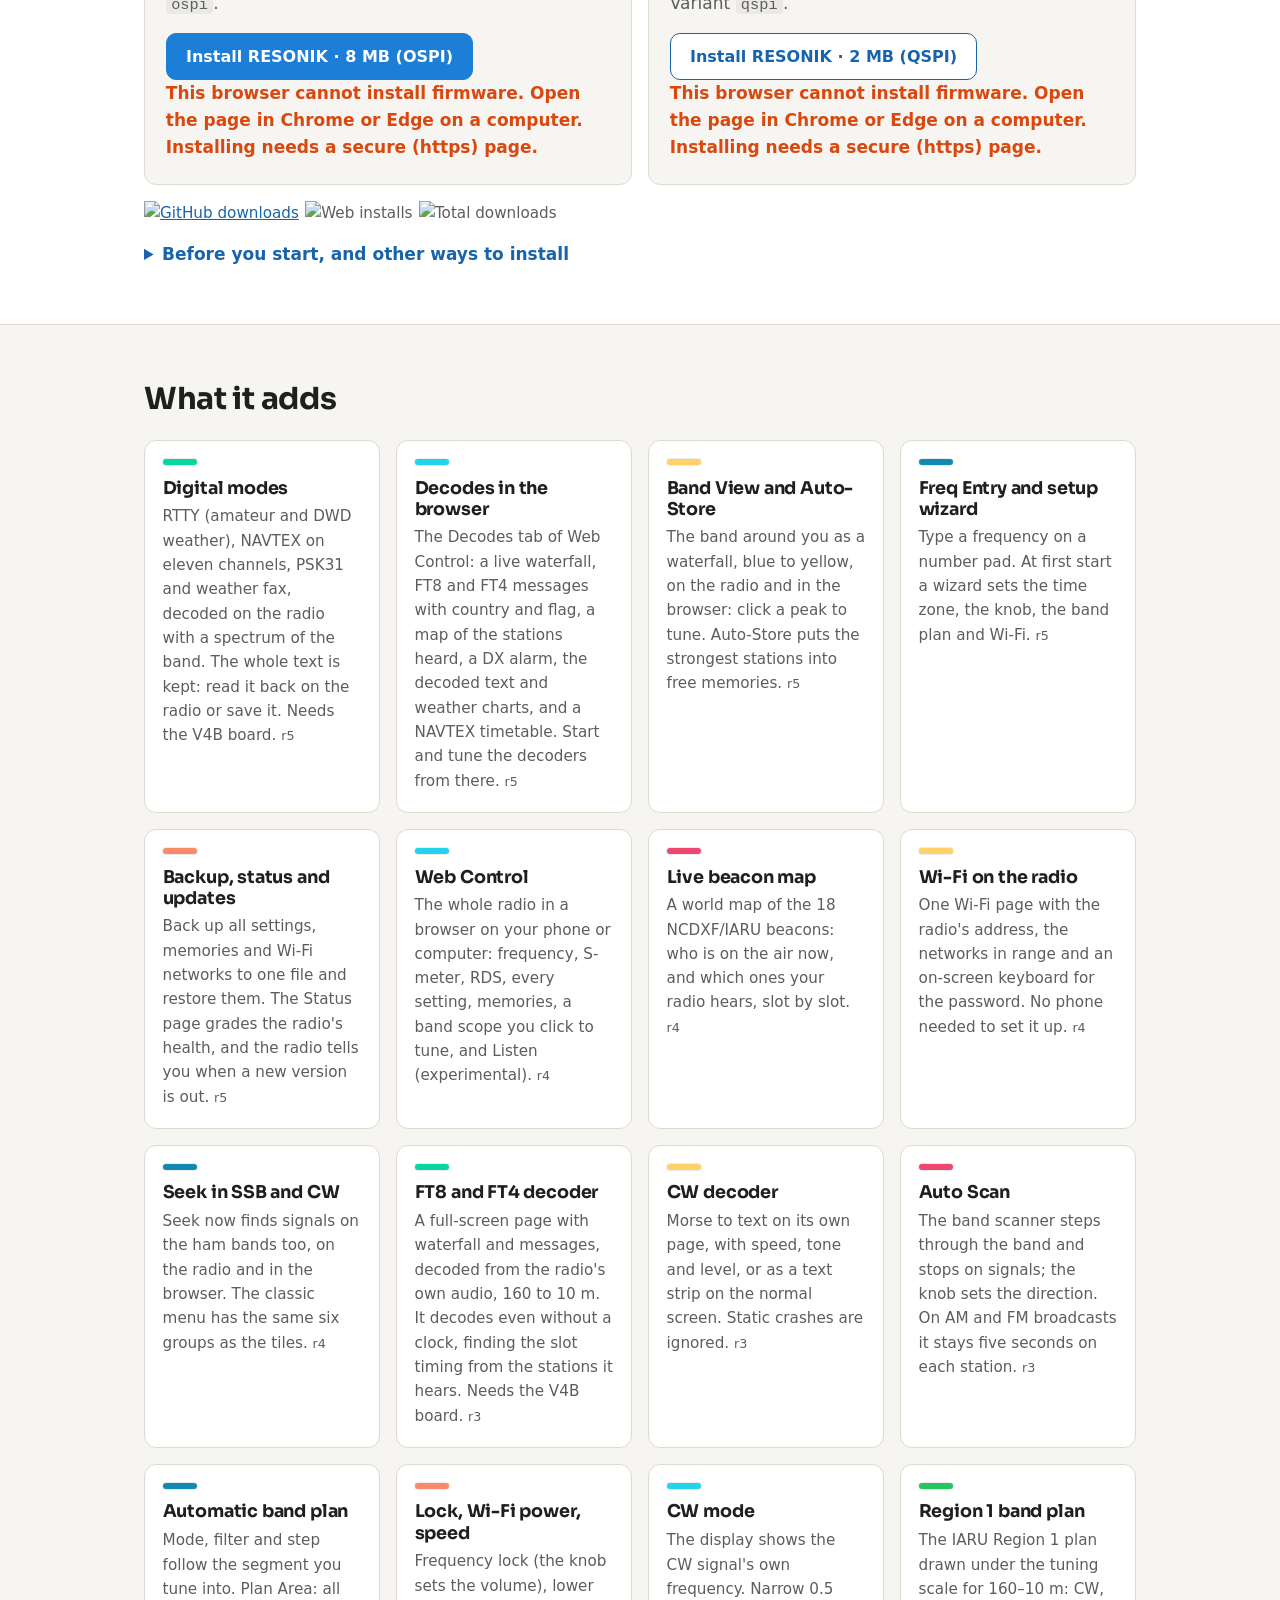
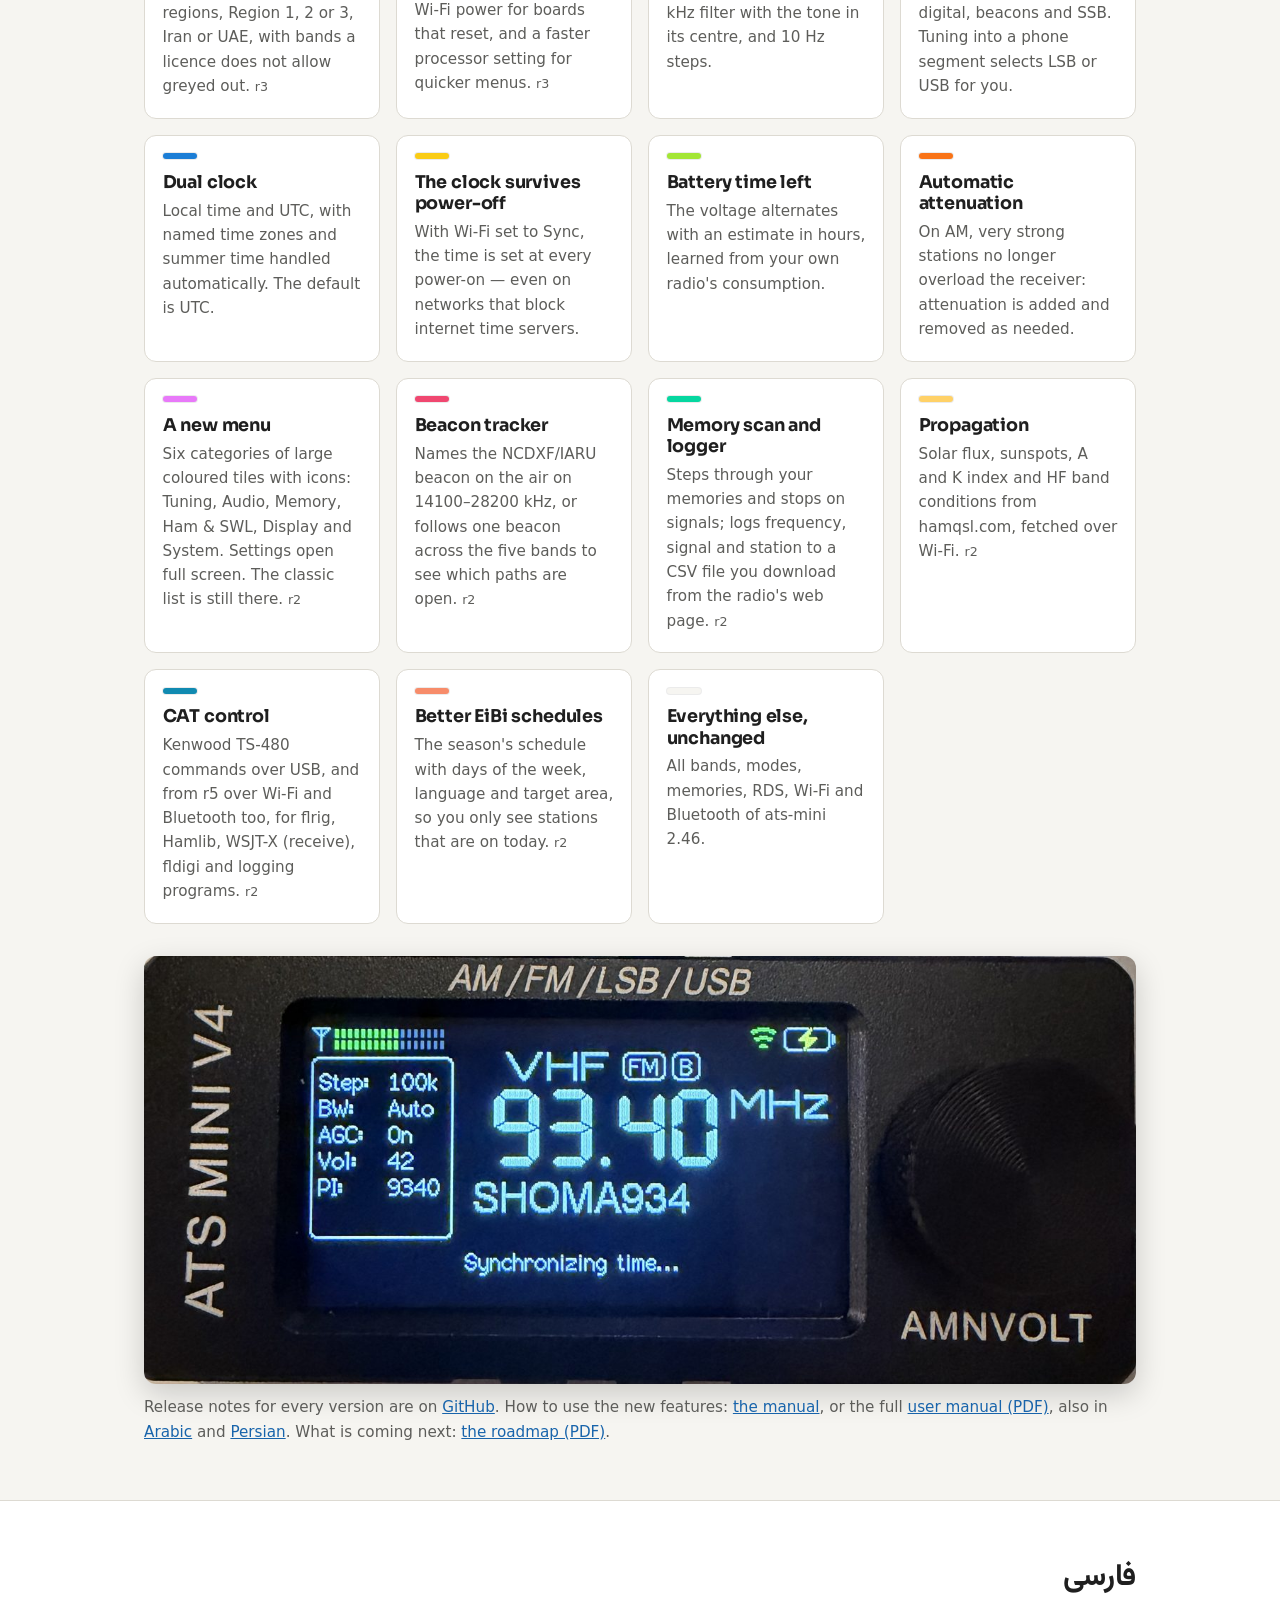
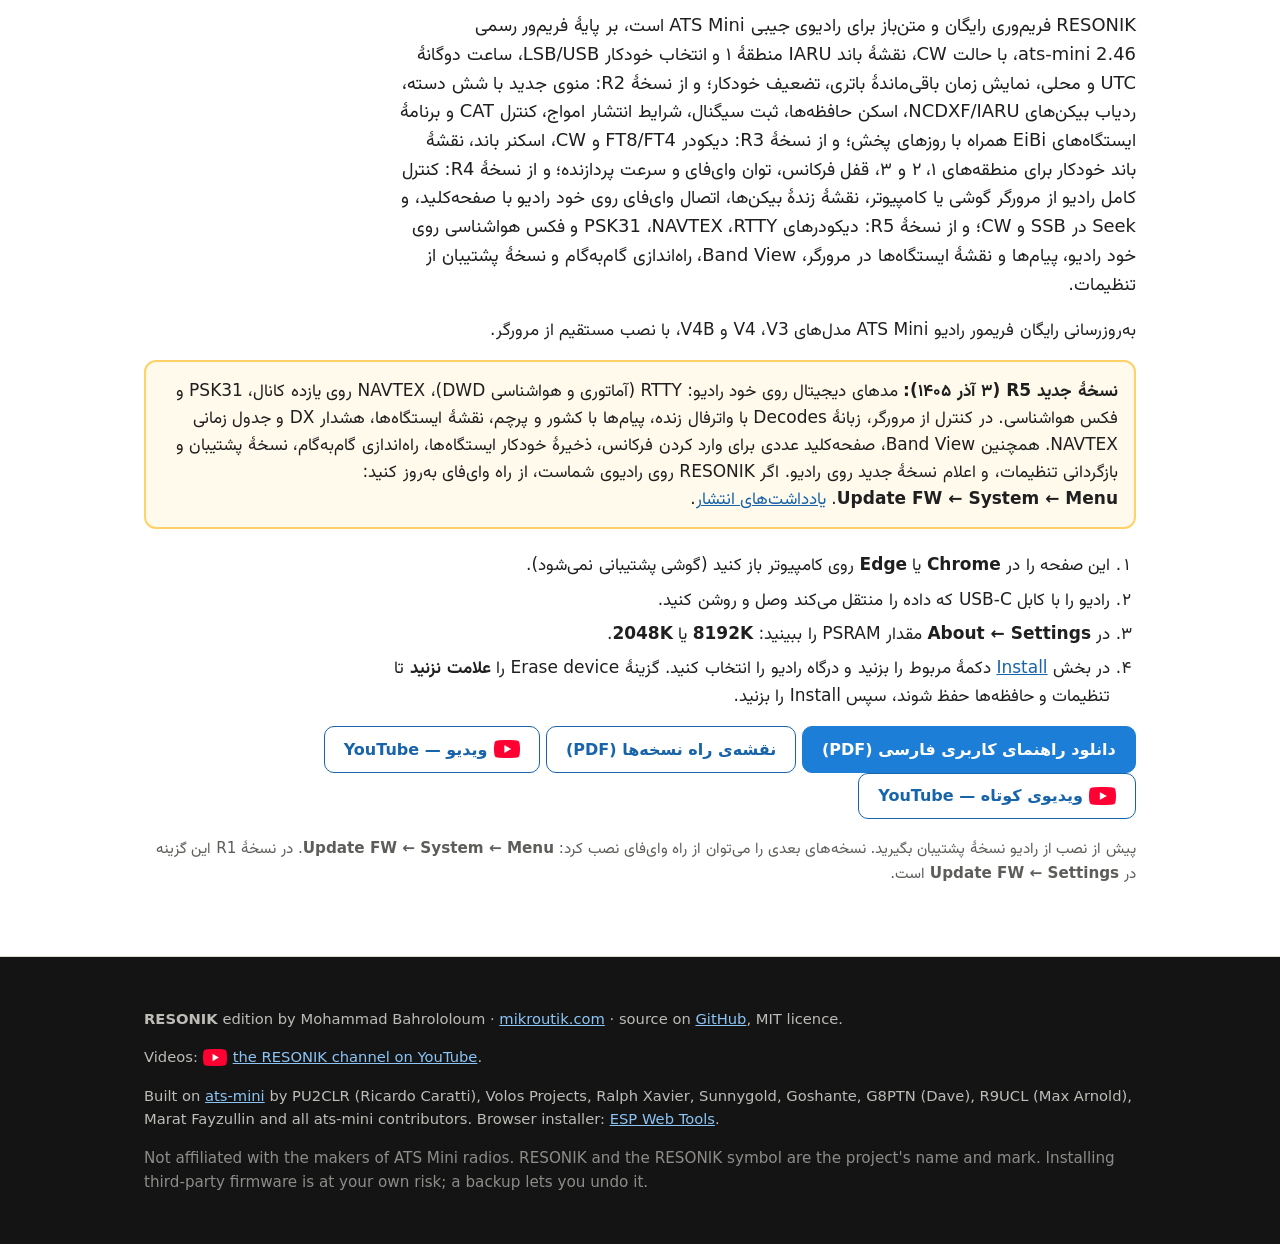
==== commit 7df1fe45: "Arabic user manual (PDF, A4), translated from the English manual: all 29 chapters and the appendix L" ====
--- a/website/index.html
+++ b/website/index.html
@@ -158,7 +158,7 @@
         </div>
         <figure class="shot wide">
           <img src="img/radio-main.jpg" srcset="img/radio-main-700.jpg 700w, img/radio-main.jpg 1400w" sizes="(max-width: 1000px) 100vw, 960px" width="1400" height="605" loading="lazy" alt="ATS Mini receiving FM at 93.40 MHz with the info box showing step, bandwidth, AGC and volume">
-          <figcaption>Release notes for every version are on <a href="https://github.com/ep3mhb/resonik-ats-mini/releases" rel="noopener">GitHub</a>. How to use the new features: <a href="manual/">the manual</a>, or the full <a href="manual/resonik-manual-en.pdf">user manual (PDF)</a>. What is coming next: <a href="resonik-roadmap.pdf">the roadmap (PDF)</a>.</figcaption>
+          <figcaption>Release notes for every version are on <a href="https://github.com/ep3mhb/resonik-ats-mini/releases" rel="noopener">GitHub</a>. How to use the new features: <a href="manual/">the manual</a>, or the full <a href="manual/resonik-manual-en.pdf">user manual (PDF)</a>, also in <a href="manual/resonik-manual-ar.pdf" hreflang="ar">Arabic</a> and <a href="manual/resonik-manual-fa.pdf" hreflang="fa">Persian</a>. What is coming next: <a href="resonik-roadmap.pdf">the roadmap (PDF)</a>.</figcaption>
         </figure>
       </div>
     </section>
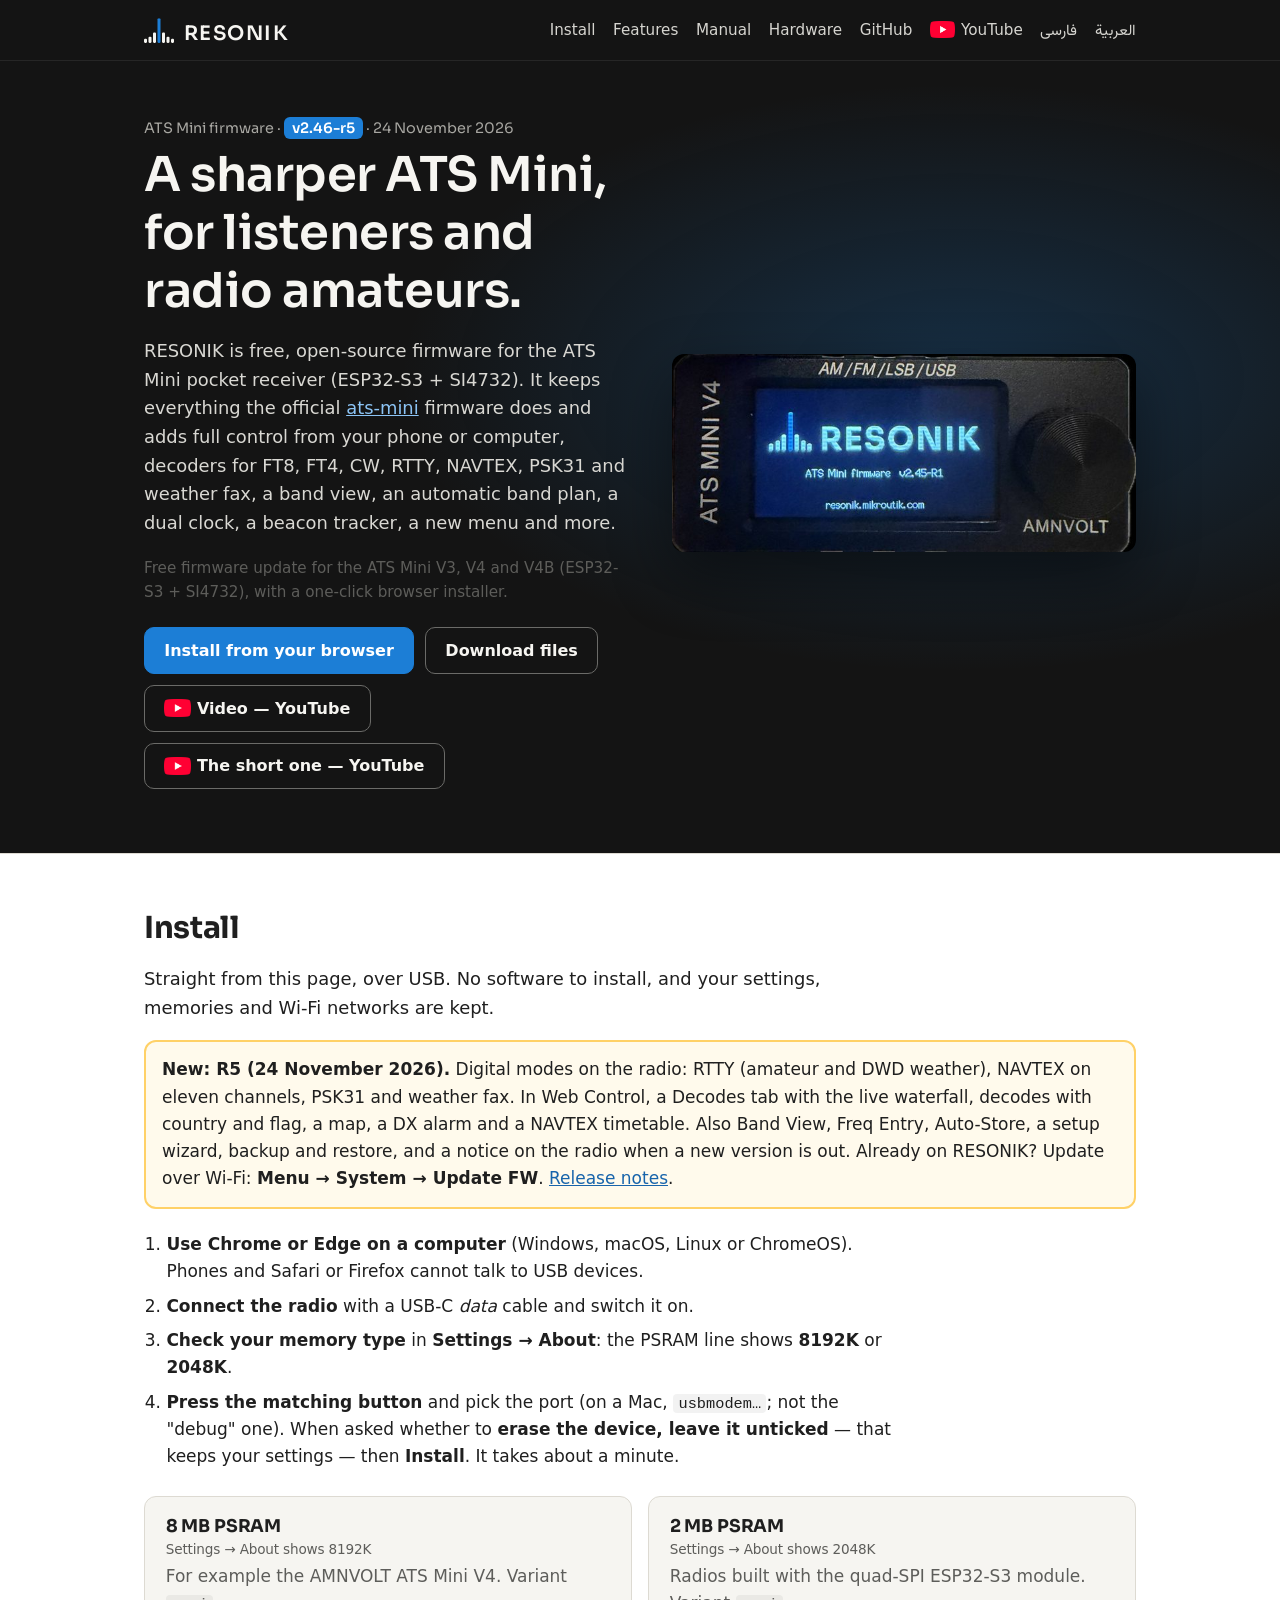
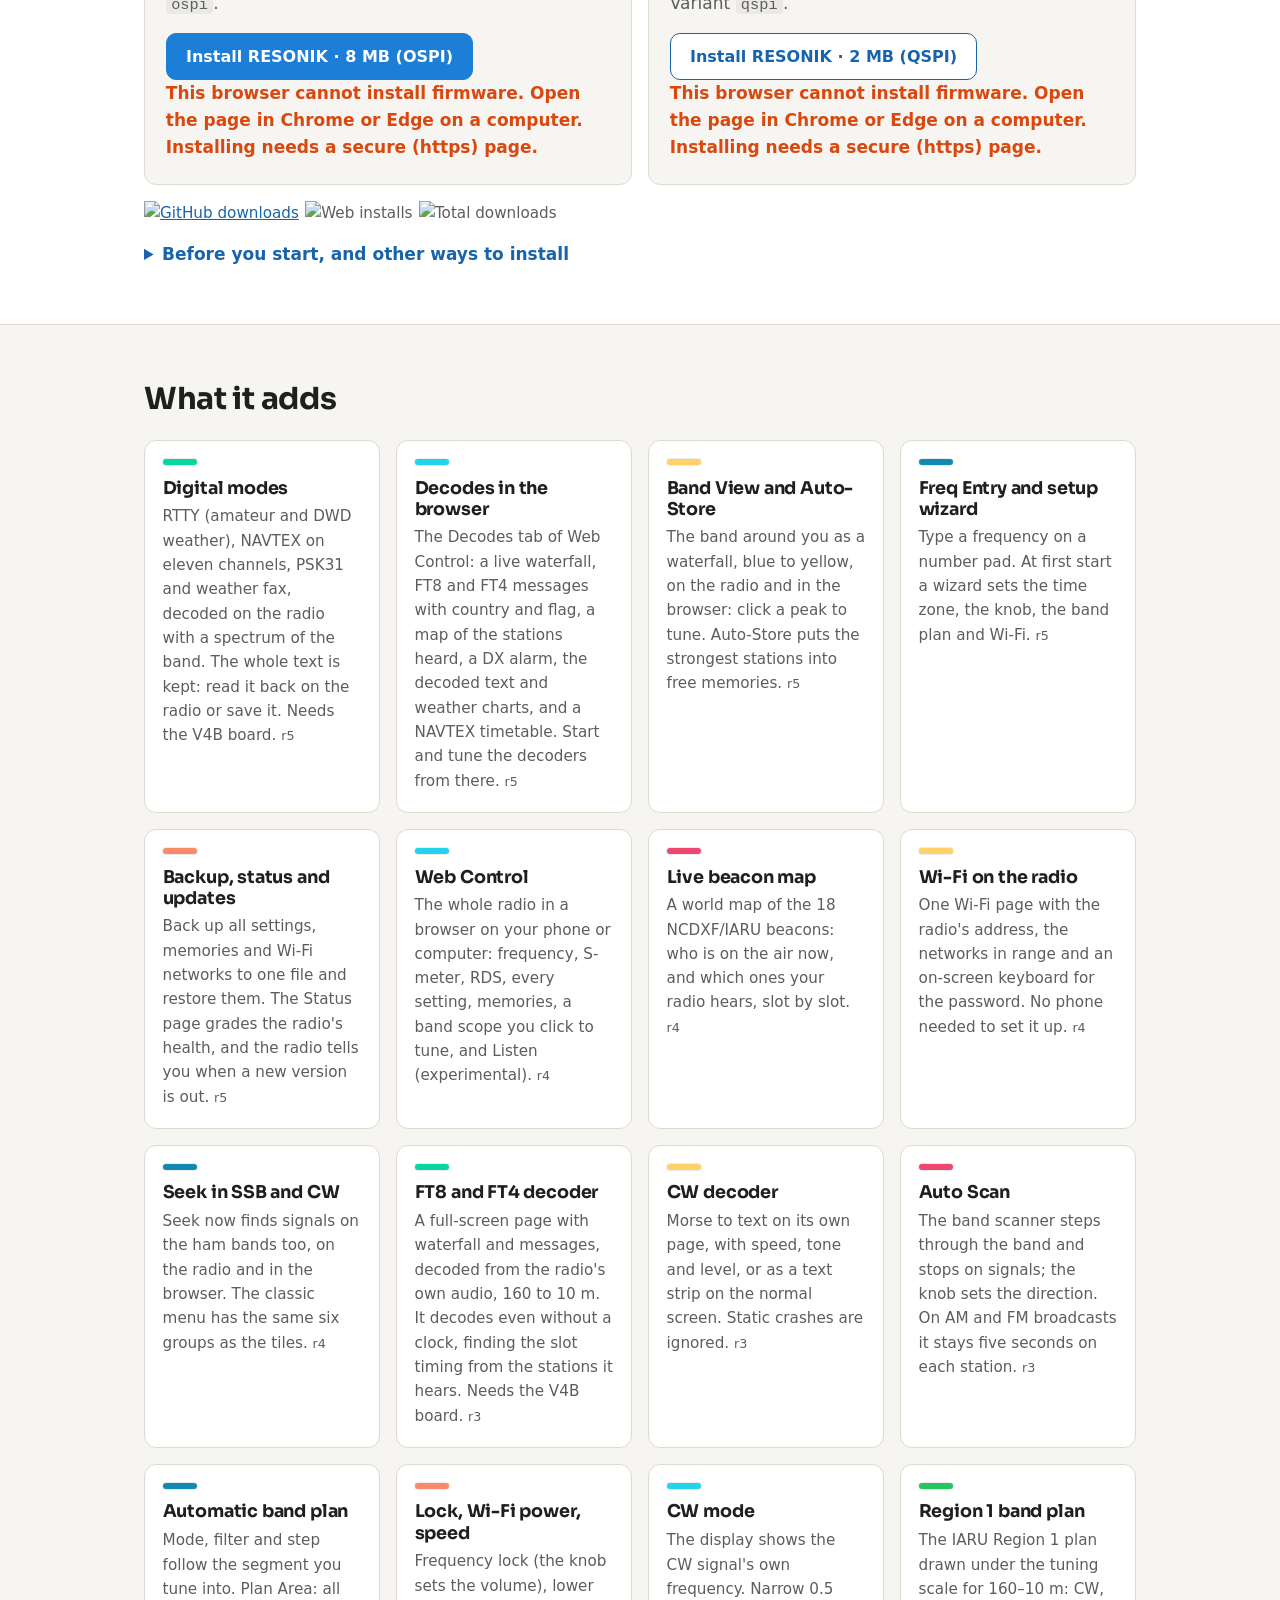
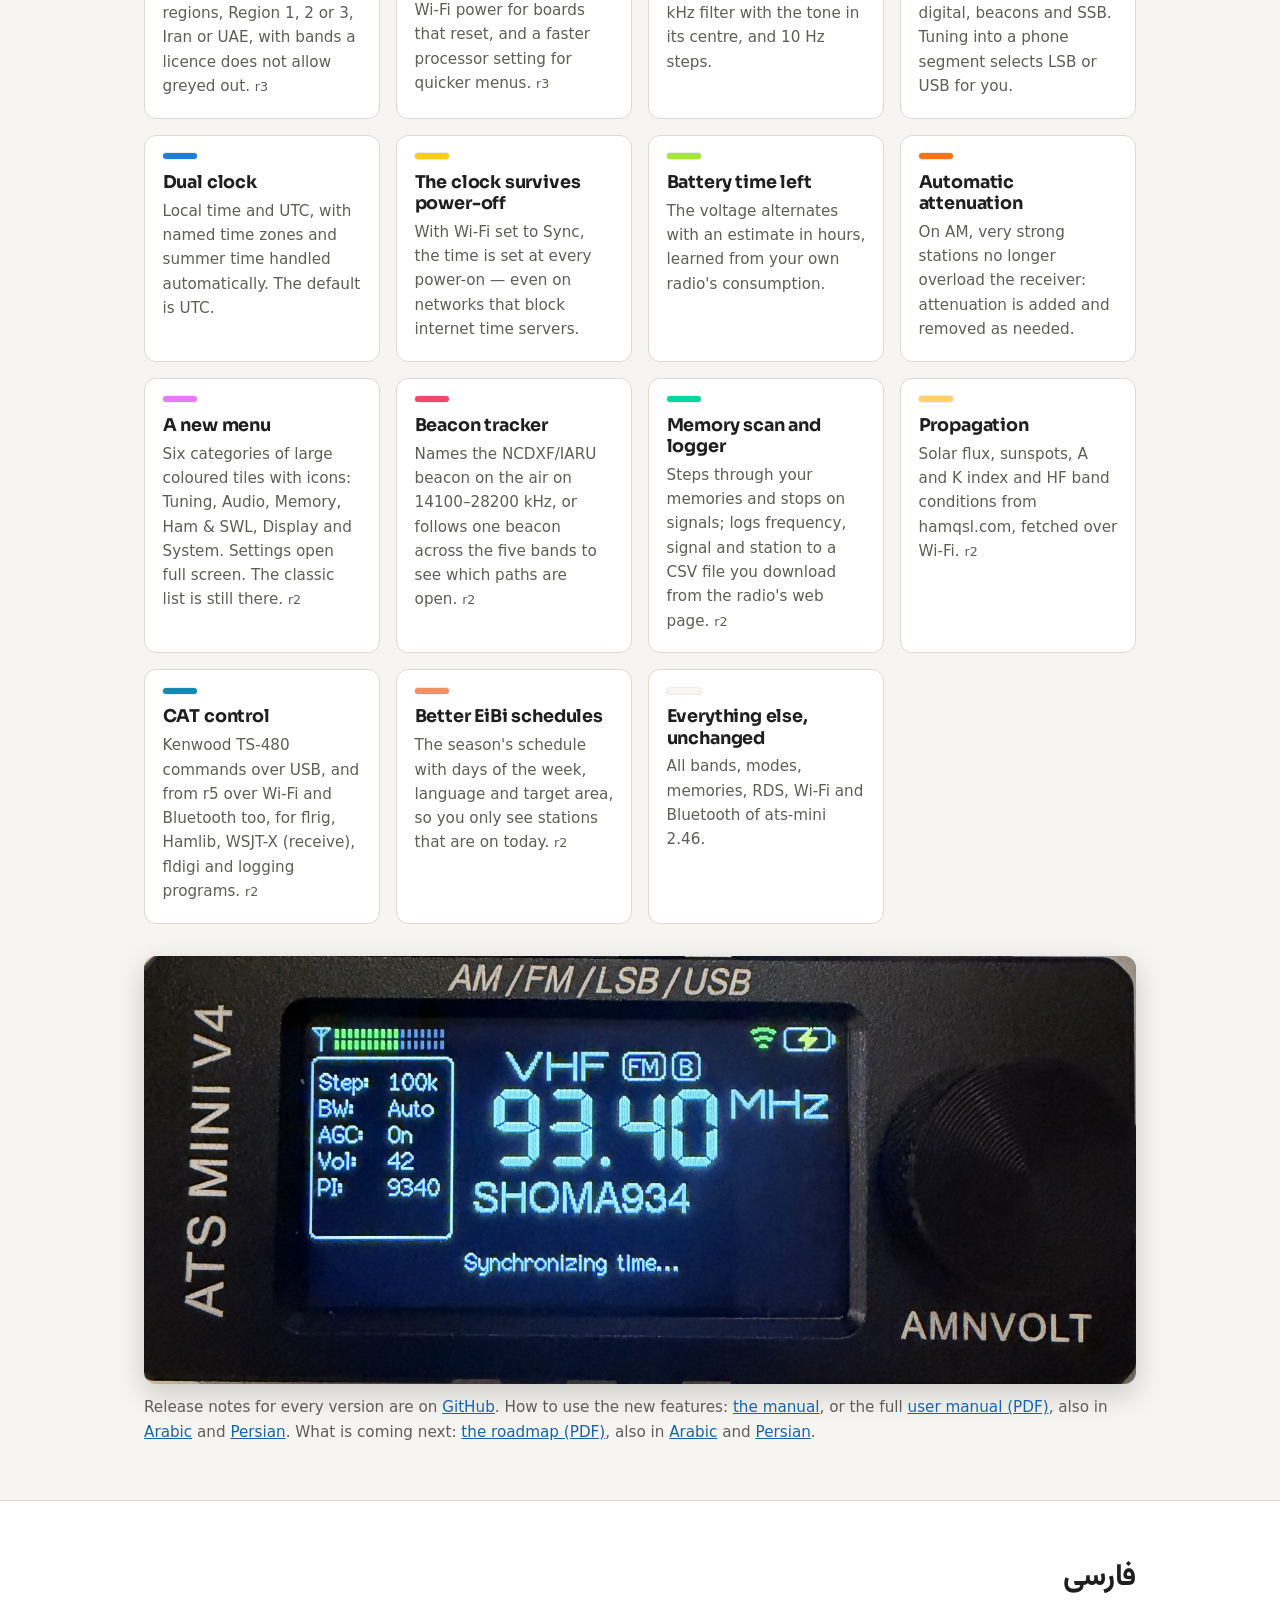
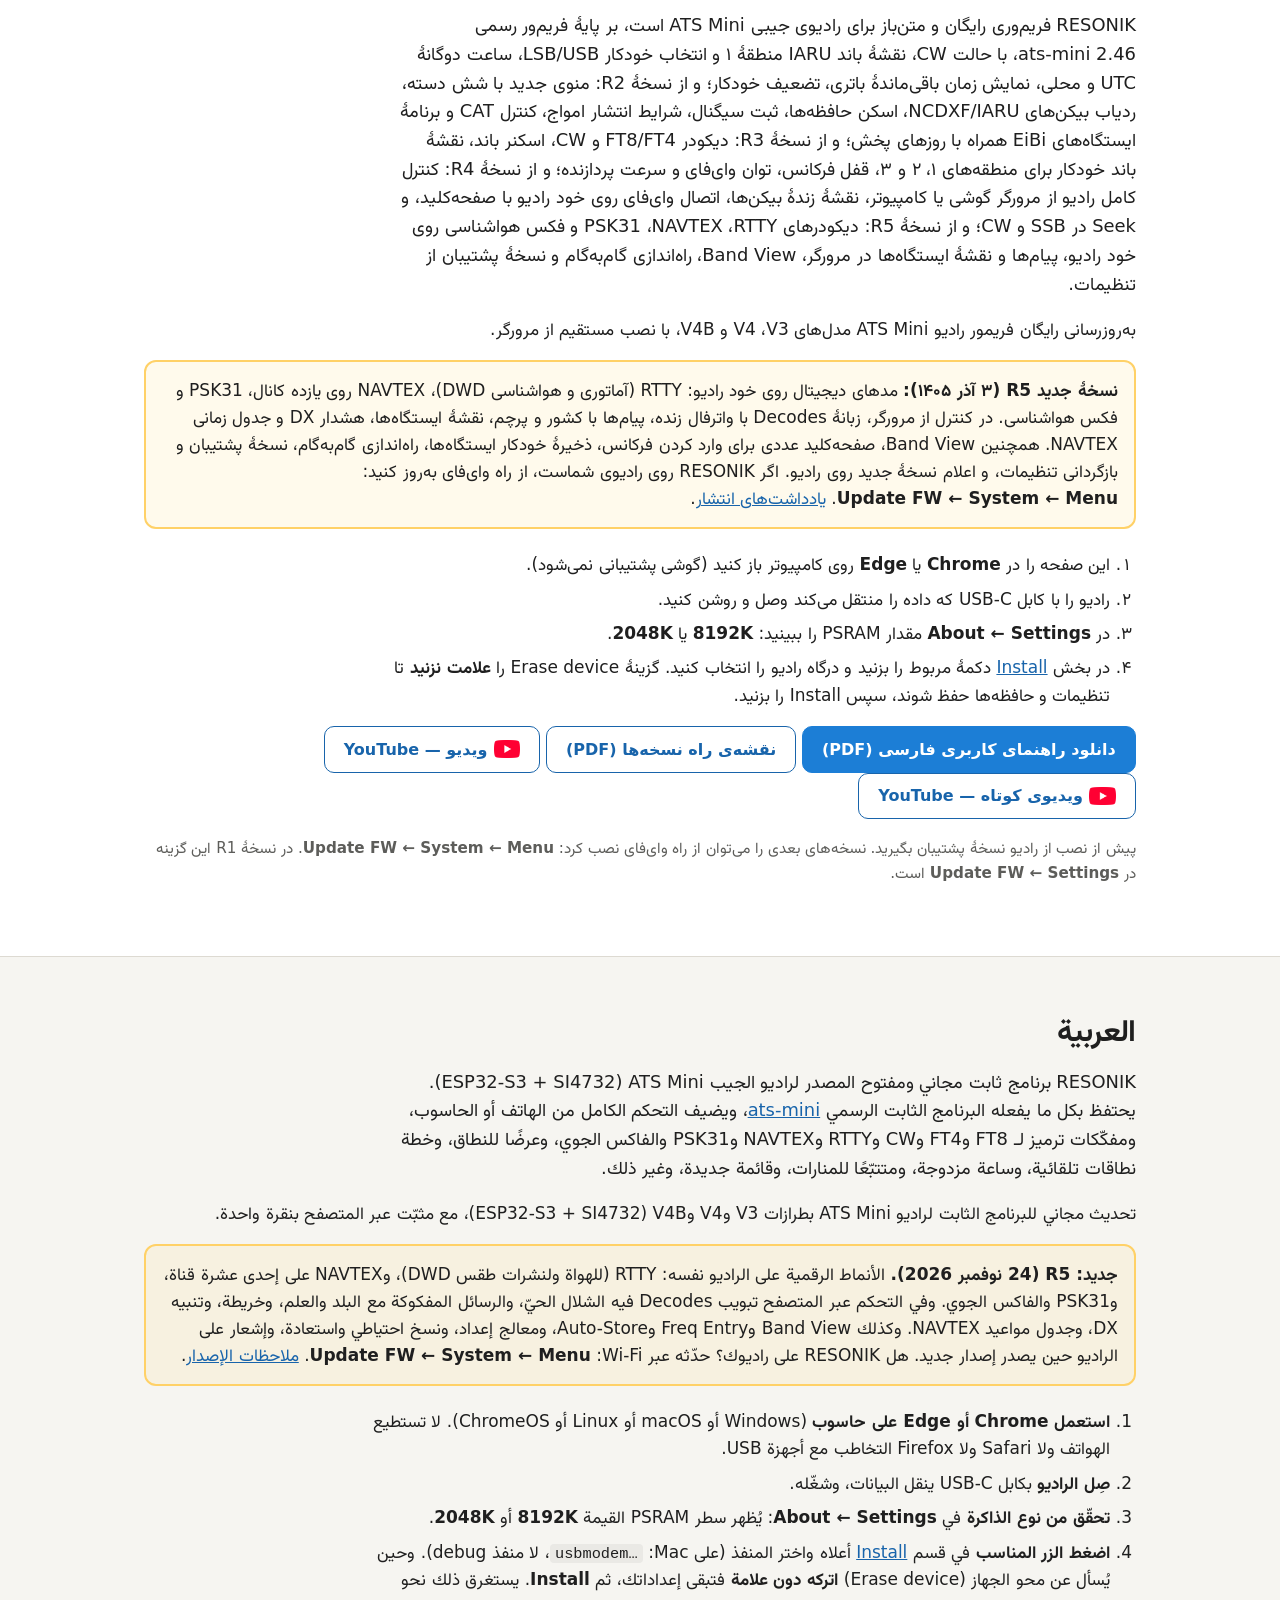
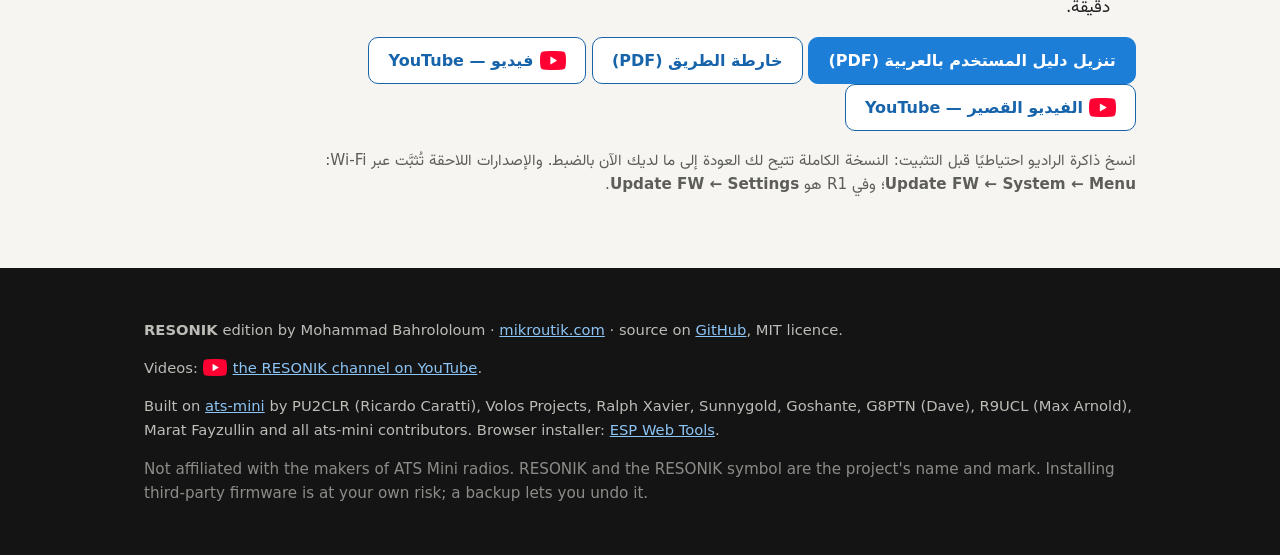
==== commit bf35ded7: "Arabic everywhere a reader looks: an Arabic roadmap (resonik-roadmap-ar.pdf, pages 5-6 of the roadma" ====
--- a/website/index.html
+++ b/website/index.html
@@ -25,7 +25,7 @@
     "offers": { "@type": "Offer", "price": "0", "priceCurrency": "USD" },
     "downloadUrl": "https://github.com/ep3mhb/resonik-ats-mini/releases/latest",
     "author": { "@type": "Person", "name": "Mohammad Bahrololoum", "url": "https://mikroutik.com/" },
-    "inLanguage": ["en", "fa"]
+    "inLanguage": ["en", "fa", "ar"]
   }
   </script>
   <meta name="theme-color" content="#141414">
@@ -49,6 +49,7 @@
         <a href="https://github.com/ep3mhb/resonik-ats-mini" rel="noopener">GitHub</a>
         <a href="https://www.youtube.com/channel/UCoN1lx99kAzv9XInFAe05xQ" target="_blank" rel="noopener"><img class="yt" src="img/yt_icon_red_digital.png" width="29" height="20" alt="" aria-hidden="true">YouTube</a>
         <a href="#fa" lang="fa">فارسی</a>
+        <a href="#ar" lang="ar">العربية</a>
       </nav>
     </div>
   </header>
@@ -158,7 +159,7 @@
         </div>
         <figure class="shot wide">
           <img src="img/radio-main.jpg" srcset="img/radio-main-700.jpg 700w, img/radio-main.jpg 1400w" sizes="(max-width: 1000px) 100vw, 960px" width="1400" height="605" loading="lazy" alt="ATS Mini receiving FM at 93.40 MHz with the info box showing step, bandwidth, AGC and volume">
-          <figcaption>Release notes for every version are on <a href="https://github.com/ep3mhb/resonik-ats-mini/releases" rel="noopener">GitHub</a>. How to use the new features: <a href="manual/">the manual</a>, or the full <a href="manual/resonik-manual-en.pdf">user manual (PDF)</a>, also in <a href="manual/resonik-manual-ar.pdf" hreflang="ar">Arabic</a> and <a href="manual/resonik-manual-fa.pdf" hreflang="fa">Persian</a>. What is coming next: <a href="resonik-roadmap.pdf">the roadmap (PDF)</a>.</figcaption>
+          <figcaption>Release notes for every version are on <a href="https://github.com/ep3mhb/resonik-ats-mini/releases" rel="noopener">GitHub</a>. How to use the new features: <a href="manual/">the manual</a>, or the full <a href="manual/resonik-manual-en.pdf">user manual (PDF)</a>, also in <a href="manual/resonik-manual-ar.pdf" hreflang="ar">Arabic</a> and <a href="manual/resonik-manual-fa.pdf" hreflang="fa">Persian</a>. What is coming next: <a href="resonik-roadmap.pdf">the roadmap (PDF)</a>, also in <a href="resonik-roadmap-ar.pdf" hreflang="ar">Arabic</a> and <a href="resonik-roadmap-fa.pdf" hreflang="fa">Persian</a>.</figcaption>
         </figure>
       </div>
     </section>
@@ -177,6 +178,23 @@
         </ol>
         <p><a class="btn primary" href="manual/resonik-manual-fa.pdf">دانلود راهنمای کاربری فارسی <bdi>(PDF)</bdi></a> <a class="btn" href="resonik-roadmap-fa.pdf">نقشه‌ی راه نسخه‌ها <bdi>(PDF)</bdi></a> <a class="btn" href="https://youtu.be/7ISozH1jNms" target="_blank" rel="noopener"><img class="yt" src="img/yt_icon_red_digital.png" width="29" height="20" alt="" aria-hidden="true">ویدیو — <bdi>YouTube</bdi></a> <a class="btn" href="https://youtube.com/shorts/RJ3ycsdjRcE" target="_blank" rel="noopener"><img class="yt" src="img/yt_icon_red_digital.png" width="29" height="20" alt="" aria-hidden="true">ویدیوی کوتاه — <bdi>YouTube</bdi></a></p>
         <p class="hint">پیش از نصب از رادیو نسخهٔ پشتیبان بگیرید. نسخه‌های بعدی را می‌توان از راه وای‌فای نصب کرد: <span class="ui"><bdi>Menu</bdi> ← <bdi>System</bdi> ← <bdi>Update FW</bdi></span>. در نسخهٔ <bdi>R1</bdi> این گزینه در <span class="ui"><bdi>Settings</bdi> ← <bdi>Update FW</bdi></span> است.</p>
+      </div>
+    </section>
+
+    <section id="ar" class="ar" lang="ar" dir="rtl">
+      <div class="wrap">
+        <h2>العربية</h2>
+        <p class="lead"><bdi>RESONIK</bdi> برنامج ثابت مجاني ومفتوح المصدر لراديو الجيب <bdi>ATS Mini</bdi> (<bdi>ESP32-S3 + SI4732</bdi>). يحتفظ بكل ما يفعله البرنامج الثابت الرسمي <a href="https://github.com/esp32-si4732/ats-mini" rel="noopener"><bdi>ats-mini</bdi></a>، ويضيف التحكم الكامل من الهاتف أو الحاسوب، ومفكّكات ترميز لـ <bdi>FT8</bdi> و<bdi>FT4</bdi> و<bdi>CW</bdi> و<bdi>RTTY</bdi> و<bdi>NAVTEX</bdi> و<bdi>PSK31</bdi> والفاكس الجوي، وعرضًا للنطاق، وخطة نطاقات تلقائية، وساعة مزدوجة، ومتتبّعًا للمنارات، وقائمة جديدة، وغير ذلك.</p>
+        <p>تحديث مجاني للبرنامج الثابت لراديو <bdi>ATS Mini</bdi> بطرازات <bdi>V3</bdi> و<bdi>V4</bdi> و<bdi>V4B</bdi> (<bdi>ESP32-S3 + SI4732</bdi>)، مع مثبّت عبر المتصفح بنقرة واحدة.</p>
+        <div class="beta"><p><b>جديد: <bdi>R5</bdi> (24 نوفمبر 2026).</b> الأنماط الرقمية على الراديو نفسه: <bdi>RTTY</bdi> (للهواة ولنشرات طقس <bdi>DWD</bdi>)، و<bdi>NAVTEX</bdi> على إحدى عشرة قناة، و<bdi>PSK31</bdi> والفاكس الجوي. وفي التحكم عبر المتصفح تبويب <bdi>Decodes</bdi> فيه الشلال الحيّ، والرسائل المفكوكة مع البلد والعلم، وخريطة، وتنبيه <bdi>DX</bdi>، وجدول مواعيد <bdi>NAVTEX</bdi>. وكذلك <bdi>Band View</bdi> و<bdi>Freq Entry</bdi> و<bdi>Auto-Store</bdi>، ومعالج إعداد، ونسخ احتياطي واستعادة، وإشعار على الراديو حين يصدر إصدار جديد. هل <bdi>RESONIK</bdi> على راديوك؟ حدّثه عبر <bdi>Wi-Fi</bdi>: <span class="ui"><bdi>Menu</bdi> ← <bdi>System</bdi> ← <bdi>Update FW</bdi></span>. <a href="https://github.com/ep3mhb/resonik-ats-mini/releases/tag/v2.46-r5" rel="noopener">ملاحظات الإصدار</a>.</p></div>
+        <ol class="steps">
+          <li><b>استعمل <bdi>Chrome</bdi> أو <bdi>Edge</bdi> على حاسوب</b> (<bdi>Windows</bdi> أو <bdi>macOS</bdi> أو <bdi>Linux</bdi> أو <bdi>ChromeOS</bdi>). لا تستطيع الهواتف ولا <bdi>Safari</bdi> ولا <bdi>Firefox</bdi> التخاطب مع أجهزة <bdi>USB</bdi>.</li>
+          <li><b>صِل الراديو</b> بكابل <bdi>USB-C</bdi> ينقل البيانات، وشغّله.</li>
+          <li><b>تحقّق من نوع الذاكرة</b> في <span class="ui"><bdi>Settings</bdi> ← <bdi>About</bdi></span>: يُظهر سطر <bdi>PSRAM</bdi> القيمة <b><bdi>8192K</bdi></b> أو <b><bdi>2048K</bdi></b>.</li>
+          <li><b>اضغط الزر المناسب</b> في قسم <a href="#install">Install</a> أعلاه واختر المنفذ (على <bdi>Mac</bdi>: <bdi><code>usbmodem…</code></bdi>، لا منفذ <bdi>debug</bdi>). وحين يُسأل عن محو الجهاز (<bdi>Erase device</bdi>) <b>اتركه دون علامة</b> فتبقى إعداداتك، ثم <span class="ui"><bdi>Install</bdi></span>. يستغرق ذلك نحو دقيقة.</li>
+        </ol>
+        <p><a class="btn primary" href="manual/resonik-manual-ar.pdf">تنزيل دليل المستخدم بالعربية <bdi>(PDF)</bdi></a> <a class="btn" href="resonik-roadmap-ar.pdf">خارطة الطريق <bdi>(PDF)</bdi></a> <a class="btn" href="https://youtu.be/7ISozH1jNms" target="_blank" rel="noopener"><img class="yt" src="img/yt_icon_red_digital.png" width="29" height="20" alt="" aria-hidden="true">فيديو — <bdi>YouTube</bdi></a> <a class="btn" href="https://youtube.com/shorts/RJ3ycsdjRcE" target="_blank" rel="noopener"><img class="yt" src="img/yt_icon_red_digital.png" width="29" height="20" alt="" aria-hidden="true">الفيديو القصير — <bdi>YouTube</bdi></a></p>
+        <p class="hint">انسخ ذاكرة الراديو احتياطيًا قبل التثبيت: النسخة الكاملة تتيح لك العودة إلى ما لديك الآن بالضبط. والإصدارات اللاحقة تُثبَّت عبر <bdi>Wi-Fi</bdi>: <span class="ui"><bdi>Menu</bdi> ← <bdi>System</bdi> ← <bdi>Update FW</bdi></span>؛ وفي <bdi>R1</bdi> هو <span class="ui"><bdi>Settings</bdi> ← <bdi>Update FW</bdi></span>.</p>
       </div>
     </section>
   </main>
--- a/website/site.css
+++ b/website/site.css
@@ -84,6 +84,13 @@
 .fa .steps { padding-left: 0; padding-right: 1.6rem; list-style: persian; }
 .fa bdi { font-family: var(--sans); }
 
+/* Arabic */
+nav a[lang="ar"] { font-family: "Vazirmatn", var(--sans); }
+.ar { font-family: "Vazirmatn", var(--sans); }
+.ar h2 { font-family: "Vazirmatn", var(--sans); }
+.ar .steps { padding-left: 0; padding-right: 1.6rem; }
+.ar bdi { font-family: var(--sans); white-space: nowrap; }
+
 footer { background: var(--black); color: #bdbcb7; padding: 2.2rem 0; font-size: .92rem; }
 footer a { color: #8cc4f5; }
 footer .hint { color: #8d8c88; }
